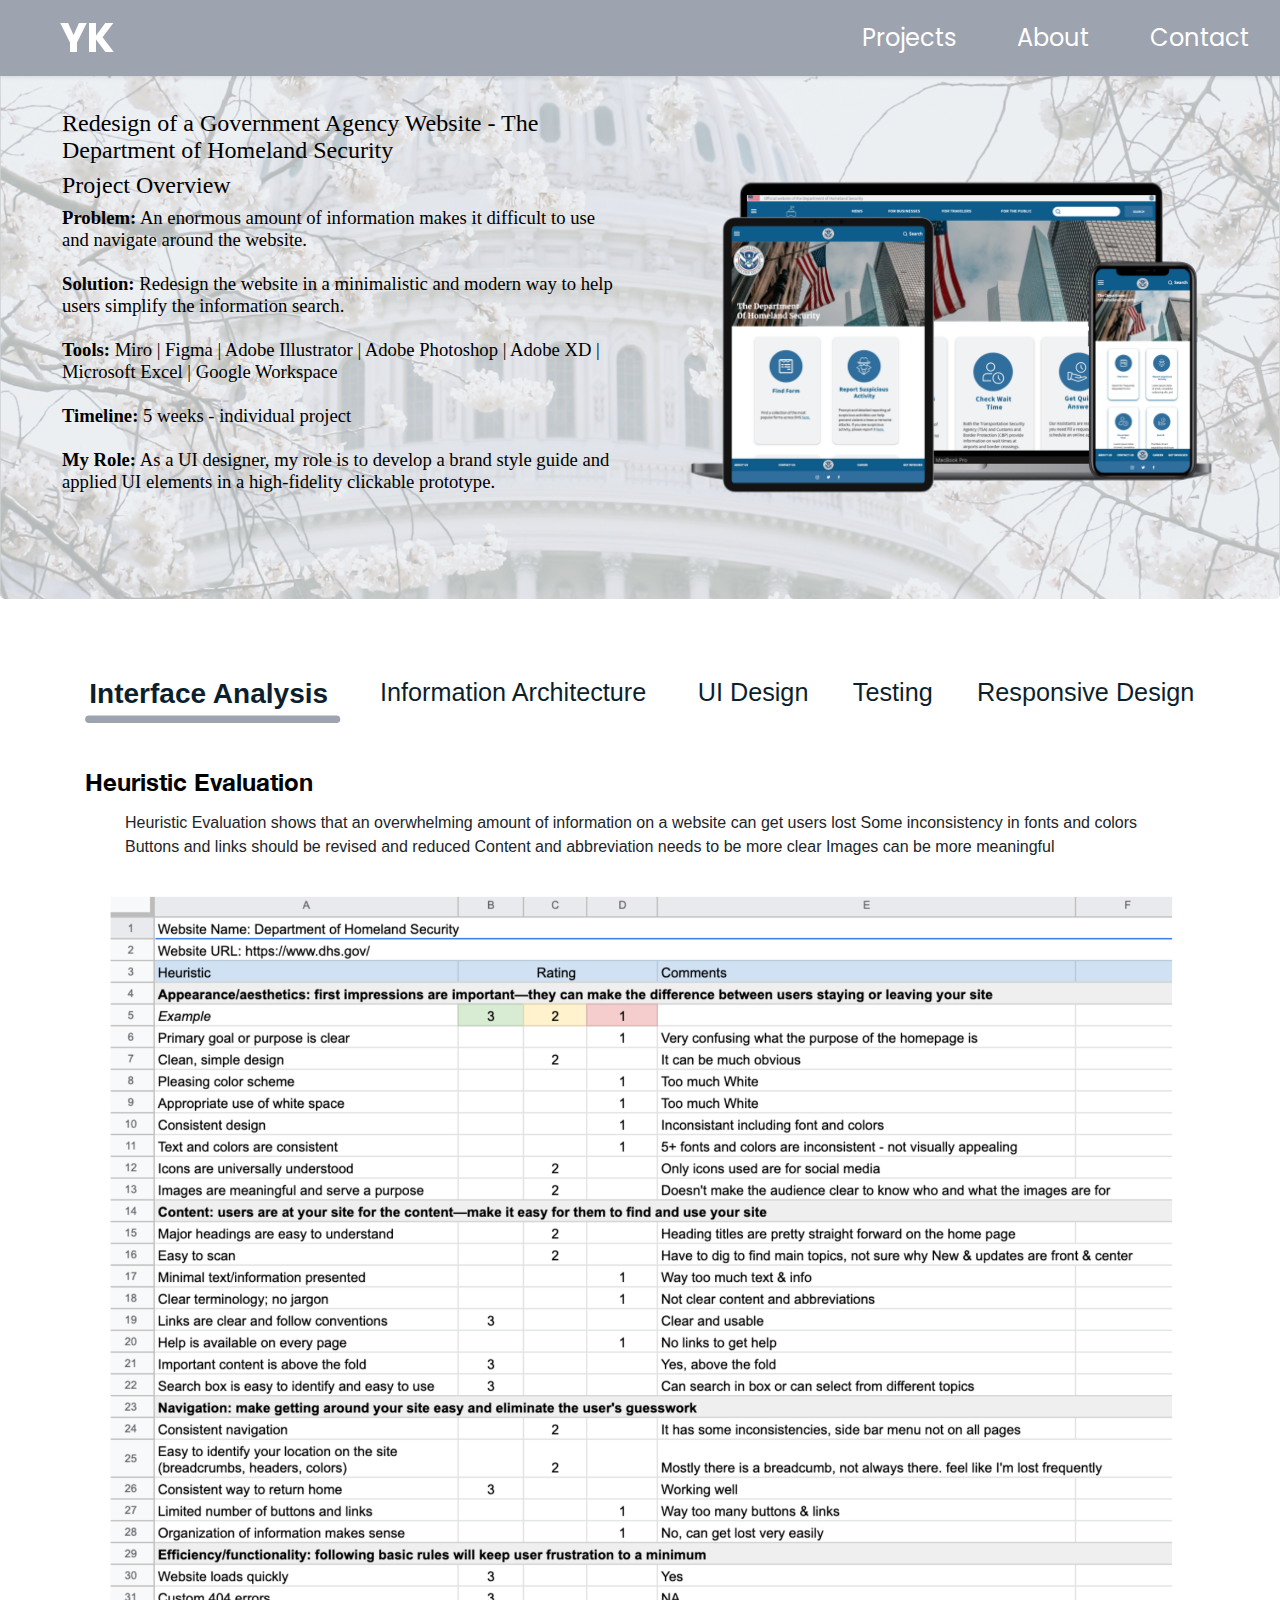
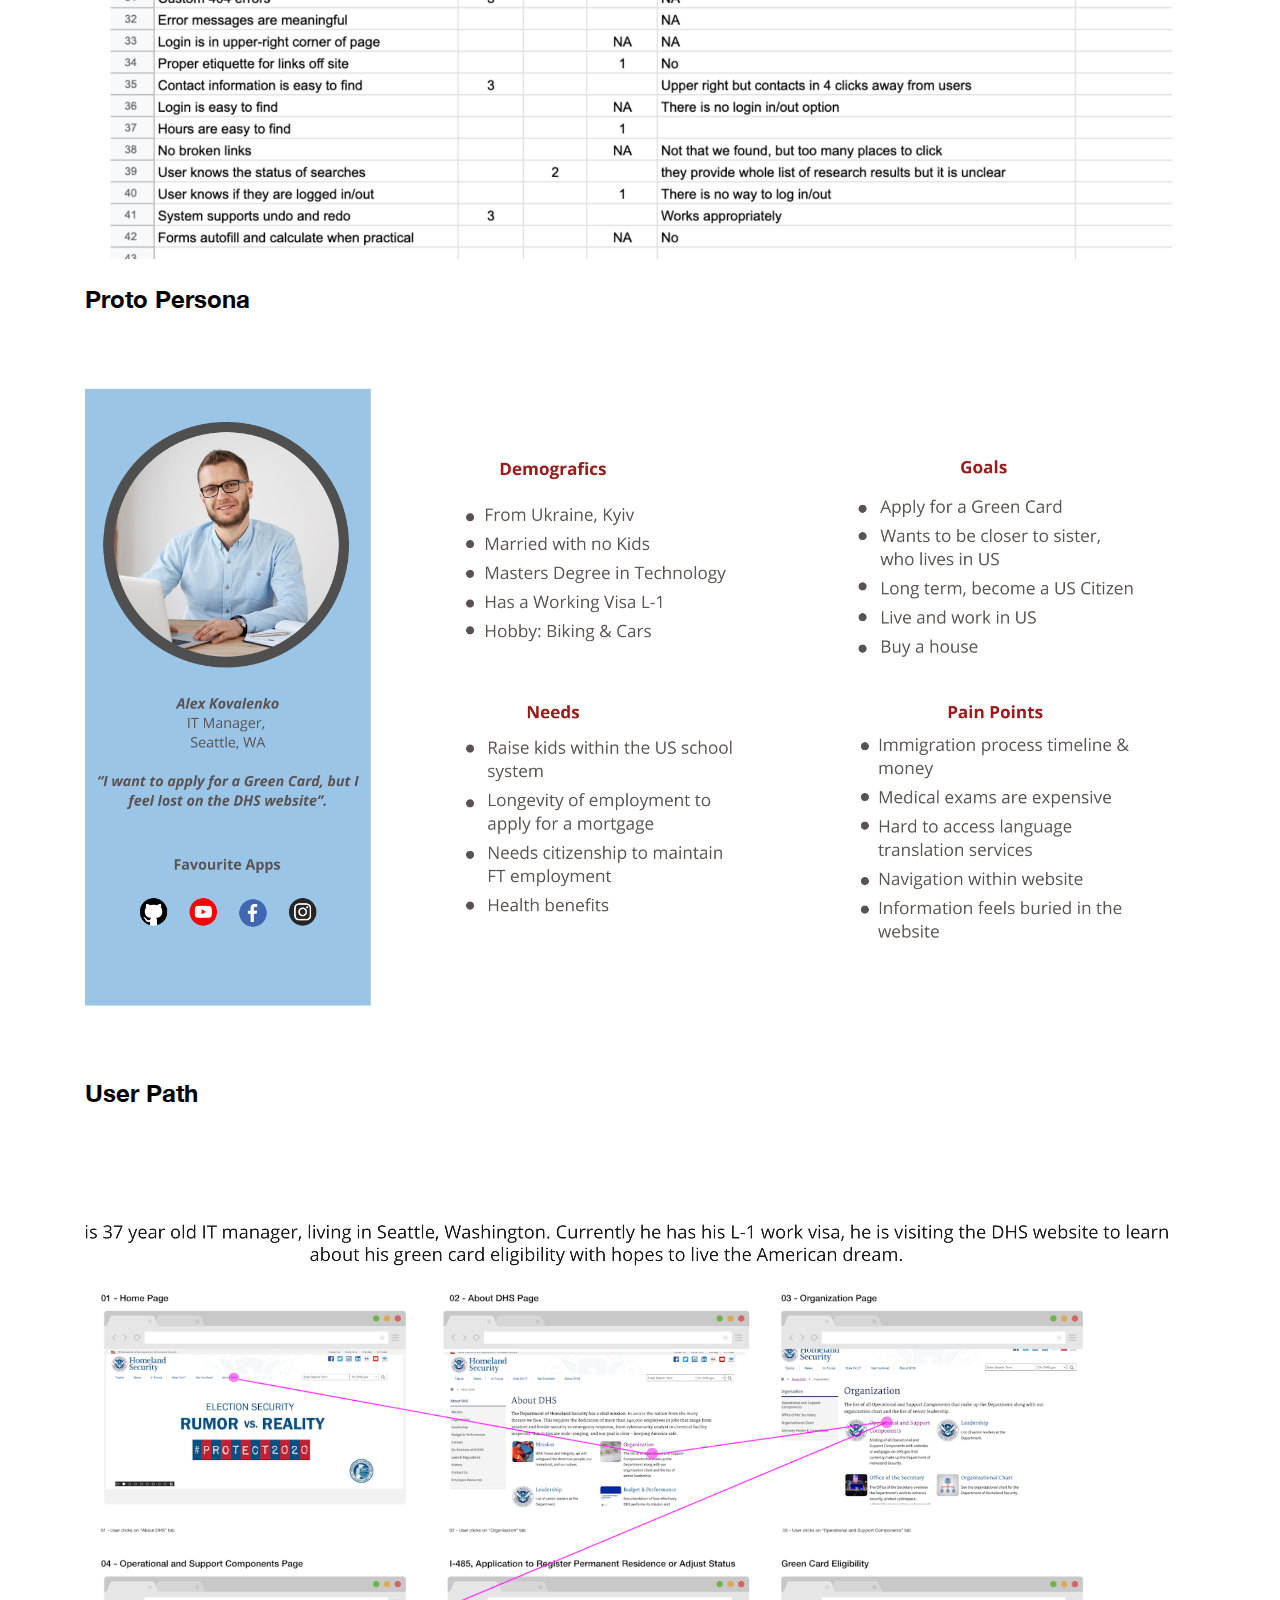
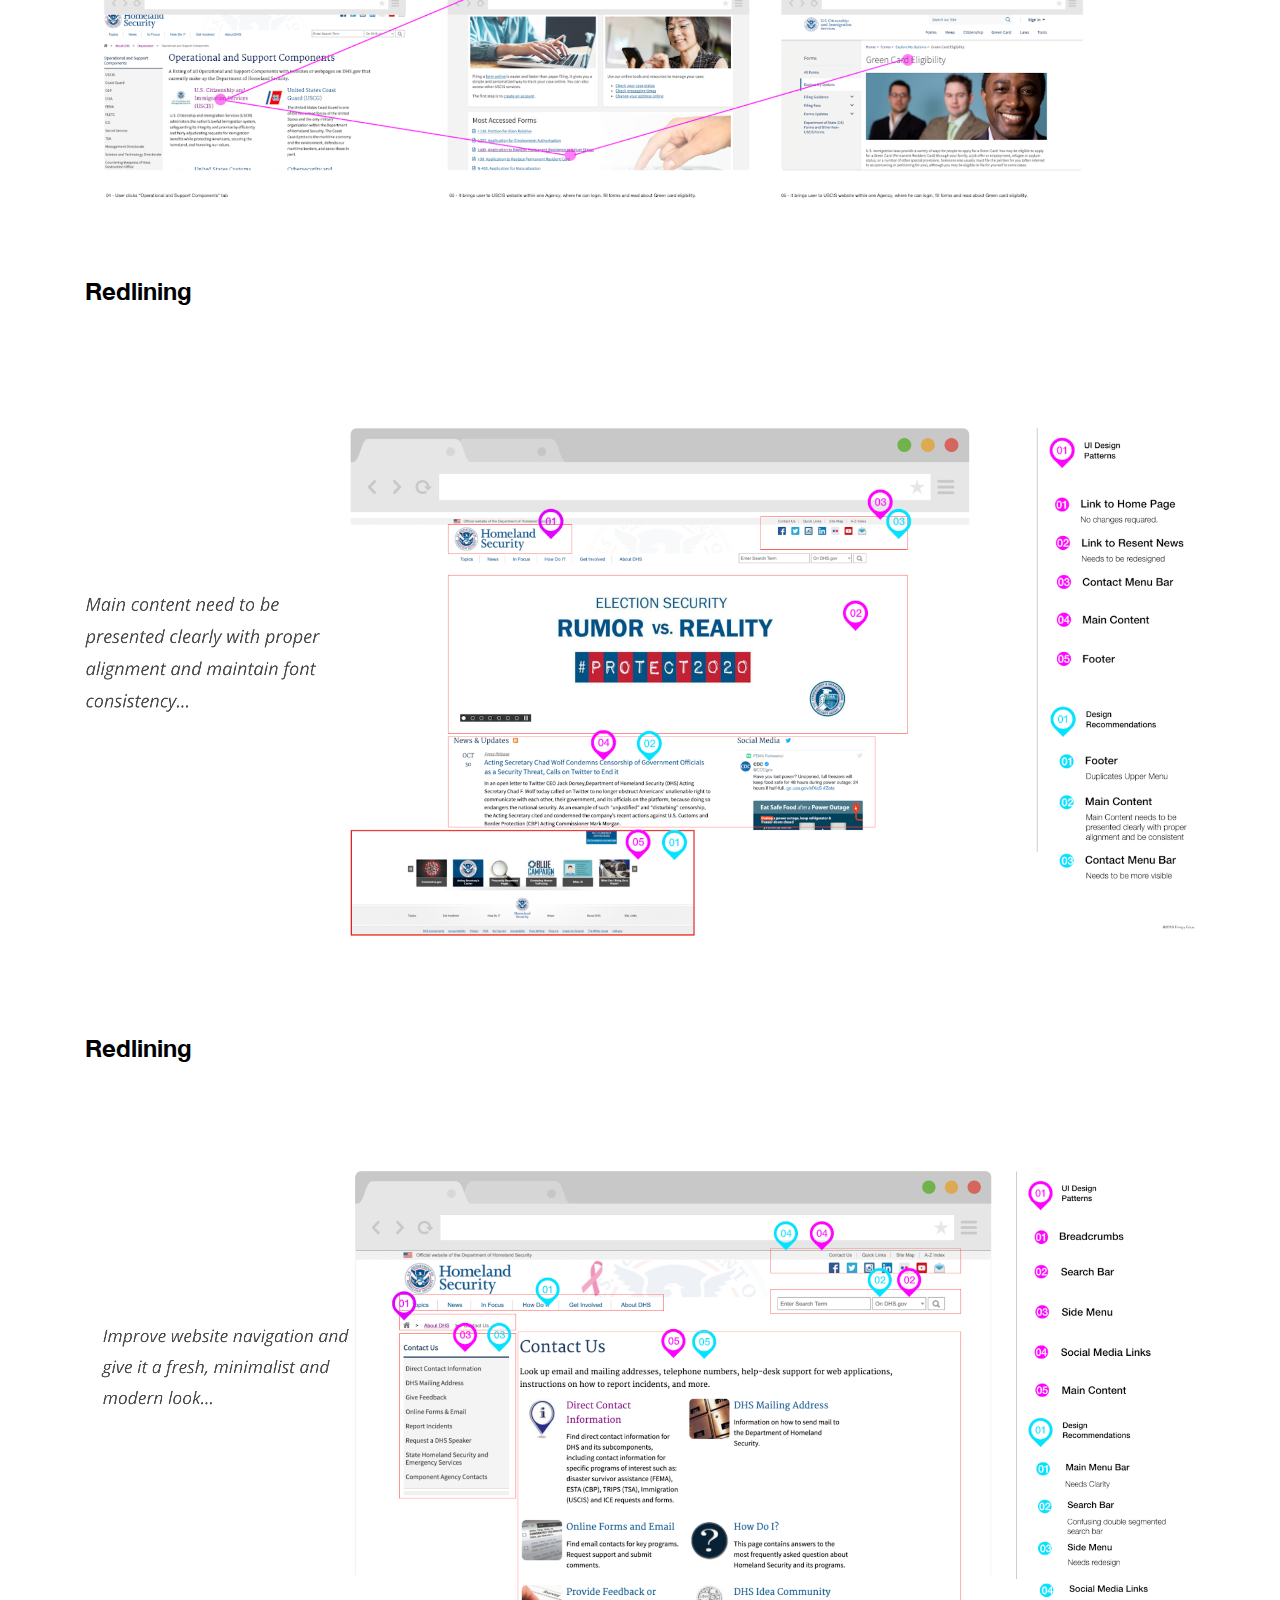
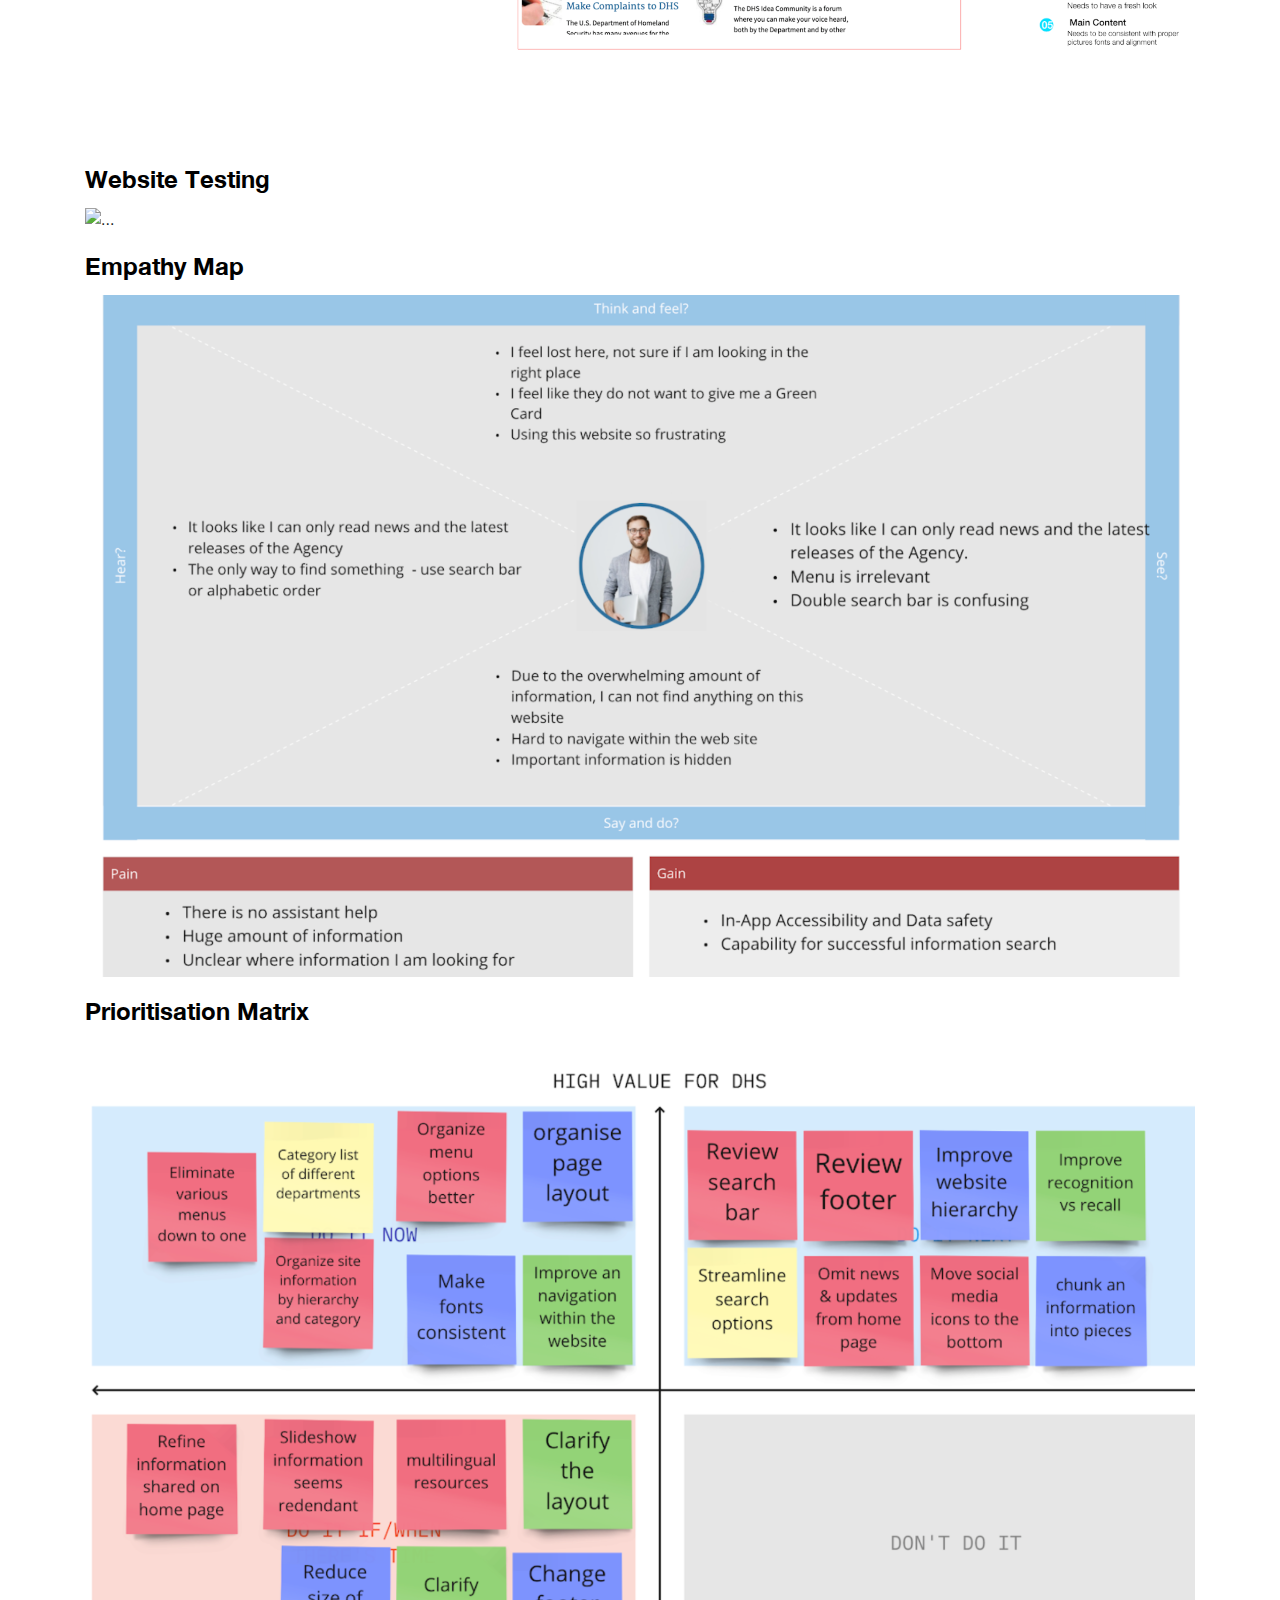
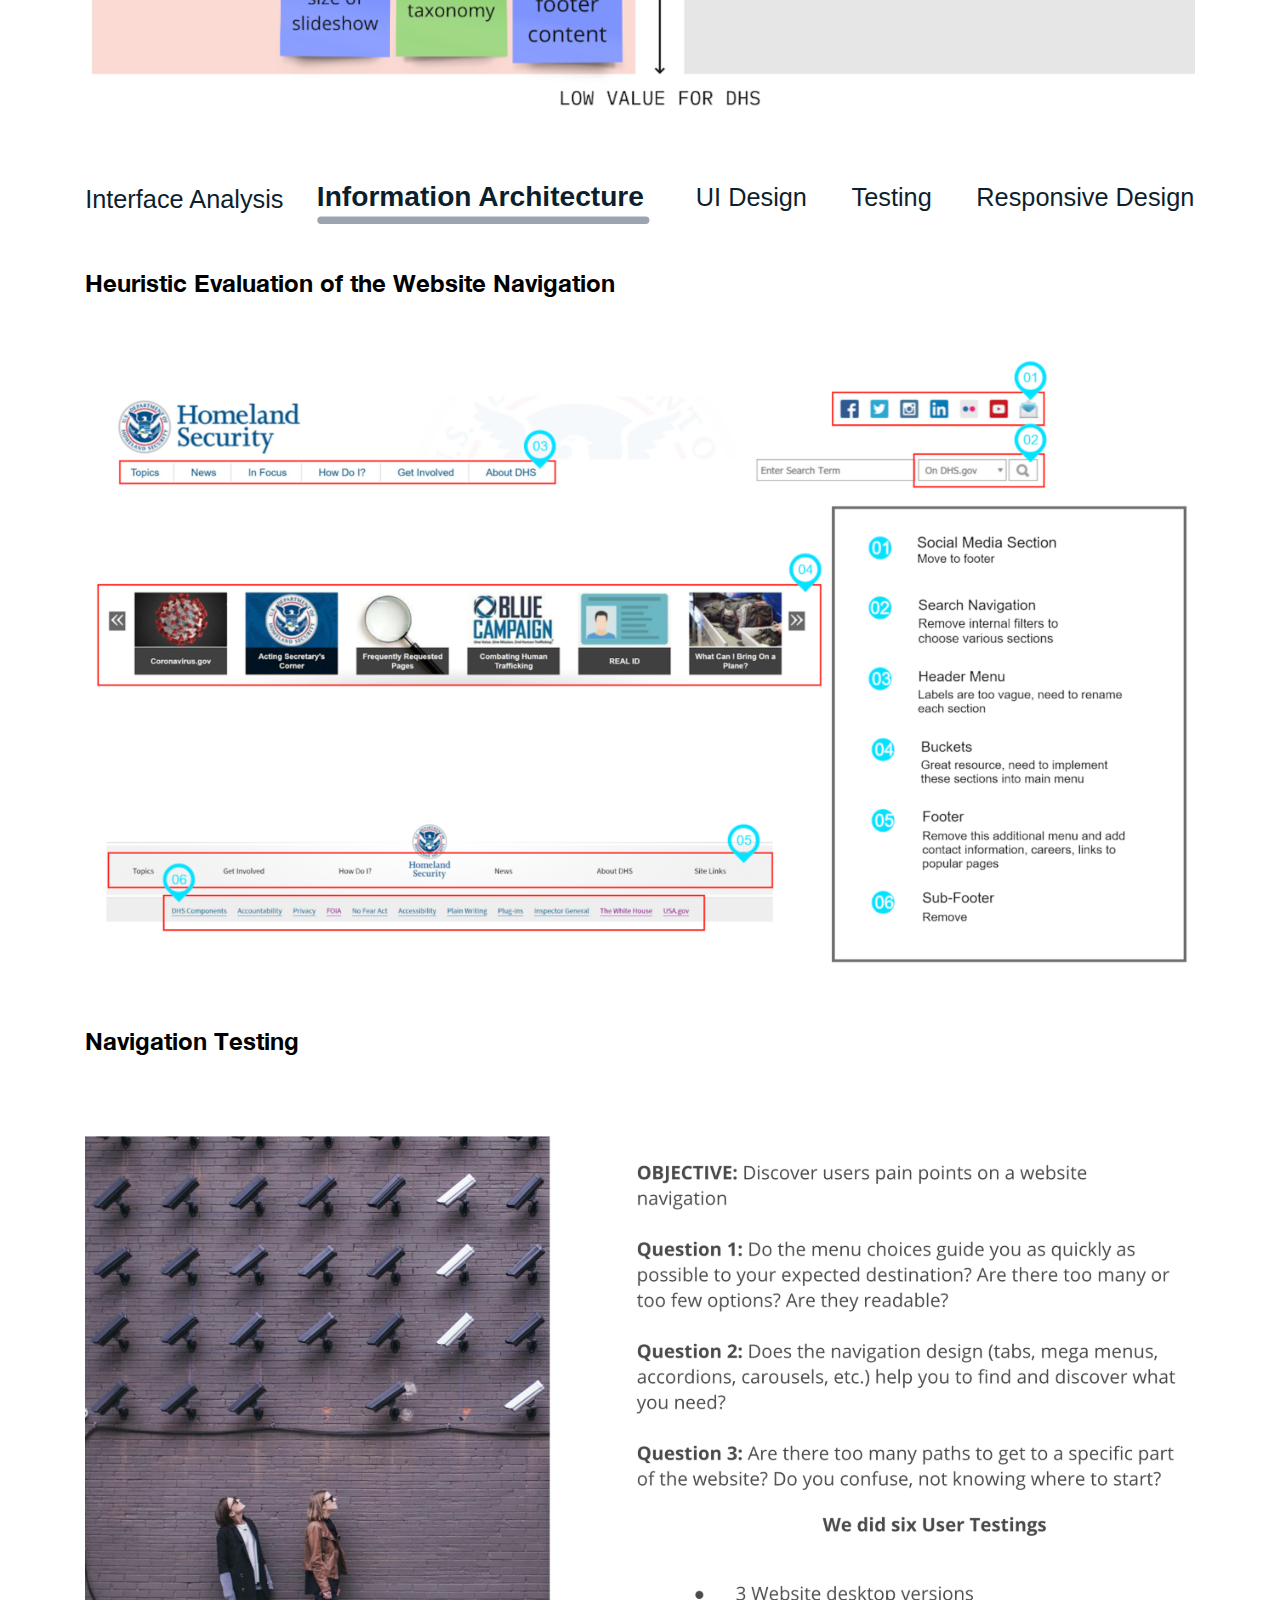
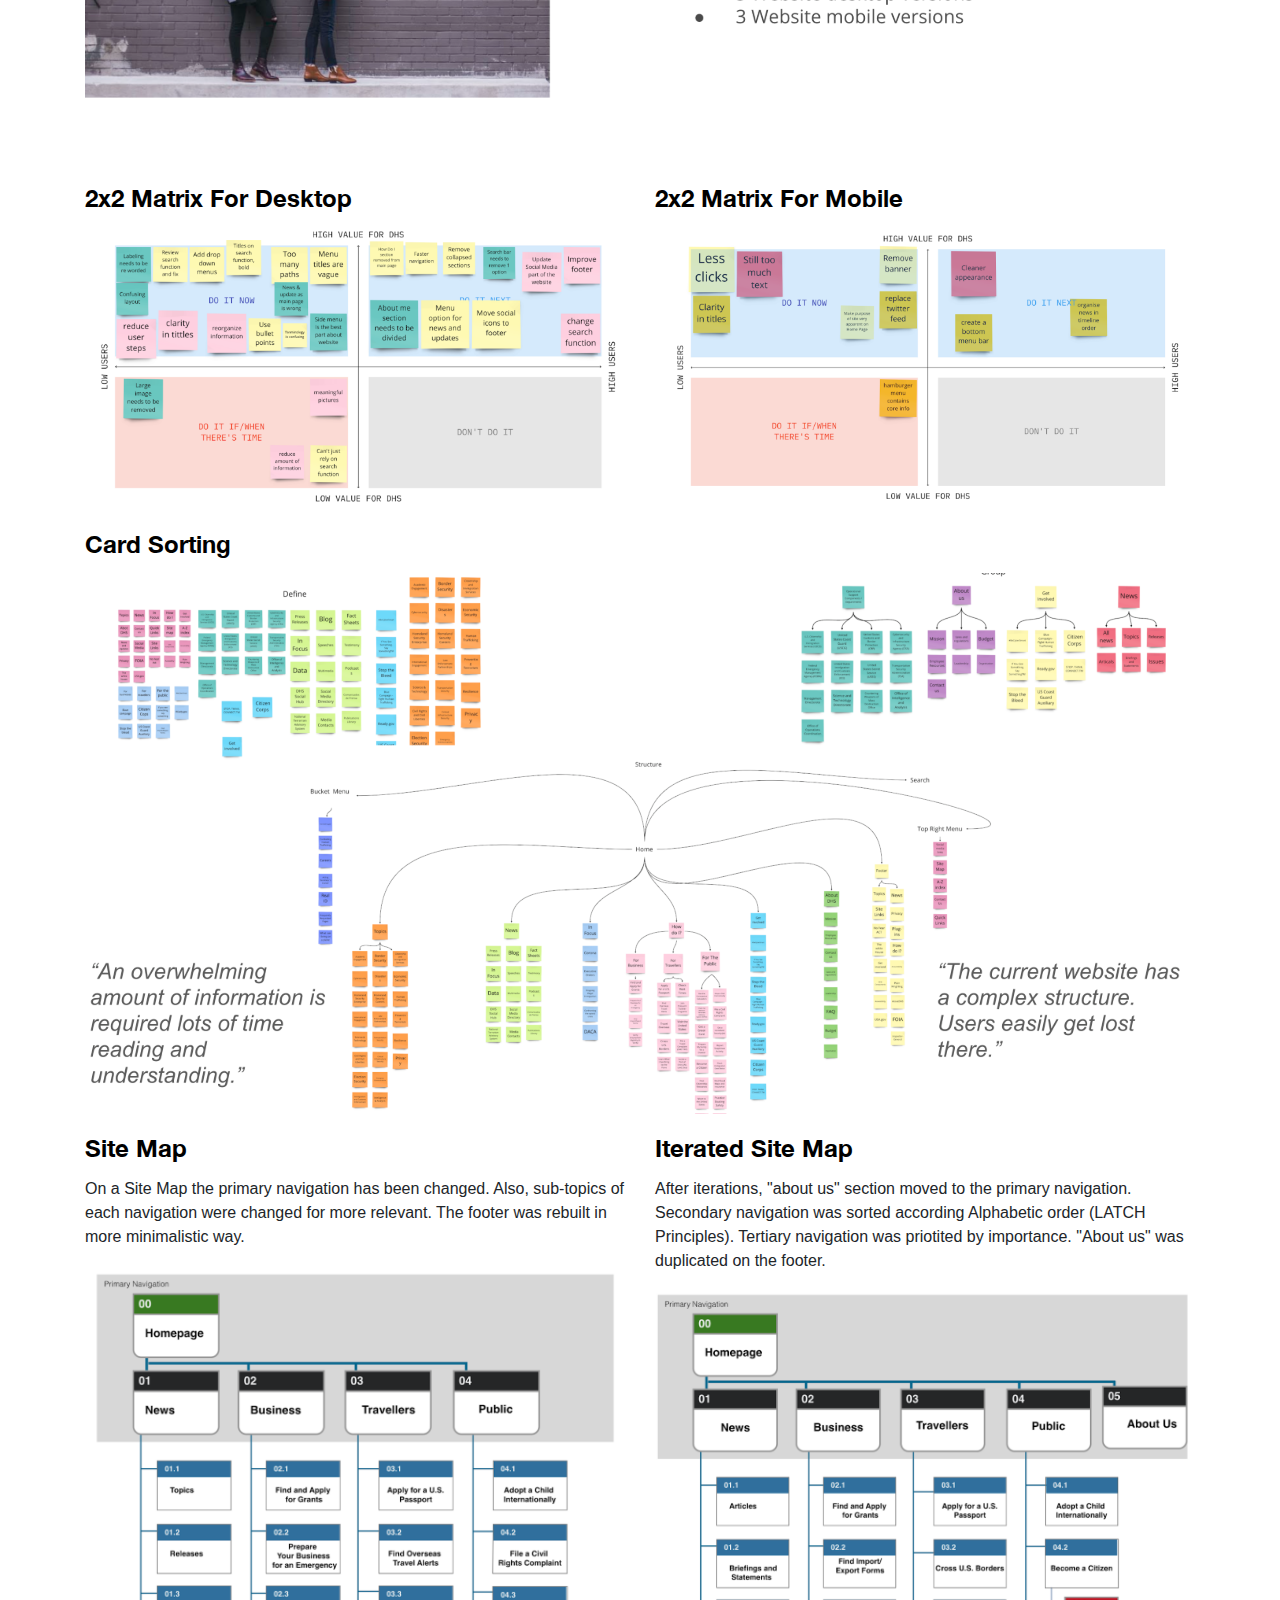
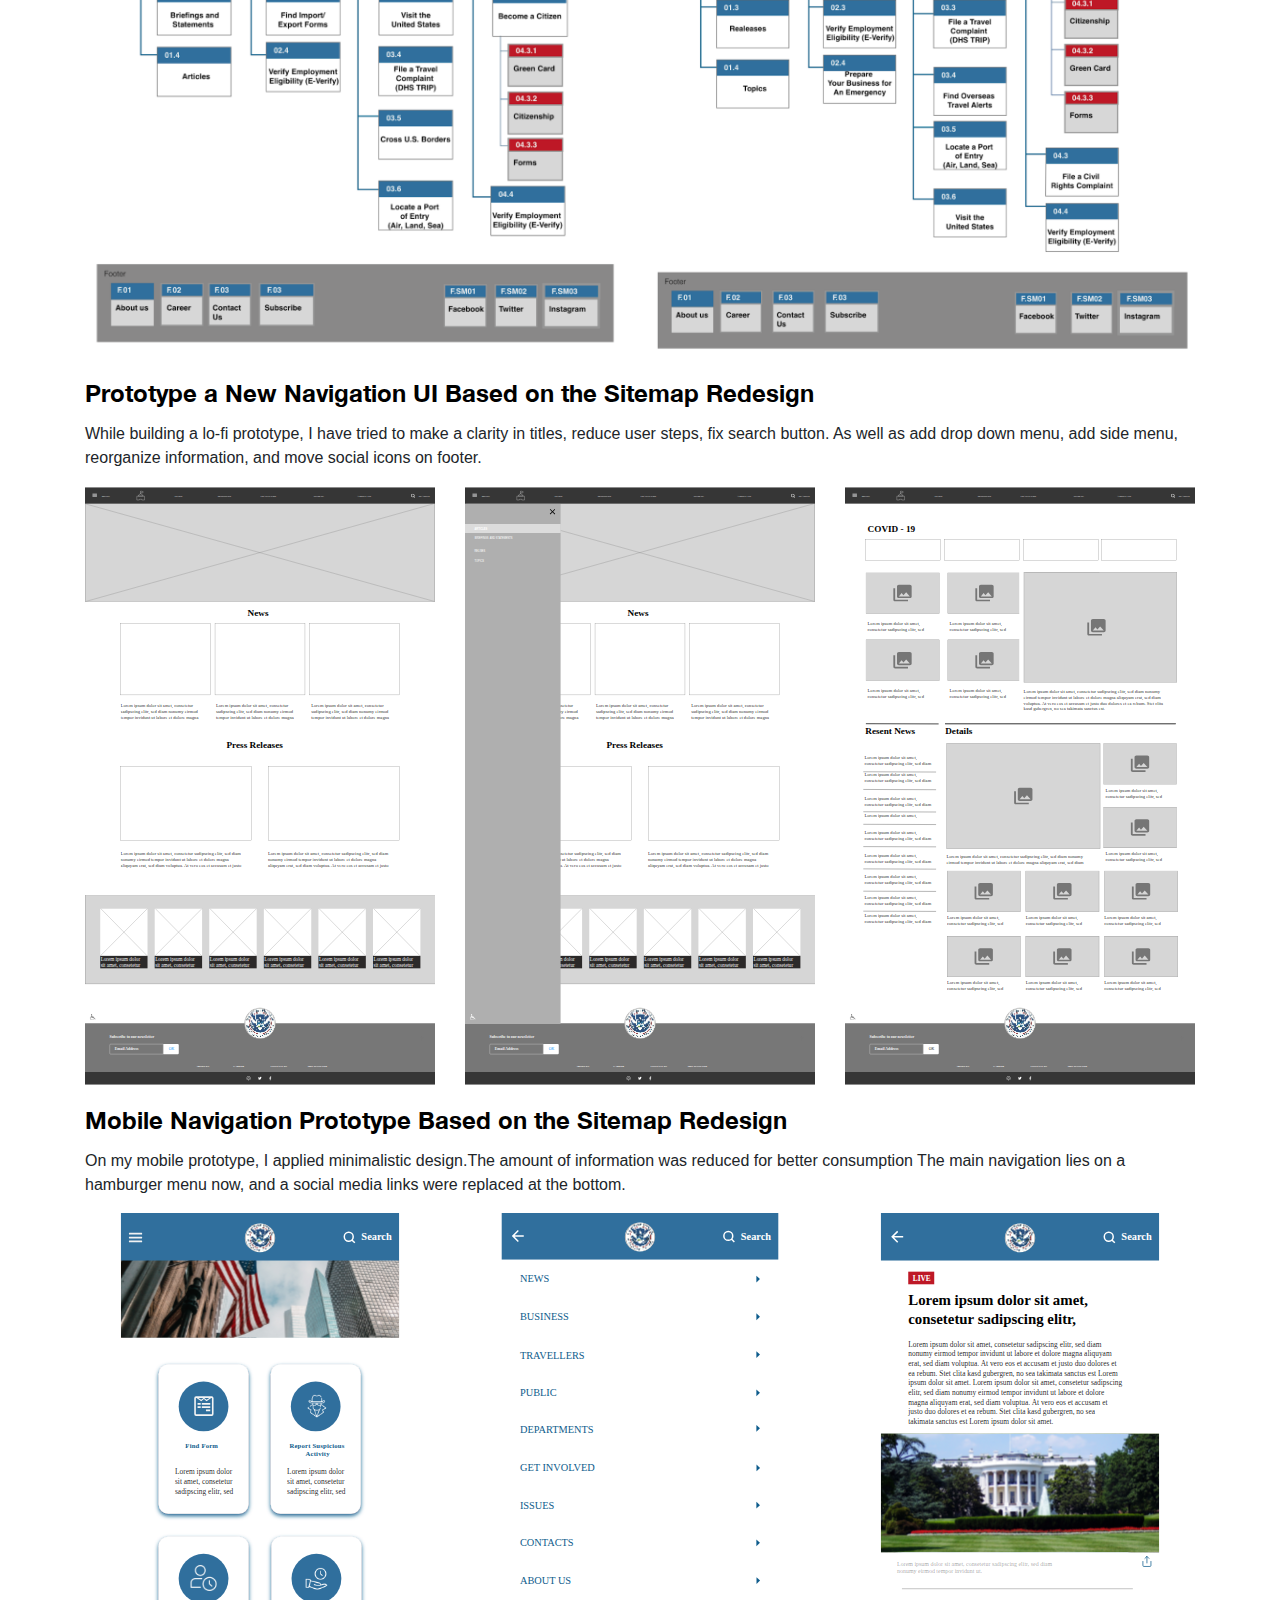
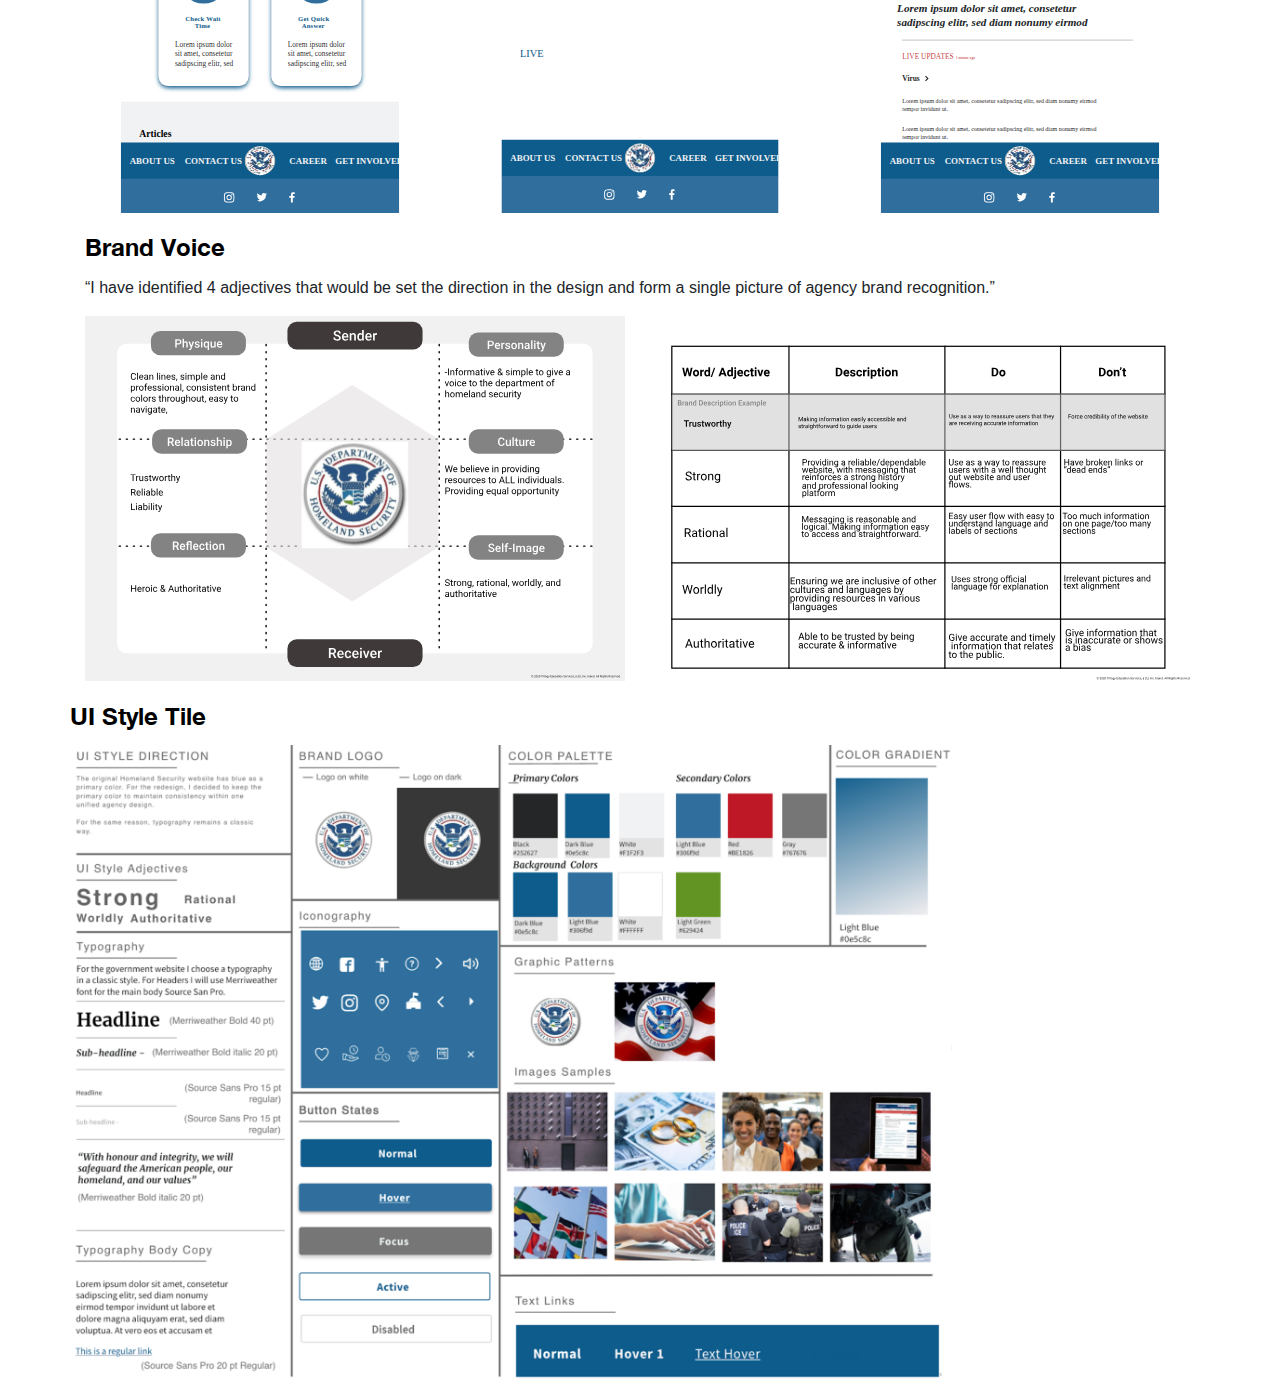
==== homeland-security.html @ 0faf70bd "case studies added and linked to the index.html" ====
<!DOCTYPE html>
<html lang="en">

<head>
    <meta charset="UTF-8">
    <meta name="viewport" content="width=device-width, initial-scale=1.0">
    <title>Homeland Security</title>
    <link href="css/case-study.css" rel="stylesheet" type="text/css">
    <link href="css/homeland-security.css" rel="stylesheet" type="text/css">
    <link href="css/nav.css" rel="stylesheet" type="text/css">
    <!-- Bootstrap CSS -->
    <link rel="stylesheet" href="https://stackpath.bootstrapcdn.com/bootstrap/4.3.1/css/bootstrap.min.css"
        integrity="sha384-ggOyR0iXCbMQv3Xipma34MD+dH/1fQ784/j6cY/iJTQUOhcWr7x9JvoRxT2MZw1T" crossorigin="anonymous">
    <link href="https://fonts.googleapis.com/css2?family=Poppins:wght@700&display=swap" rel="stylesheet">
    <link rel="preconnect" href="https://fonts.gstatic.com">
    <link href="https://fonts.googleapis.com/css2?family=Poppins:ital,wght@0,400;0,700;1,500&display=swap"
        rel="stylesheet">

</head>

<body>

    <!-- Nav -->
    <!-- <nav class="navbar navbar-expand-lg navbar-light bg-light">
    <a class="navbar-brand" href="#">YK</a>
    <button class="navbar-toggler" type="button" data-toggle="collapse" data-target="#navbarSupportedContent"
      aria-controls="navbarSupportedContent" aria-expanded="false" aria-label="Toggle navigation">
      <span class="navbar-toggler-icon"></span>
    </button>

    <div class="collapse navbar-collapse" id="navbarSupportedContent">
      <ul class="navbar-nav mr-auto">
        <li class="nav-item active">
          <a class="nav-link" href="#">Projects <span class="sr-only">(current)</span></a>
        </li>
        <li class="nav-item">
          <a class="nav-link" href="#">About</a>
        </li>
        <li class="nav-item">
          <a class="nav-link disabled" href="#" tabindex="-1">Contact</a>
        </li>
      </ul>
    </div>
  </nav> -->
    <header class="header">
        <a href="#" class="logo">YK</a>
        <input class="menu-btn" type="checkbox" id="menu-btn" />
        <label class="menu-icon" for="menu-btn"><span class="navicon"></span></label>
        <ul class="menu">
            <li><a href="index.html#projects">Projects</a></li>
            <li><a href="index.html#about">About</a></li>
            <li><a href="index.html#contact">Contact</a></li>
        </ul>
    </header>

    <!-- Nav End -->


    <!-- Jumbotron -->
    <div class="jumbotron container-fluid content homeland-security">
        <div class="row">

            <div class="col-lg-6">
                <h4>Redesign of a Government Agency Website -
                    The Department of Homeland Security</h4>
                <h4>Project Overview</h4>
                <p class="header-text"><b>Problem:</b> An enormous amount of information makes it difficult to use and
                    navigate around the website. <br> <br>

                    <b>Solution:</b> Redesign the website in a minimalistic and modern way to help users
                    simplify the information search.<br><br>


                    <b>Tools:</b> Miro | Figma | Adobe Illustrator | Adobe Photoshop | Adobe XD | Microsoft
                    Excel | Google Workspace <br><br>

                    <b>Timeline:</b> 5 weeks - individual project <br><br>


                    <b>My Role:</b> As a UI designer, my role is to develop a brand style guide and applied UI elements
                    in a high-fidelity clickable prototype. <br><br>



                </p>
            </div>

            <div class="col-lg-6 prototype text-center">
                <img src="images/homeland-security/image1 6.png">

            </div>

        </div>
    </div>

    <!-- Jumbotron End-->
    <div class="container">
        <div class="row">
            <div class="col-lg-12">
                <img src="images/homeland-security/analys-interface-nav.svg"
                    class="img-fluid mx-auto d-block status-bar" alt="...">
            </div>
        </div>

        <div class="row">
            <div class="col-lg-12">
                <h4 class="header4">Heuristic Evaluation</h4>
                <ul>Heuristic Evaluation shows that an overwhelming amount of information on a website can get users
                    lost
                    Some inconsistency in fonts and colors
                    Buttons and links should be revised and reduced
                    Content and abbreviation needs to be more clear
                    Images can be more meaningful
                </ul>
                <img src="images/homeland-security/he.png" class="img-fluid mx-auto d-block img-f" alt="...">
            </div>
        </div>
        <div class="row">
            <div class="col-lg-12">
                <h4 class="header4">Proto Persona</h4>
                <img src="images/homeland-security/pp.svg" class="img-fluid mx-auto d-block img-f" alt="...">
            </div>
        </div>


        <div class="row">
            <div class="col-lg-12">
                <h4 class="header4">User Path</h4>
                <img src="images/homeland-security/up.svg" class="img-fluid mx-auto d-block img-f" alt="...">
            </div>
        </div>

        <div class="row">
            <div class="col-lg-12">
                <h4 class="header4">Redlining </h4>
                <img src="images/homeland-security/redline.svg" class="img-fluid mx-auto d-block" alt="...">
            </div>
        </div>

        <div class="row">
            <div class="col-lg-12">
                <h4 class="header4">Redlining </h4>
                <img src="images/homeland-security/redline2.svg" class="img-fluid mx-auto d-block img-f" alt="...">
            </div>
        </div>

        <div class="row">
            <div class="col-lg-12">
                <h4 class="header4">Website Testing</h4>
                <img src="images/homeland-security/wt.svg" class="img-fluid mx-auto d-block img-f" alt="...">
            </div>
        </div>

        <div class="row">
            <div class="col-lg-12">
                <h4 class="header4">Empathy Map</h4>
                <img src="images/homeland-security/em.svg" class="img-fluid mx-auto d-block img-f" alt="...">
            </div>
        </div>


        <div class="row">
            <div class="col-lg-12">
                <h4 class="header4">Prioritisation Matrix</h4>
                <img src="images/homeland-security/pm.svg" class="img-fluid mx-auto d-block img-f" alt="...">
            </div>
        </div>

        <div class="row">
            <div class="col-lg-12">
                <img src="images/homeland-security/info-arch-nav.svg" class="img-fluid mx-auto d-block img-f status-bar"
                    alt="...">
            </div>
        </div>

        <div class="row">
            <div class="col-lg-12">
                <h4 class="header4">Heuristic Evaluation of the Website Navigation</h4>
                <img src="images/homeland-security/hev-nav.svg" class="img-fluid mx-auto d-block img-f" alt="...">
            </div>
        </div>

        <div class="row">
            <div class="col-lg-12">
                <h4 class="header4">Navigation Testing</h4>
                <img src="images/homeland-security/nav-testing.svg" class="img-fluid mx-auto d-block img-f" alt="...">
            </div>
        </div>

        <div class="row">
            <div class="col-lg-6">
                <h4 class="header4">2x2 Matrix For Desktop</h4>
                <img src="images/homeland-security/2x2-desktop.png" class="img-fluid mx-auto d-block img-f" alt="...">
            </div>

            <div class="col-lg-6">
                <h4 class="header4">2x2 Matrix For Mobile</h4>
                <img src="images/homeland-security/2x2-mob.png" class="img-fluid mx-auto d-block img-f" alt="...">
            </div>
        </div>

        <div class="row">
            <div class="col-lg-12">
                <h4 class="header4">Card Sorting</h4>
                <img src="images/homeland-security/card-sort.svg" class="img-fluid mx-auto d-block img-f" alt="...">
            </div>
        </div>

        <div class="row">
            <div class="col-lg-6">
                <h4 class="header4">Site Map</h4>
                <p>On a Site Map the primary navigation has been changed. Also,
                    sub-topics of each navigation were changed for more relevant. The footer was
                    rebuilt in more minimalistic way.
                </p>
                <img src="images/homeland-security/site-map1.png" class="img-fluid mx-auto d-block img-f" alt="...">
            </div>

            <div class="col-lg-6">
                <h4 class="header4">Iterated Site Map</h4>
                <p>After iterations, "about us" section moved to the primary navigation.
                    Secondary navigation was sorted according Alphabetic order (LATCH Principles).
                    Tertiary navigation was priotited by importance.
                    "About us" was duplicated on the footer.
                </p>
                <img src="images/homeland-security/Site-map2.png" class="img-fluid mx-auto d-block img-f" alt="...">
            </div>
        </div>


        <h4 class="header4">Prototype a New Navigation UI Based on the Sitemap Redesign</h4>
        <p>While building a lo-fi prototype, I have tried to make a clarity in titles, reduce user steps, fix search
            button. As well as
            add drop down menu, add side menu, reorganize information, and move social icons on footer.
        </p>

        <div class="row mobile">

            <div class="col-lg-4">
                <img src="images/homeland-security/1.svg" class="img-fluid mx-auto d-block img-f" alt="...">
            </div>
            <div class="col-lg-4">
                <img src="images/homeland-security/2.svg" class="img-fluid mx-auto d-block img-f" alt="...">
            </div>

            <div class="col-lg-4">
                <img src="images/homeland-security/4.svg" class="img-fluid mx-auto d-block img-f" alt="...">
            </div>
        </div>

        <h4 class="header4">Mobile Navigation Prototype Based on the Sitemap Redesign</h4>
        <p>On my mobile prototype, I applied minimalistic design.The amount of information was reduced for better
            consumption
            The main navigation lies on a hamburger menu now, and a
            social media links were replaced at the bottom.</p>

        <div class="row mobile">

            <div class="col-lg-4">
                <img src="images/homeland-security/Mob-1.svg" class="img-fluid mx-auto d-block img-f" alt="...">
            </div>
            <div class="col-lg-4">
                <img src="images/homeland-security/Mob-2.svg" class="img-fluid mx-auto d-block img-f" alt="...">
            </div>

            <div class="col-lg-4">
                <img src="images/homeland-security/Mob-3.svg" class="img-fluid mx-auto d-block img-f" alt="...">
            </div>
        </div>


        <h4 class="header4">Brand Voice</h4>
        <p>“I have identified 4 adjectives that would be set the direction in the design and form a single picture of
            agency brand recognition.”</p>

        <div class="row">

            <div class="col-lg-6">
                <img src="images/homeland-security/brand prism.svg" class="img-fluid mx-auto d-block img-f" alt="...">
            </div>
            <div class="col-lg-6">
                <img src="images/homeland-security/brand voice.svg" class="img-fluid mx-auto d-block img-f" alt="...">
            </div>

            <div class="row uisg">
                <div class="col-lg-12">
                    <h4 class="header4">UI Style Tile</h4>
                    <img src="images/homeland-security/ui-style-g.png" class="img-fluid mx-auto d-block img-f"
                        alt="...">
                </div>
            </div>

        </div>






        <!-- <div class="row">
        <div class="col-lg-12">
            <h4 class="header4">Site Map After Feedback</h4>
            <img src="images/homeland-security/site-map2.svg" class="img-fluid mx-auto d-block img-f" alt="...">
        </div>
    </div>
    </div>

    <div class="row">
        <div class="col-lg-12">
            <h4 class="header4">Prototype a New Navigation UI Based on the Sitemap Redesign</h4>
            <img src="images/homeland-security/prot-new-nav.svg" class="img-fluid mx-auto d-block img-f" alt="...">
        </div>
    </div>
    </div> -->


        <script src="https://code.jquery.com/jquery-3.3.1.slim.min.js"
            integrity="sha384-q8i/X+965DzO0rT7abK41JStQIAqVgRVzpbzo5smXKp4YfRvH+8abtTE1Pi6jizo"
            crossorigin="anonymous"></script>
        <script src="https://cdnjs.cloudflare.com/ajax/libs/popper.js/1.14.7/umd/popper.min.js"
            integrity="sha384-UO2eT0CpHqdSJQ6hJty5KVphtPhzWj9WO1clHTMGa3JDZwrnQq4sF86dIHNDz0W1"
            crossorigin="anonymous"></script>
        <script src="https://stackpath.bootstrapcdn.com/bootstrap/4.3.1/js/bootstrap.min.js"
            integrity="sha384-JjSmVgyd0p3pXB1rRibZUAYoIIy6OrQ6VrjIEaFf/nJGzIxFDsf4x0xIM+B07jRM"
            crossorigin="anonymous"></script>
</body>

</html>
---- css/case-study.css ----
@font-face {
  font-family: "Optima";
  font-style: normal;
  font-weight: normal;
  src: local("Optima"), url("../fonts/OPTIMA.woff") format("woff");
}
@font-face {
  font-family: "Helvetica Neu Bold";
  font-weight: bold;
  src: local("Helvetica Neu Bold"),
    url("../fonts/Helvetica Neu Bold.ttf") format("truetype");
}
@font-face {
  font-family: "HelveticaNeue Light";
  font-weight: normal;
  src: local("HelveticaNeue Light"),
    url("../fonts/HelveticaNeue Light.ttf") format("truetype");
}
.navbar {
  background-color: #768760 !important;
  /* box-shadow: 1px 1px 4px 0 rgba(0, 0, 0, 0.1);
  position: fixed;
  align-items: flex-end !important;
  width: 100%;
  z-index: 40;
  */
}
.nav-link {
  color: white !important;
  font: 18pt "Poppins";
  margin-left: 40pt;
}

.navbar-nav {
  margin-left: auto;
  margin-right: 0 !important;
}

.logo {
  display: inline-block;
  font-size: 2em;
  text-decoration: none;
  color: white !important;
  font: 30pt "Poppins";
  font-weight: bold;
  margin: 0px 20px 0px 60px;
  transition: transform 0.2s;
}

.logo:hover {
  transform: scale(1.2);
  color: #fae1df !important;
}
.jumbotron {
  background-size: cover;
  background-repeat: no-repeat;
  /* height: calc(90vh - 25px); */
  padding-top: 110px !important;
  border-radius: none;
}
.status-bar {
  margin: 50px 40px 25px 40px;
}
.prototype {
  margin: auto;
  display: block;
}
.prototype img {
  width: 450px;
}

h4 {
  font: 18pt "Helvetica Neue" !important;
  font-weight: bold;
  margin-left: 30px;
}

.header-text {
  font: 14pt "Helvetica Neue" !important;
  line-height: 2em;
  margin: 0px 0px 20px 30px;
}

.header4 {
  font: 18pt "Helvetica Neu Bold" !important;
  color: black;
  font-weight: bold;
  margin: 20px 0 15px 0;
}

.img-fluid {
  width: 100%;
  max-width: 100%;
  height: auto;
}

footer {
  position: absolute;
  width: 100%;
  height: 60px;
  line-height: 60px;
  background-color: #f5f5f5;
  margin-top: 50px;
}
.cardContainer {
  margin-bottom: 15px;
}
.card {
  margin: 0 auto;
}
.signUp form {
  margin: 35px auto;
  background-color: #f2f2f2;
  padding: 25px;
  border-radius: 7px;
}

.sticky-header {
  position: sticky;
  z-index: 100;
  top: 76px;
  height: 76px;
  width: 100%;
  background-color: white;
  text-align: center;
}

.list-inline {
  vertical-align: middle;
  height: 76px;
  line-height: 76px;
}

.list-inline-item a {
  text-decoration: none;
  color: black;
  font: 18pt 'Poppins';
  margin: 0 15px 0 15px;
}

.list-inline-item a:hover {
  text-decoration: none;
  color: gray;
}

.selected {
  text-decoration: underline;
  font-family: 'Poppins';
  font-style: normal;
  font-weight: 600;
}
---- css/homeland-security.css ----
.homeland-security{
    background-image: url(../images/homeland-security/capitol.png);
    color: black;
    background-position: center;
    
  }

  .homeland-security img{
    width: 100%;
    margin: auto;
    
  }

  .mobile img{
    height: 600px;
  }

  .uisg {
    width: 80%;
    
  }
---- css/nav.css ----
@font-face {
  font-family: "Pumpkin Story";
  src: /*url('myfont.woff2') format('woff2'),
         url('myfont.woff') format('woff'),*/ url("../fonts/Pumpkin Story.ttf")
    format("truetype");
}

@font-face {
  font-family: "Optima";
  font-style: normal;
  font-weight: normal;
  src: local("Optima"), url("../fonts/OPTIMA.woff") format("woff");
}

body {
  margin: 0;
  font-family: Helvetica, sans-serif;
}

a {
  color: #000;
}

/* header */

.header {
  background-color: #9ea3b0;
  box-shadow: 1px 1px 4px 0 rgba(0, 0, 0, 0.1);
  position: fixed;
  width: 100%;
  z-index: 40;
}

.header ul {
  margin: 0;
  padding: 0;
  list-style: none;
  overflow: hidden;
  background-color: #9ea3b0;
}

.header li a {
  display: block;
  padding: 20px 20px;
  border-right: 1px solid #9ea3b0;
  text-decoration: none;
  color: white;
  font: 18pt 'Poppins';
}

.header li a:hover,
.header .menu-btn:hover {
  background-color: #9ea3b0;
}

.header .logo {
  display: inline-block;
  font-size: 2em;
  text-decoration: none;
  color: white;
  font: 30pt 'Poppins';
  font-weight: bold;
  margin: 8px 20px 8px 60px;
  transition: transform .2s;
}

.logo:hover {
  transform: scale(1.2);
}

.header a:hover {
    color: #FAE1DF;
    cursor: pointer;
}

/* menu */

.header .menu {
  clear: both;
  max-height: 0;
  transition: max-height 0.2s ease-out;
}

/* menu icon */

.header .menu-icon {
  cursor: pointer;
  display: inline-block;
  float: right;
  padding: 34px 30px;
  position: relative;
  user-select: none;
}

.header .menu-icon .navicon {
  background: white;
  display: block;
  height: 2px;
  position: relative;
  transition: background 0.2s ease-out;
  width: 24px;
}

.header .menu-icon .navicon:before,
.header .menu-icon .navicon:after {
  background: white;
  content: "";
  display: block;
  height: 100%;
  position: absolute;
  transition: all 0.2s ease-out;
  width: 100%;
}

.header .menu-icon .navicon:before {
  top: 7px;
}

.header .menu-icon .navicon:after {
  top: -7px;
}

/* menu btn */

.header .menu-btn {
  display: none;
}

.header .menu-btn:checked ~ .menu {
  max-height: 240px;
}

.header .menu-btn:checked ~ .menu-icon .navicon {
  background: transparent;
}

.header .menu-btn:checked ~ .menu-icon .navicon:before {
  transform: rotate(-45deg);
}

.header .menu-btn:checked ~ .menu-icon .navicon:after {
  transform: rotate(45deg);
}

.header .menu-btn:checked ~ .menu-icon:not(.steps) .navicon:before,
.header .menu-btn:checked ~ .menu-icon:not(.steps) .navicon:after {
  top: 0;
}

/* 48em = 768px */

@media (min-width: 600px) {
  .header li {
    float: left;
  }
  .header li a {
    padding: 20px 30px;
  }
  .header .menu {
    clear: none;
    float: right;
    max-height: none;
  }
  .header .menu-icon {
    display: none;
  }
}
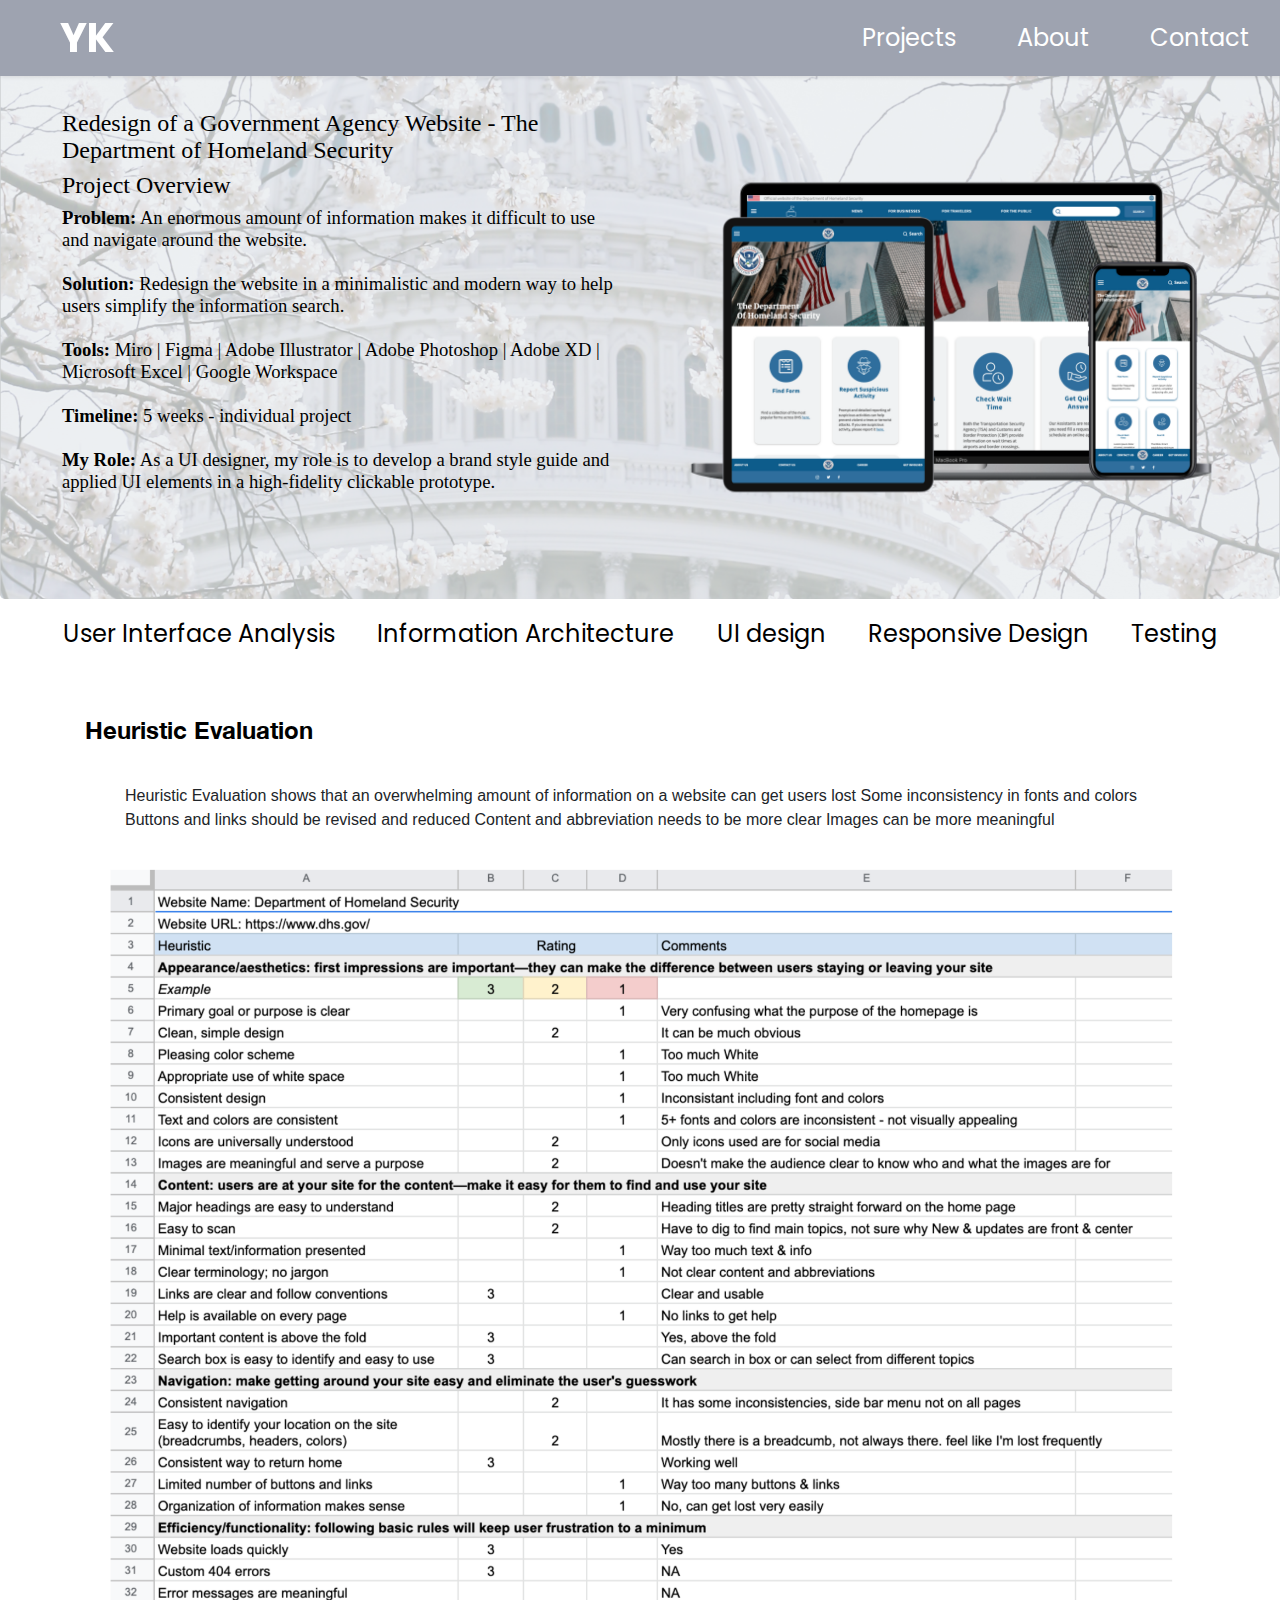
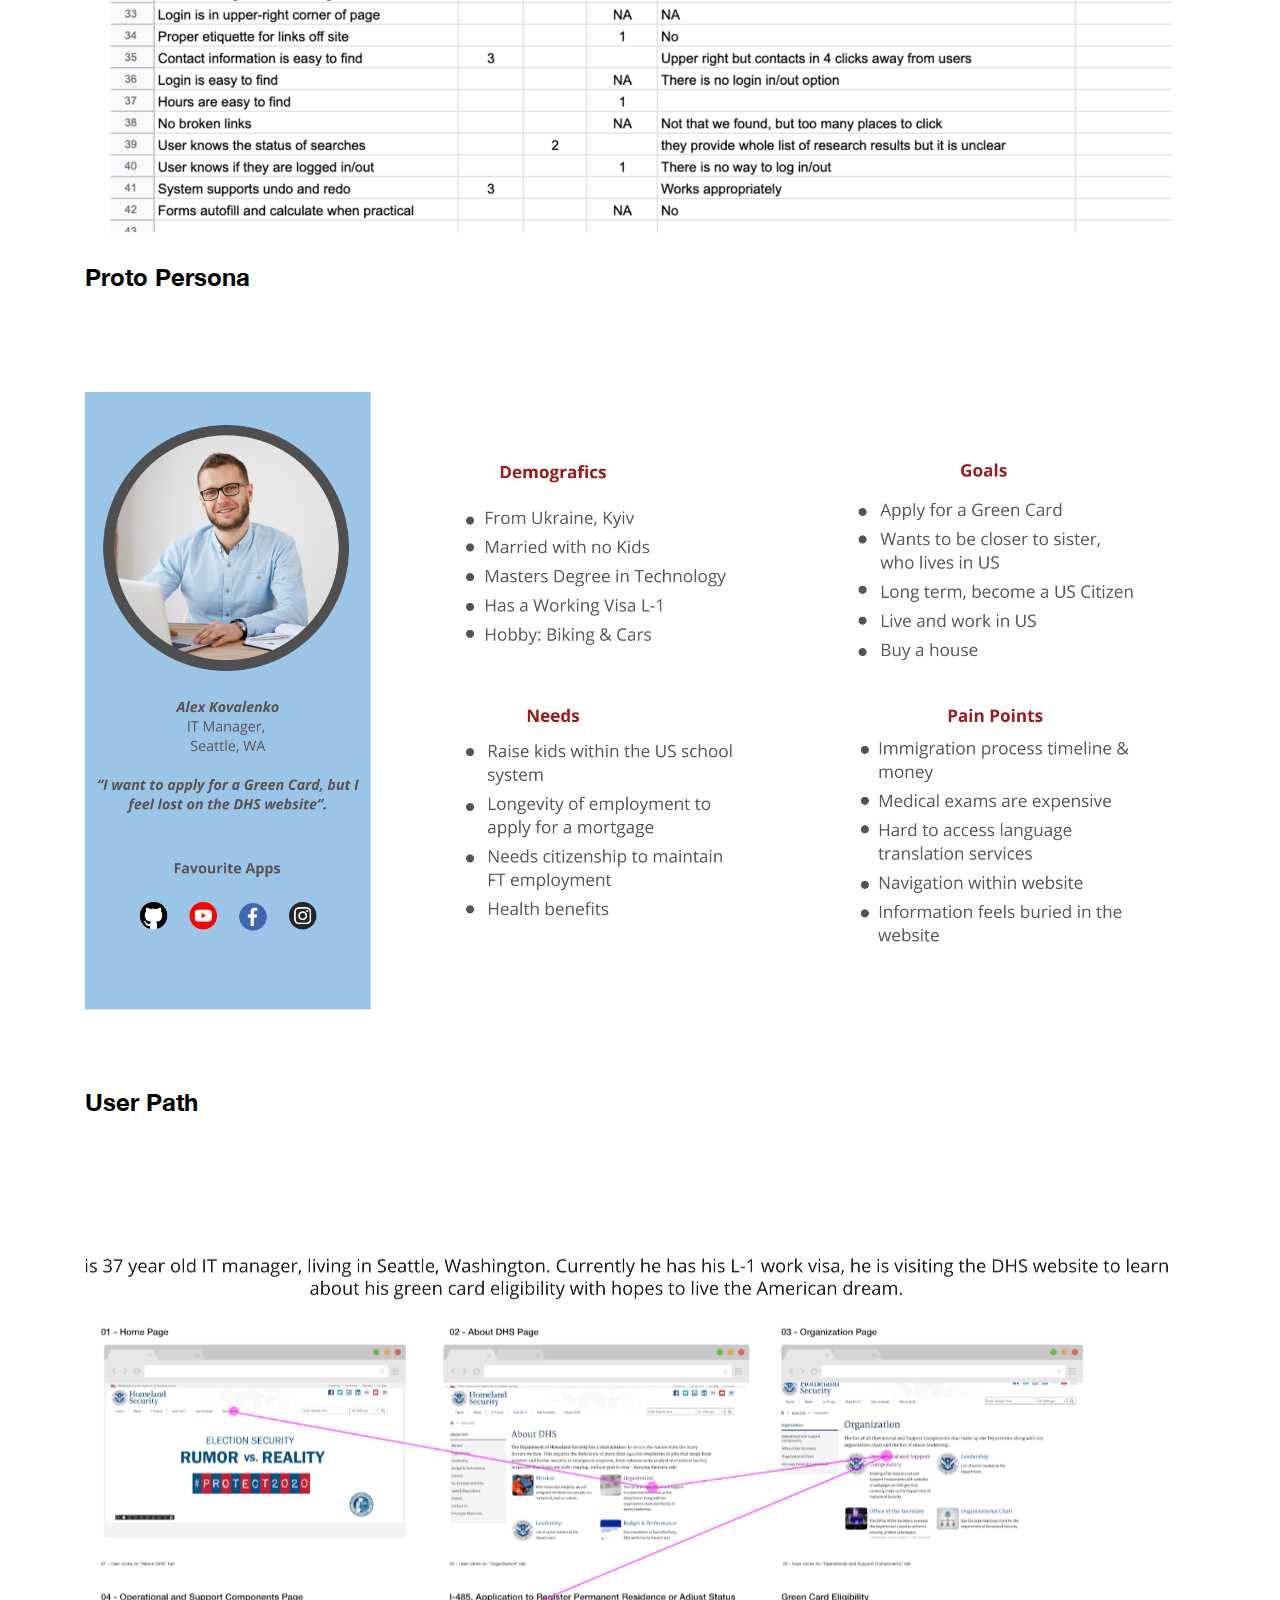
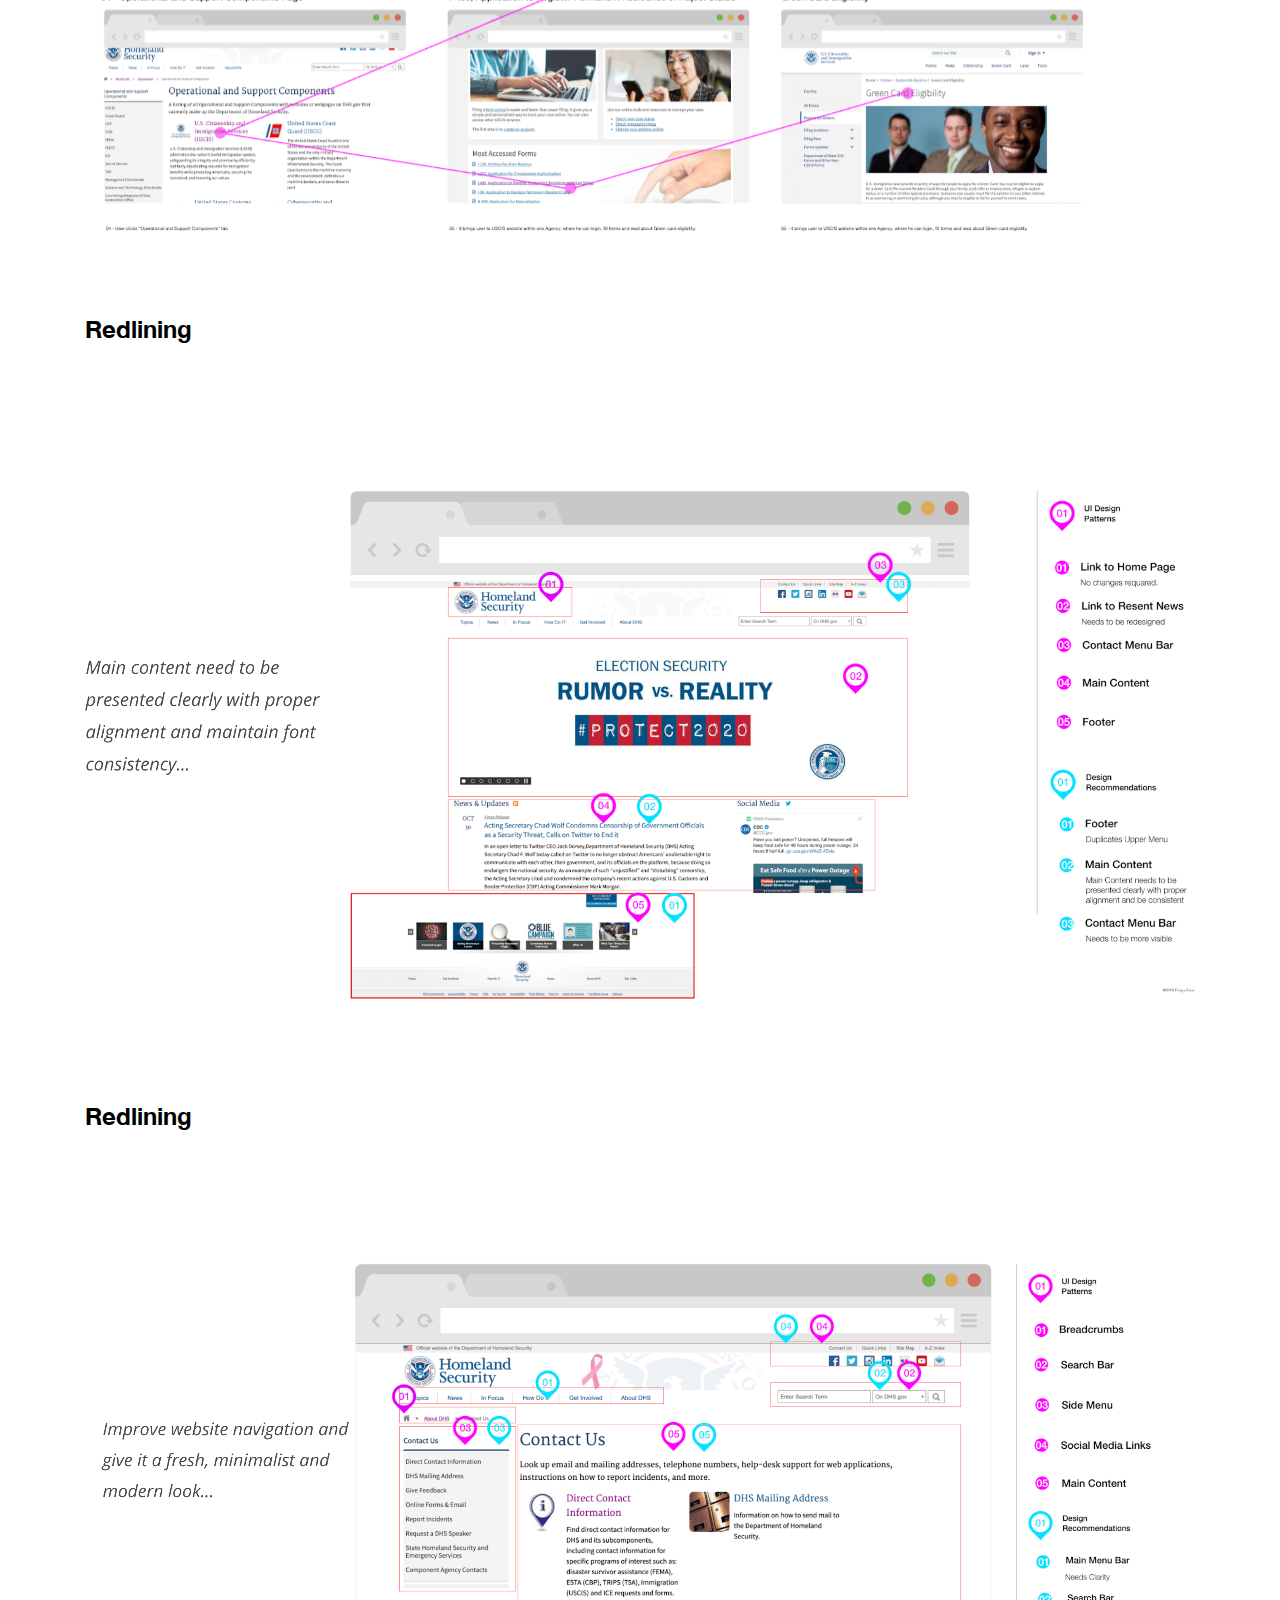
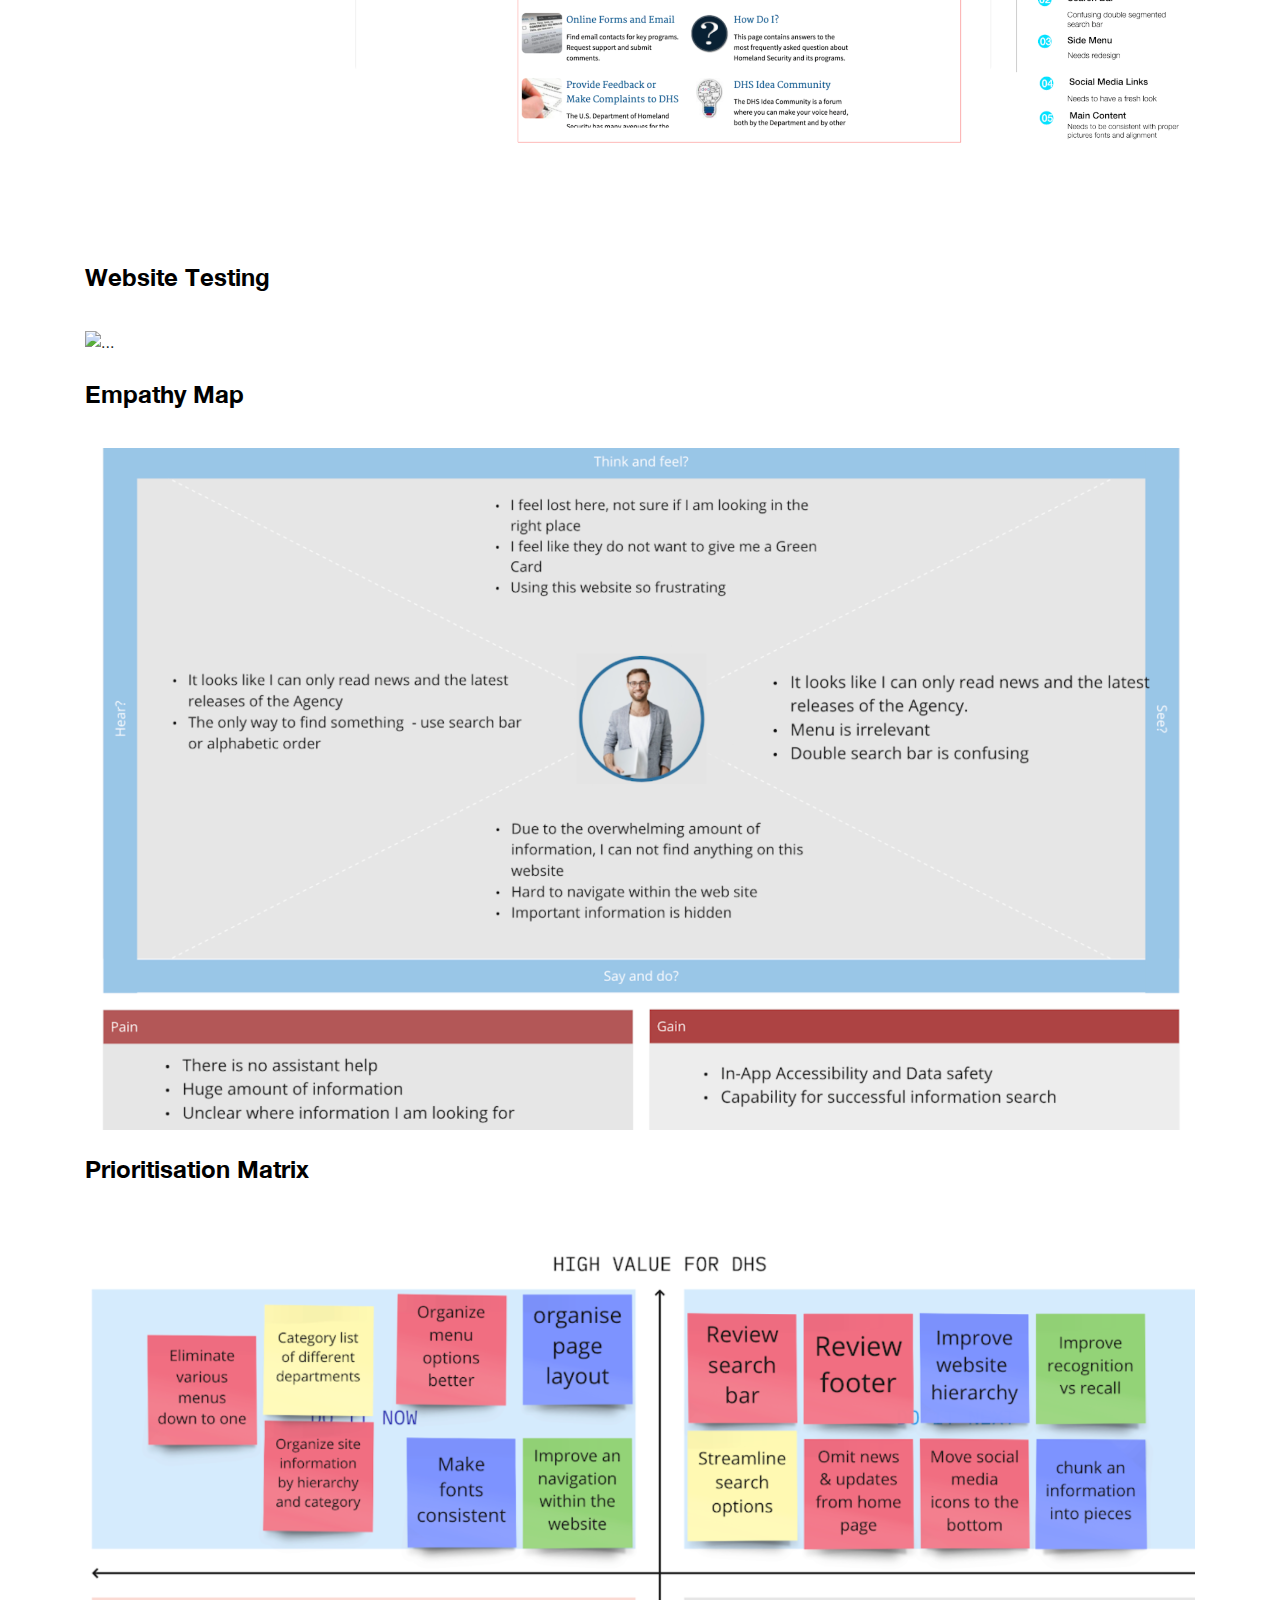
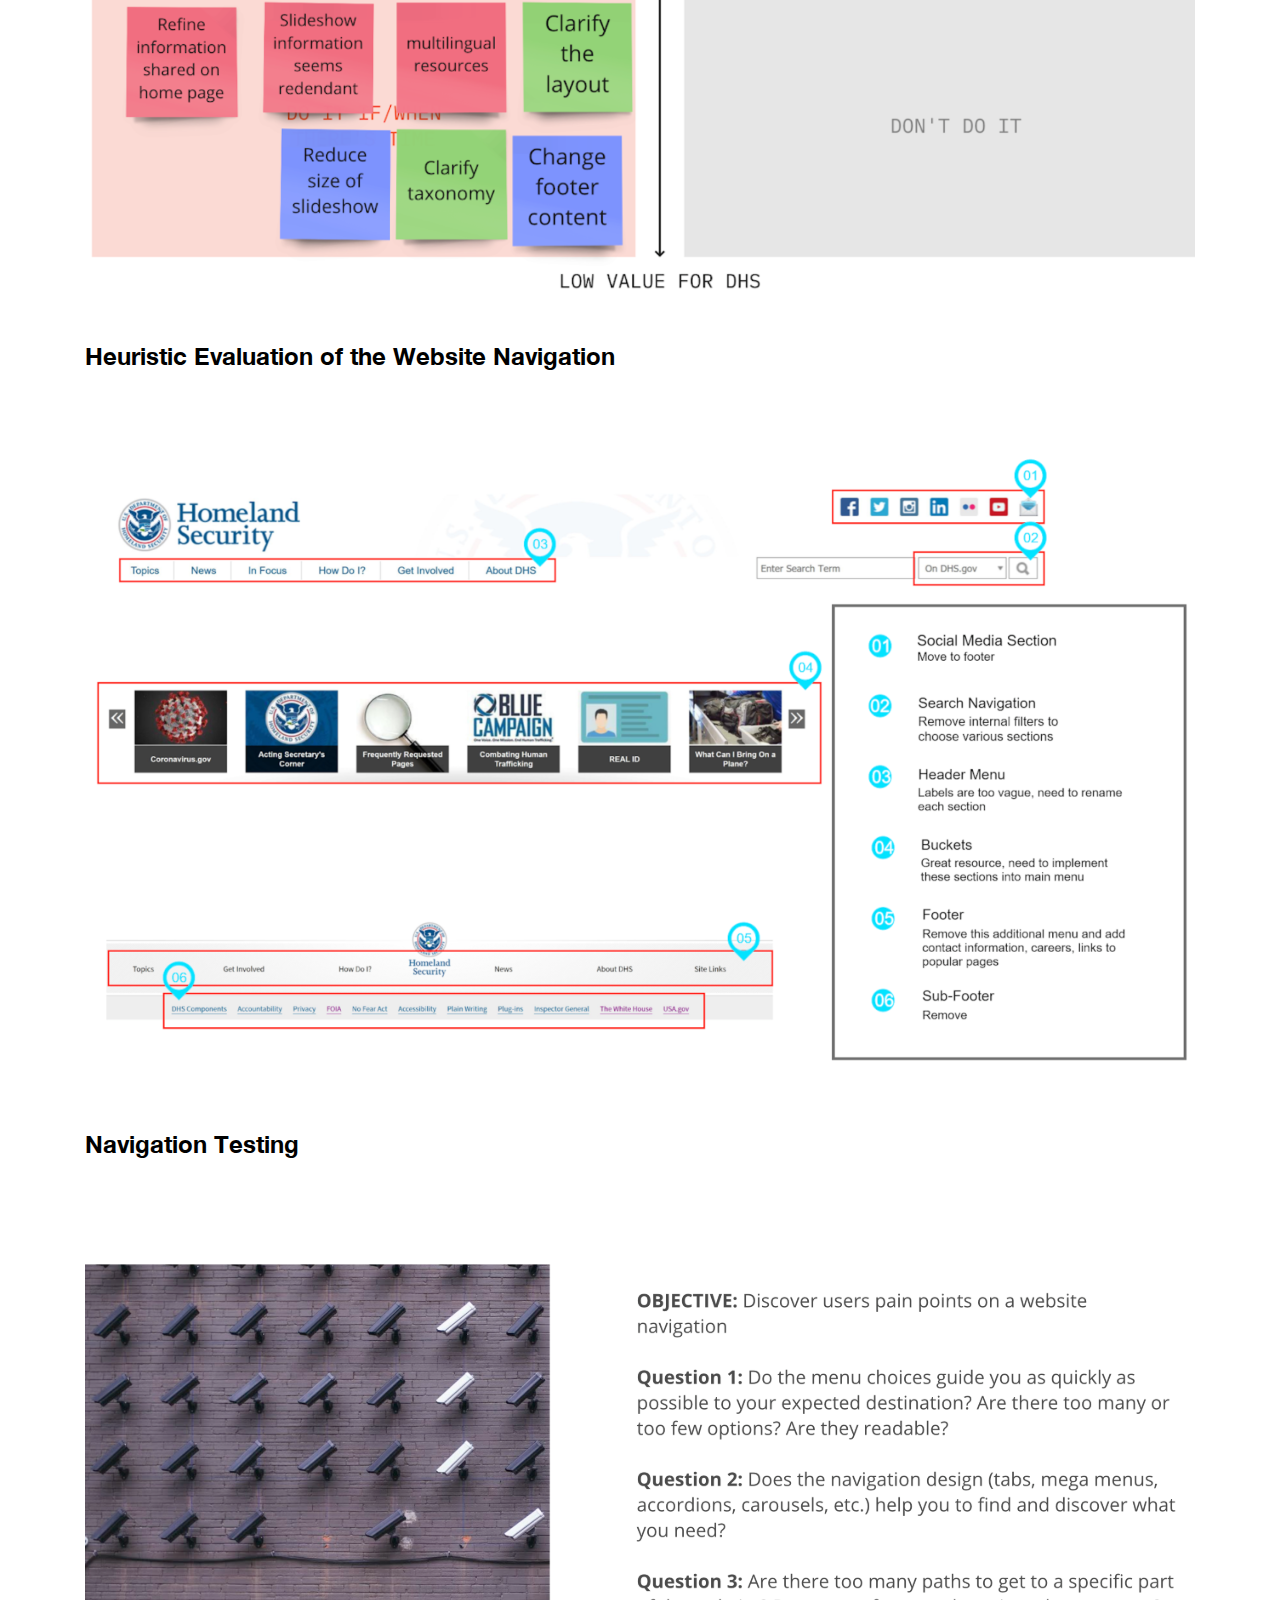
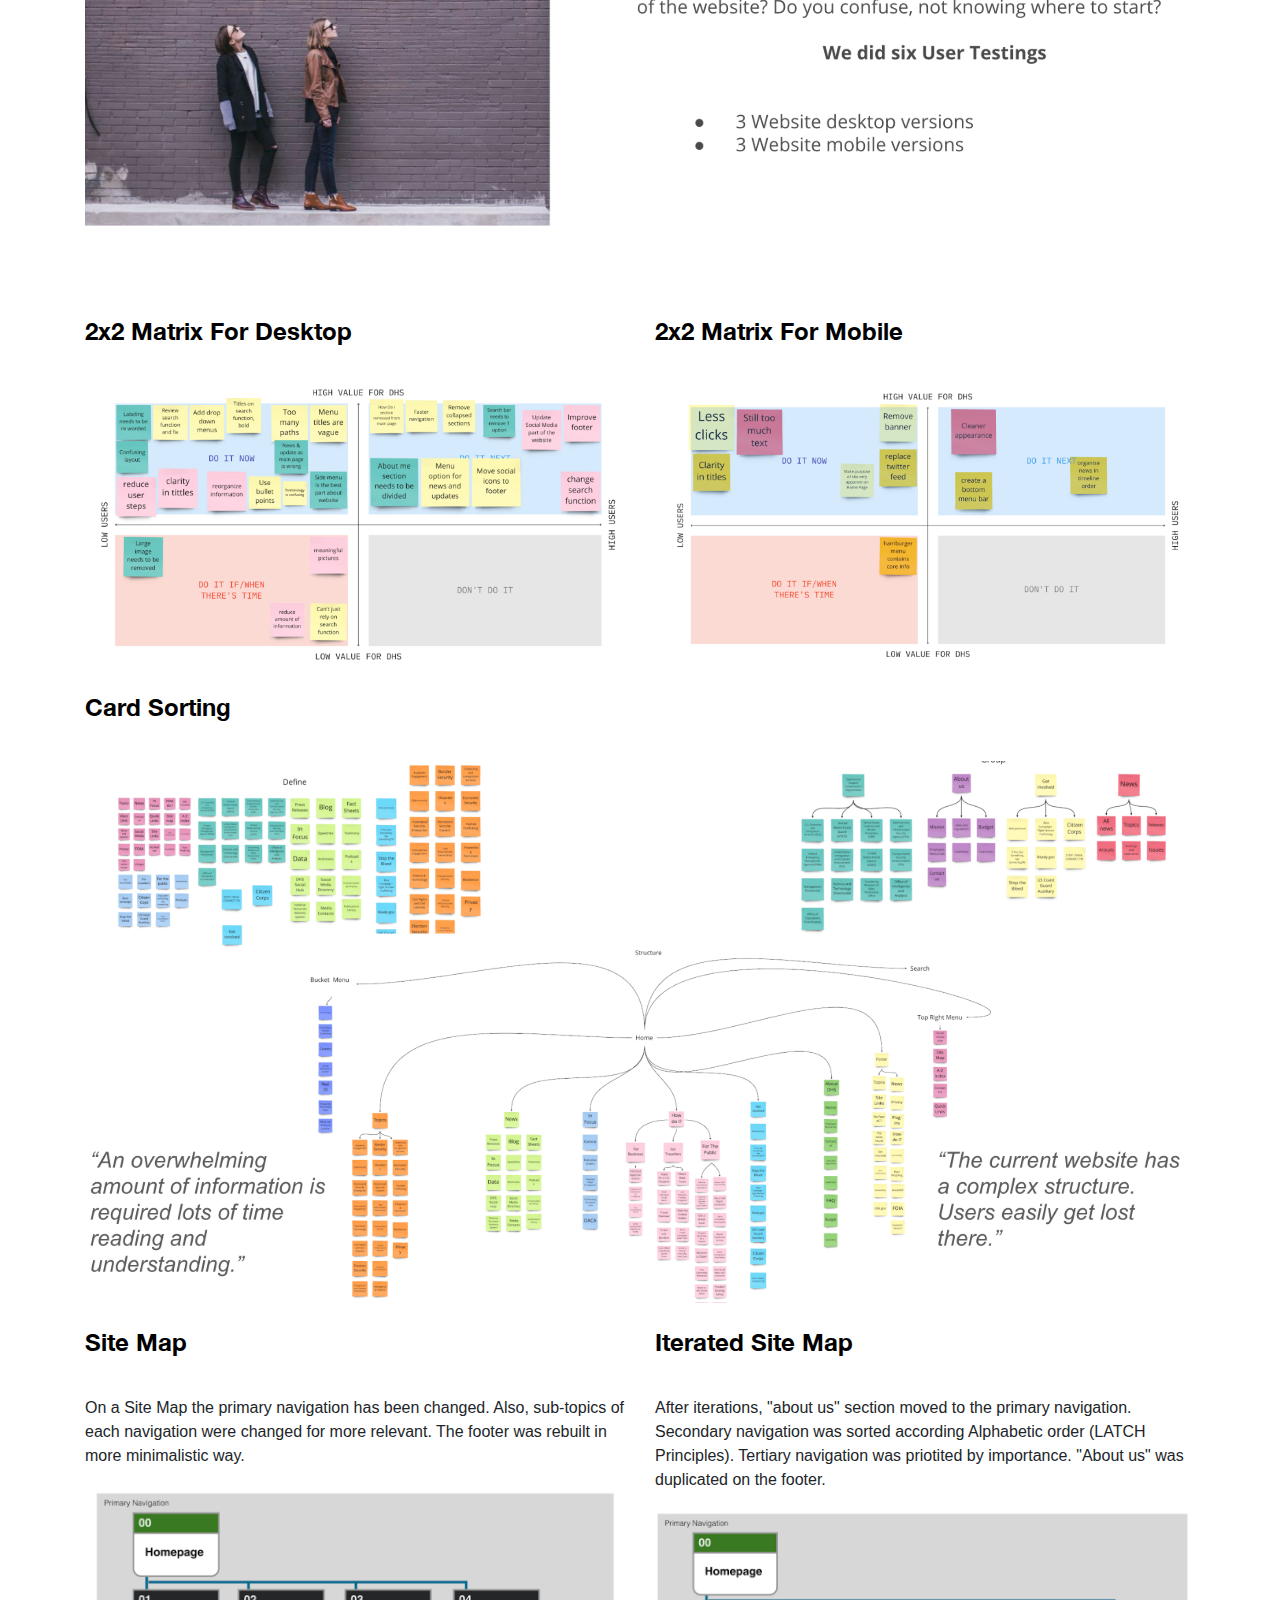
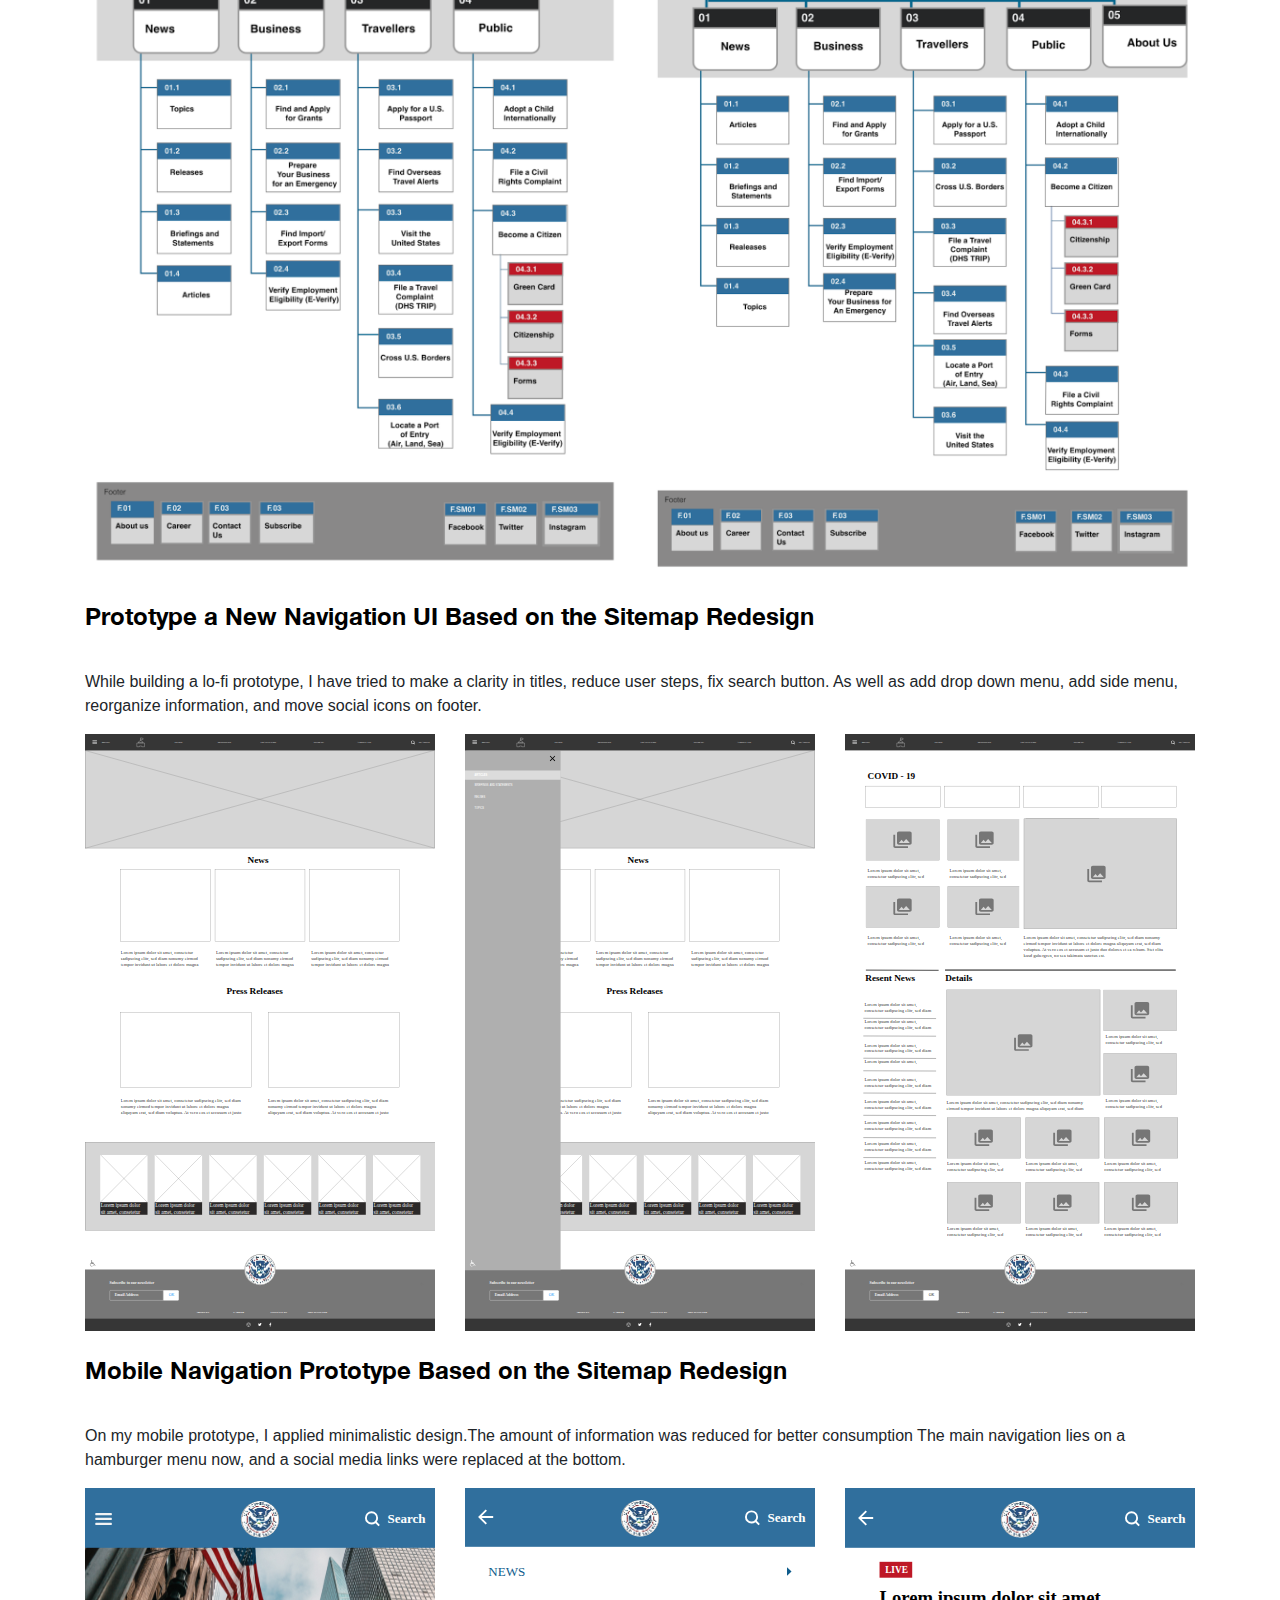
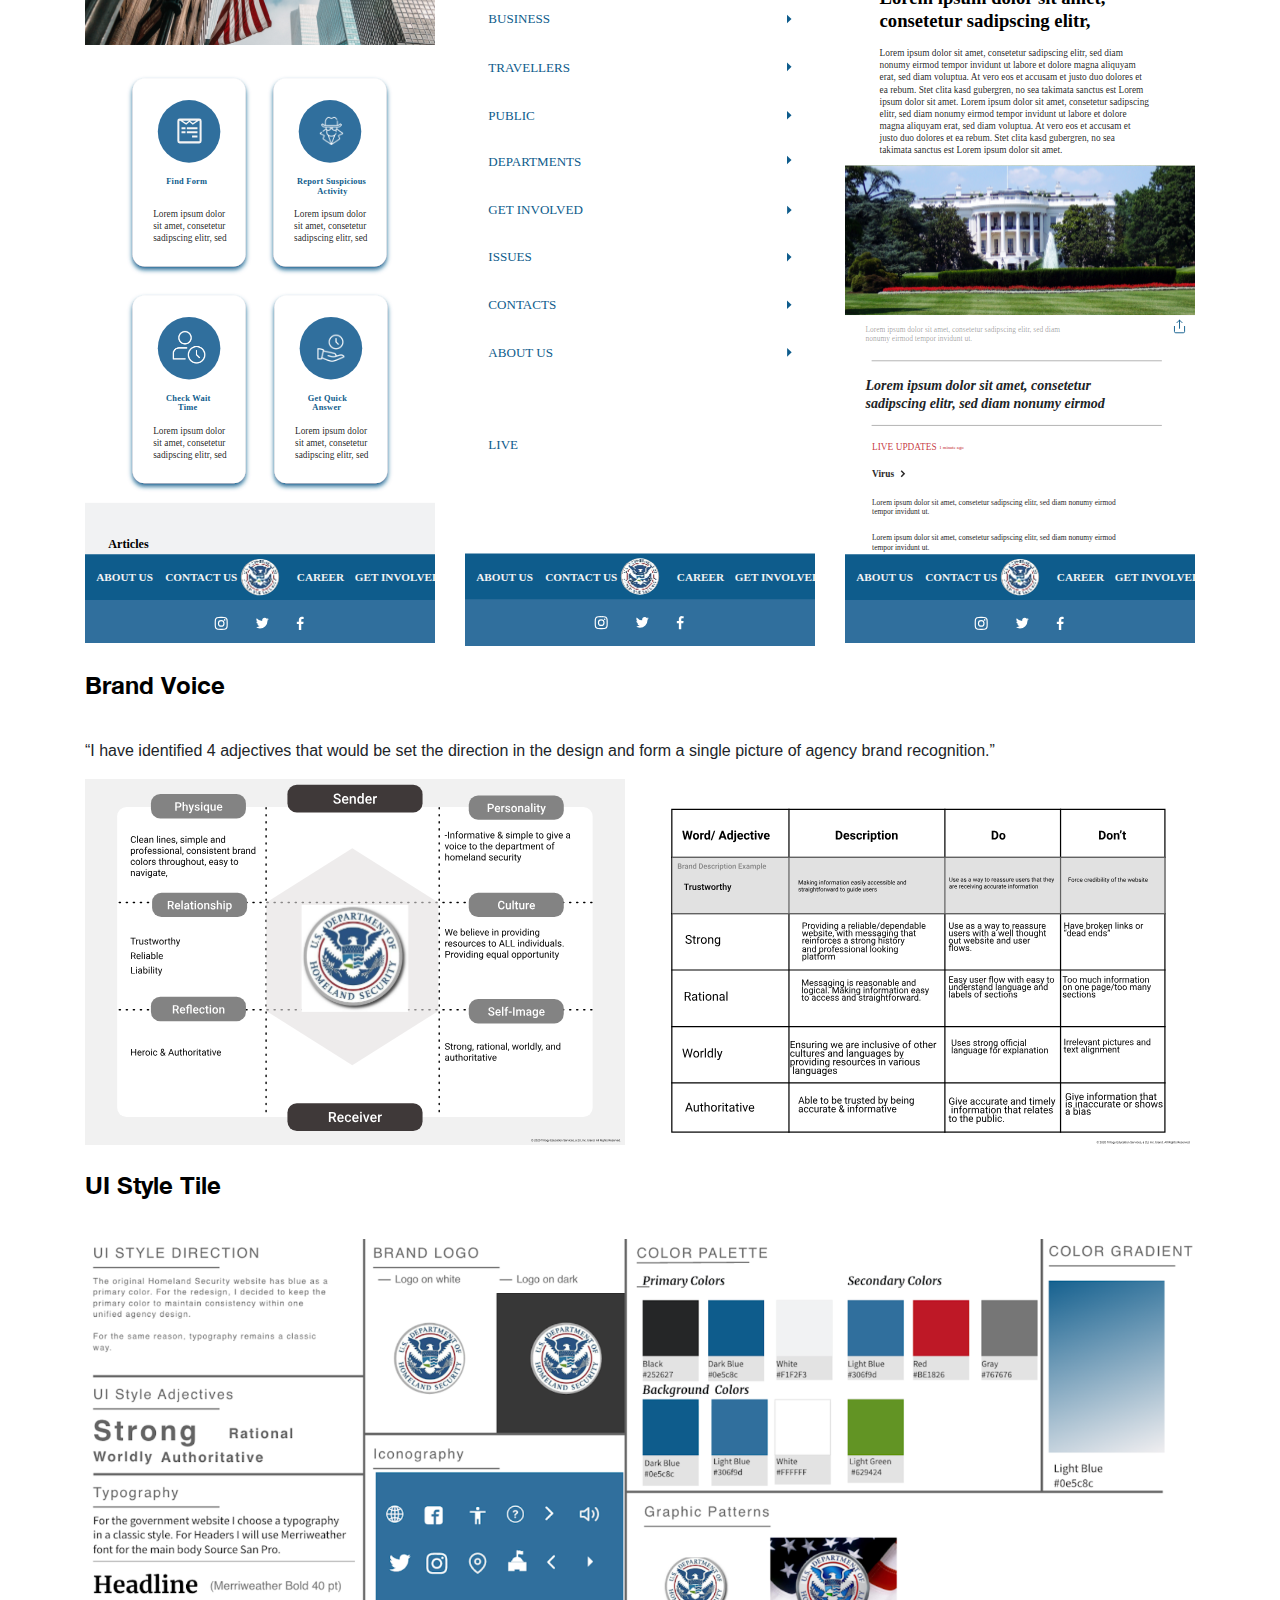
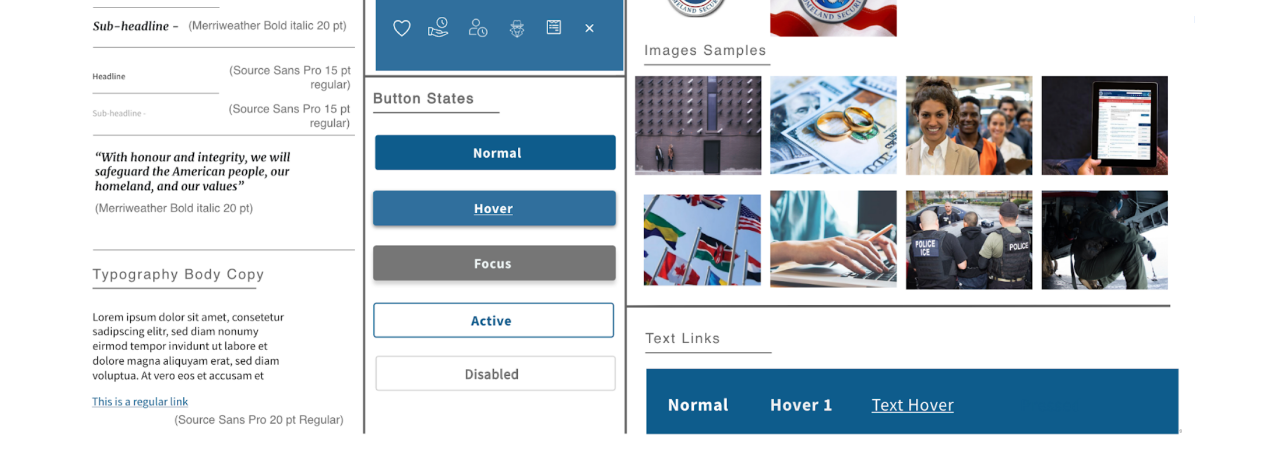
==== commit 3767d735: "iterations" ====
--- a/homeland-security.html
+++ b/homeland-security.html
@@ -94,14 +94,19 @@
     </div>
 
     <!-- Jumbotron End-->
-    <div class="container">
-        <div class="row">
-            <div class="col-lg-12">
-                <img src="images/homeland-security/analys-interface-nav.svg"
-                    class="img-fluid mx-auto d-block status-bar" alt="...">
-            </div>
-        </div>
-
+
+    <!-- Case Study Nav -->
+    <div class="sticky-header clearfix">
+        <ul class="list-inline case-study-nav">
+            <li class="list-inline-item"><a href="#section-1">User Interface Analysis</a></li>
+            <li class="list-inline-item"><a href="#section-2">Information Architecture</a></li>
+            <li class="list-inline-item"><a href="#section-3">UI design</a></li>
+            <li class="list-inline-item"><a href="#section-4">Responsive Design</a></li>
+            <li class="list-inline-item"><a href="#section-5">Testing</a></li>
+        </ul>
+    </div>
+
+    <div class="container case-study-section" id="section-1">
         <div class="row">
             <div class="col-lg-12">
                 <h4 class="header4">Heuristic Evaluation</h4>
@@ -115,6 +120,7 @@
                 <img src="images/homeland-security/he.png" class="img-fluid mx-auto d-block img-f" alt="...">
             </div>
         </div>
+
         <div class="row">
             <div class="col-lg-12">
                 <h4 class="header4">Proto Persona</h4>
@@ -122,7 +128,6 @@
             </div>
         </div>
 
-
         <div class="row">
             <div class="col-lg-12">
                 <h4 class="header4">User Path</h4>
@@ -165,13 +170,11 @@
                 <img src="images/homeland-security/pm.svg" class="img-fluid mx-auto d-block img-f" alt="...">
             </div>
         </div>
-
-        <div class="row">
-            <div class="col-lg-12">
-                <img src="images/homeland-security/info-arch-nav.svg" class="img-fluid mx-auto d-block img-f status-bar"
-                    alt="...">
-            </div>
-        </div>
+    </div>
+
+    <!--Information Architecture-->
+
+    <div class="container case-study-section" id="section-2">
 
         <div class="row">
             <div class="col-lg-12">
@@ -227,14 +230,19 @@
             </div>
         </div>
 
-
-        <h4 class="header4">Prototype a New Navigation UI Based on the Sitemap Redesign</h4>
-        <p>While building a lo-fi prototype, I have tried to make a clarity in titles, reduce user steps, fix search
-            button. As well as
-            add drop down menu, add side menu, reorganize information, and move social icons on footer.
-        </p>
-
-        <div class="row mobile">
+        <div class="row">
+            <div class="col-lg-12">
+                <h4 class="header4">Prototype a New Navigation UI Based on the Sitemap Redesign</h4>
+                <p>While building a lo-fi prototype, I have tried to make a clarity in titles, reduce user steps, fix
+                    search
+                    button. As well as
+                    add drop down menu, add side menu, reorganize information, and move social icons on footer.
+                </p>
+
+            </div>
+        </div>
+
+        <div class="row">
 
             <div class="col-lg-4">
                 <img src="images/homeland-security/1.svg" class="img-fluid mx-auto d-block img-f" alt="...">
@@ -248,14 +256,18 @@
             </div>
         </div>
 
-        <h4 class="header4">Mobile Navigation Prototype Based on the Sitemap Redesign</h4>
-        <p>On my mobile prototype, I applied minimalistic design.The amount of information was reduced for better
-            consumption
-            The main navigation lies on a hamburger menu now, and a
-            social media links were replaced at the bottom.</p>
-
-        <div class="row mobile">
-
+        <div class="row">
+            <div class="col-lg-12">
+                <h4 class="header4">Mobile Navigation Prototype Based on the Sitemap Redesign</h4>
+                <p>On my mobile prototype, I applied minimalistic design.The amount of information was reduced for
+                    better
+                    consumption
+                    The main navigation lies on a hamburger menu now, and a
+                    social media links were replaced at the bottom.</p>
+            </div>
+        </div>
+
+        <div class="row">
             <div class="col-lg-4">
                 <img src="images/homeland-security/Mob-1.svg" class="img-fluid mx-auto d-block img-f" alt="...">
             </div>
@@ -268,61 +280,48 @@
             </div>
         </div>
 
-
-        <h4 class="header4">Brand Voice</h4>
-        <p>“I have identified 4 adjectives that would be set the direction in the design and form a single picture of
-            agency brand recognition.”</p>
-
-        <div class="row">
-
+        <div class="row">
+            <div class="col-lg-12">
+                <h4 class="header4">Brand Voice</h4>
+                <p>“I have identified 4 adjectives that would be set the direction in the design and form a single
+                    picture
+                    of
+                    agency brand recognition.”
+                </p>
+            </div>
+        </div>
+
+        <div class="row">
             <div class="col-lg-6">
                 <img src="images/homeland-security/brand prism.svg" class="img-fluid mx-auto d-block img-f" alt="...">
             </div>
             <div class="col-lg-6">
                 <img src="images/homeland-security/brand voice.svg" class="img-fluid mx-auto d-block img-f" alt="...">
             </div>
-
-            <div class="row uisg">
-                <div class="col-lg-12">
-                    <h4 class="header4">UI Style Tile</h4>
-                    <img src="images/homeland-security/ui-style-g.png" class="img-fluid mx-auto d-block img-f"
-                        alt="...">
-                </div>
-            </div>
-
-        </div>
-
-
-
-
-
-
-        <!-- <div class="row">
-        <div class="col-lg-12">
-            <h4 class="header4">Site Map After Feedback</h4>
-            <img src="images/homeland-security/site-map2.svg" class="img-fluid mx-auto d-block img-f" alt="...">
-        </div>
-    </div>
-    </div>
-
-    <div class="row">
-        <div class="col-lg-12">
-            <h4 class="header4">Prototype a New Navigation UI Based on the Sitemap Redesign</h4>
-            <img src="images/homeland-security/prot-new-nav.svg" class="img-fluid mx-auto d-block img-f" alt="...">
-        </div>
-    </div>
-    </div> -->
-
-
-        <script src="https://code.jquery.com/jquery-3.3.1.slim.min.js"
-            integrity="sha384-q8i/X+965DzO0rT7abK41JStQIAqVgRVzpbzo5smXKp4YfRvH+8abtTE1Pi6jizo"
-            crossorigin="anonymous"></script>
-        <script src="https://cdnjs.cloudflare.com/ajax/libs/popper.js/1.14.7/umd/popper.min.js"
-            integrity="sha384-UO2eT0CpHqdSJQ6hJty5KVphtPhzWj9WO1clHTMGa3JDZwrnQq4sF86dIHNDz0W1"
-            crossorigin="anonymous"></script>
-        <script src="https://stackpath.bootstrapcdn.com/bootstrap/4.3.1/js/bootstrap.min.js"
-            integrity="sha384-JjSmVgyd0p3pXB1rRibZUAYoIIy6OrQ6VrjIEaFf/nJGzIxFDsf4x0xIM+B07jRM"
-            crossorigin="anonymous"></script>
+        </div>
+    </div>
+
+    <!--Prototyping-->
+    <div class="container case-study-section" id="section-3">
+        <div class="row">
+            <div class="col-lg-12">
+                <h4 class="header4">UI Style Tile</h4>
+                <img src="images/homeland-security/ui-style-g.png" class="img-fluid mx-auto d-block img-f" alt="...">
+            </div>
+        </div>
+    </div>
+
+
+    <script src="https://code.jquery.com/jquery-3.3.1.slim.min.js"
+        integrity="sha384-q8i/X+965DzO0rT7abK41JStQIAqVgRVzpbzo5smXKp4YfRvH+8abtTE1Pi6jizo"
+        crossorigin="anonymous"></script>
+    <script src="https://cdnjs.cloudflare.com/ajax/libs/popper.js/1.14.7/umd/popper.min.js"
+        integrity="sha384-UO2eT0CpHqdSJQ6hJty5KVphtPhzWj9WO1clHTMGa3JDZwrnQq4sF86dIHNDz0W1"
+        crossorigin="anonymous"></script>
+    <script src="https://stackpath.bootstrapcdn.com/bootstrap/4.3.1/js/bootstrap.min.js"
+        integrity="sha384-JjSmVgyd0p3pXB1rRibZUAYoIIy6OrQ6VrjIEaFf/nJGzIxFDsf4x0xIM+B07jRM"
+        crossorigin="anonymous"></script>
+    <script src="js/case-study.js" type="text/javascript"></script>
 </body>
 
 </html>--- a/css/case-study.css
+++ b/css/case-study.css
@@ -16,6 +16,11 @@
   src: local("HelveticaNeue Light"),
     url("../fonts/HelveticaNeue Light.ttf") format("truetype");
 }
+
+html {
+  --section-padding-top: 160px;
+}
+
 .navbar {
   background-color: #768760 !important;
   /* box-shadow: 1px 1px 4px 0 rgba(0, 0, 0, 0.1);
@@ -25,6 +30,7 @@
   z-index: 40;
   */
 }
+
 .nav-link {
   color: white !important;
   font: 18pt "Poppins";
@@ -85,7 +91,7 @@
   font: 18pt "Helvetica Neu Bold" !important;
   color: black;
   font-weight: bold;
-  margin: 20px 0 15px 0;
+  margin: 25px 0 40px 0;
 }
 
 .img-fluid {
@@ -94,14 +100,6 @@
   height: auto;
 }
 
-footer {
-  position: absolute;
-  width: 100%;
-  height: 60px;
-  line-height: 60px;
-  background-color: #f5f5f5;
-  margin-top: 50px;
-}
 .cardContainer {
   margin-bottom: 15px;
 }
@@ -119,7 +117,6 @@
   position: sticky;
   z-index: 100;
   top: 76px;
-  height: 76px;
   width: 100%;
   background-color: white;
   text-align: center;
@@ -127,12 +124,10 @@
 
 .list-inline {
   vertical-align: middle;
-  height: 76px;
   line-height: 76px;
 }
 
 .list-inline-item a {
-  text-decoration: none;
   color: black;
   font: 18pt 'Poppins';
   margin: 0 15px 0 15px;
@@ -148,4 +143,13 @@
   font-family: 'Poppins';
   font-style: normal;
   font-weight: 600;
-}+}
+
+.case-study-section {
+  padding-top: var(--section-padding-top);
+  margin-top: calc(var(--section-padding-top) * -1);
+}
+
+.jumbotron {
+  margin-bottom: 0 !important;
+}
--- a/css/nav.css
+++ b/css/nav.css
@@ -10,6 +10,10 @@
   font-style: normal;
   font-weight: normal;
   src: local("Optima"), url("../fonts/OPTIMA.woff") format("woff");
+}
+
+html {
+  scroll-behavior: smooth;
 }
 
 body {
@@ -45,7 +49,7 @@
   border-right: 1px solid #9ea3b0;
   text-decoration: none;
   color: white;
-  font: 18pt 'Poppins';
+  font: 18pt "Poppins";
 }
 
 .header li a:hover,
@@ -58,10 +62,10 @@
   font-size: 2em;
   text-decoration: none;
   color: white;
-  font: 30pt 'Poppins';
+  font: 30pt "Poppins";
   font-weight: bold;
   margin: 8px 20px 8px 60px;
-  transition: transform .2s;
+  transition: transform 0.2s;
 }
 
 .logo:hover {
@@ -69,8 +73,8 @@
 }
 
 .header a:hover {
-    color: #FAE1DF;
-    cursor: pointer;
+  color: #fae1df;
+  cursor: pointer;
 }
 
 /* menu */
@@ -164,4 +168,67 @@
   .header .menu-icon {
     display: none;
   }
-}
+
+  /* footbar */
+  #footBarMobile {
+    display: none;
+  }
+
+  #footBar {
+    display: flex;
+    bottom: 0;
+    flex-direction: row;
+    background-color: #9ea3b0;
+    color: #ffffff;
+    justify-content: space-between;
+    margin: 0px;
+    z-index: 30;
+  }
+
+  #footnavigation {
+    display: flex;
+    width: 350px;
+    align-items: center;
+    font: 18pt "Optima";
+    justify-content: right;
+  }
+}
+
+@media (max-width: 600px) {
+  #footBar {
+    display: none;
+  }
+
+  #footBarMobile {
+    display: flex;
+    bottom: 0;
+    flex-direction: row;
+    background-color: #9ea3b0;
+    color: #ffffff;
+    justify-content: center;
+    margin: 0px;
+    z-index: 30;
+  }
+
+  #footnavigation {
+    display: flex;
+    width: 35%;
+    align-items: center;
+    font: 18pt "Optima";
+    justify-content: space-between;
+  }
+}
+
+#footnavigation p a {
+  color: #FFFFFF; 
+  margin-right: 30px;
+  text-decoration: none; 
+}
+
+
+#footBar h5 {
+  justify-content: left;
+  font: 14pt 'Optima';
+  margin-left: 40px; 
+    
+}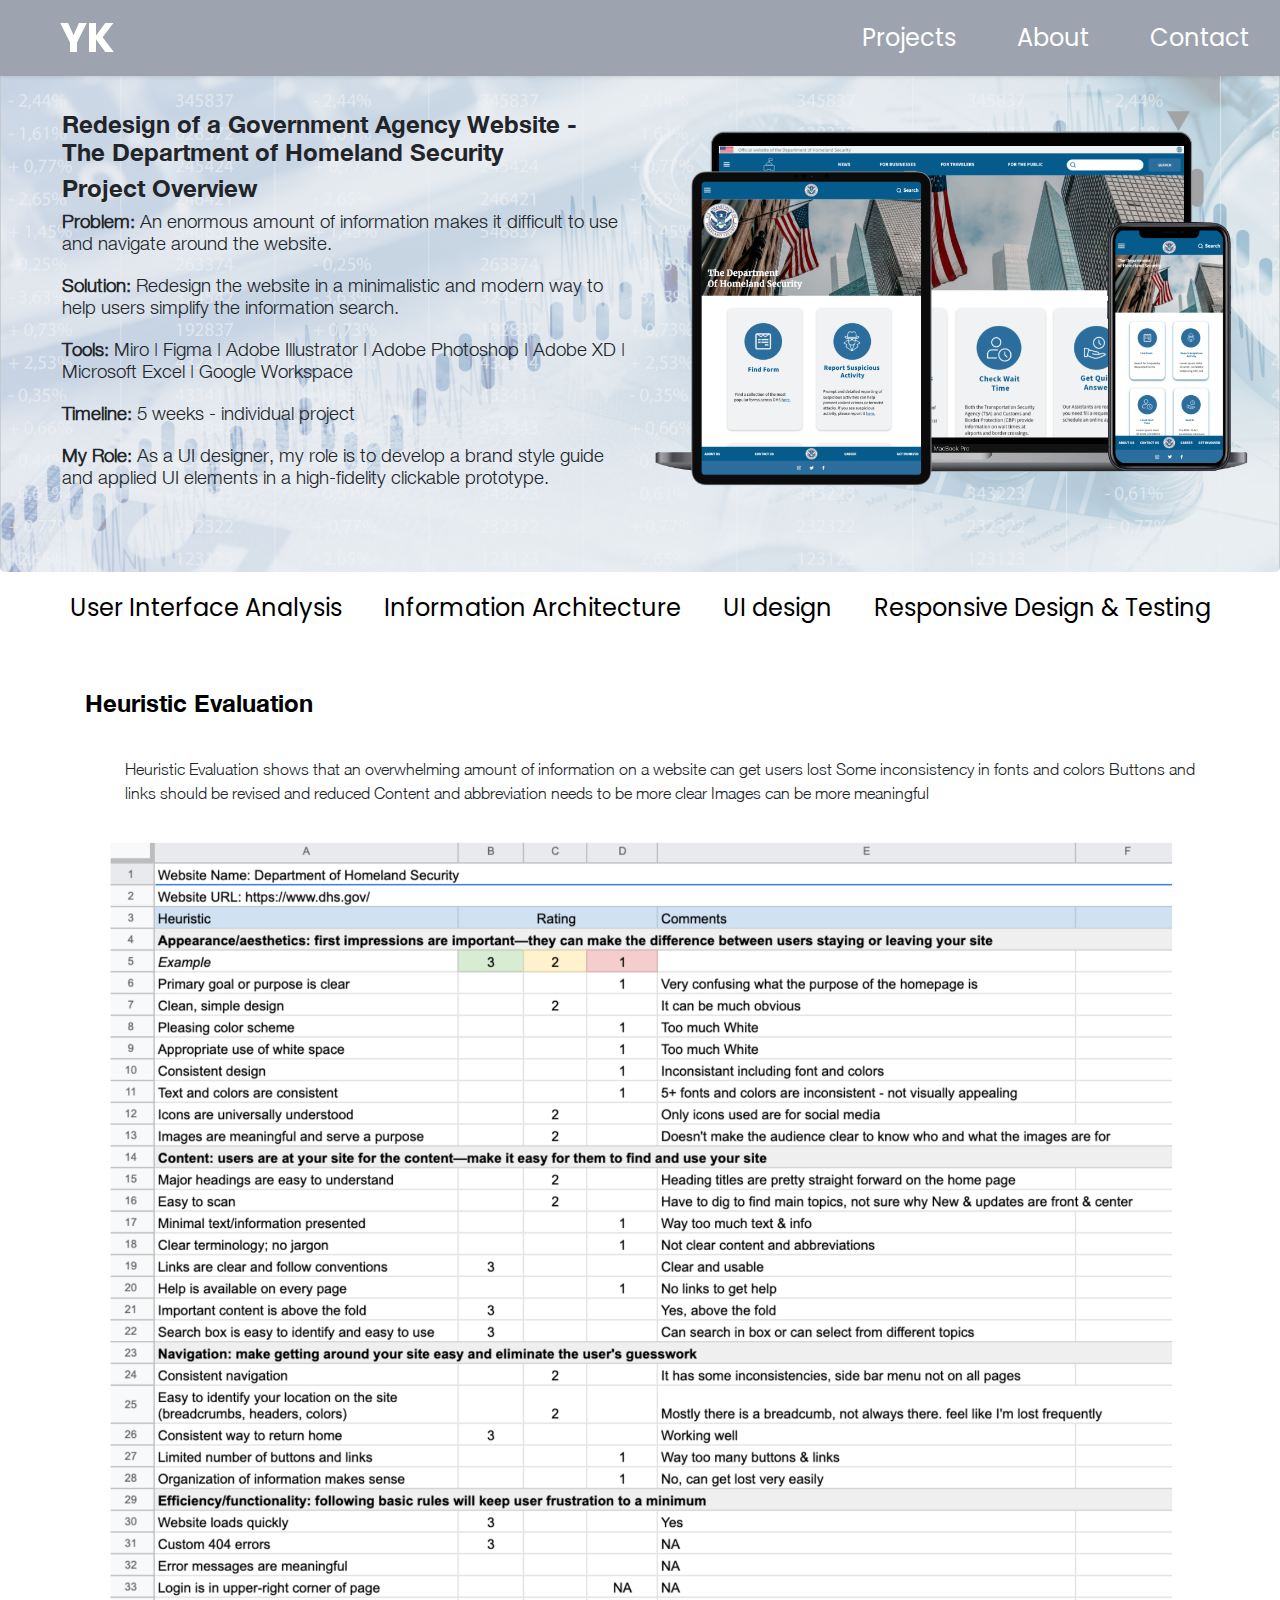
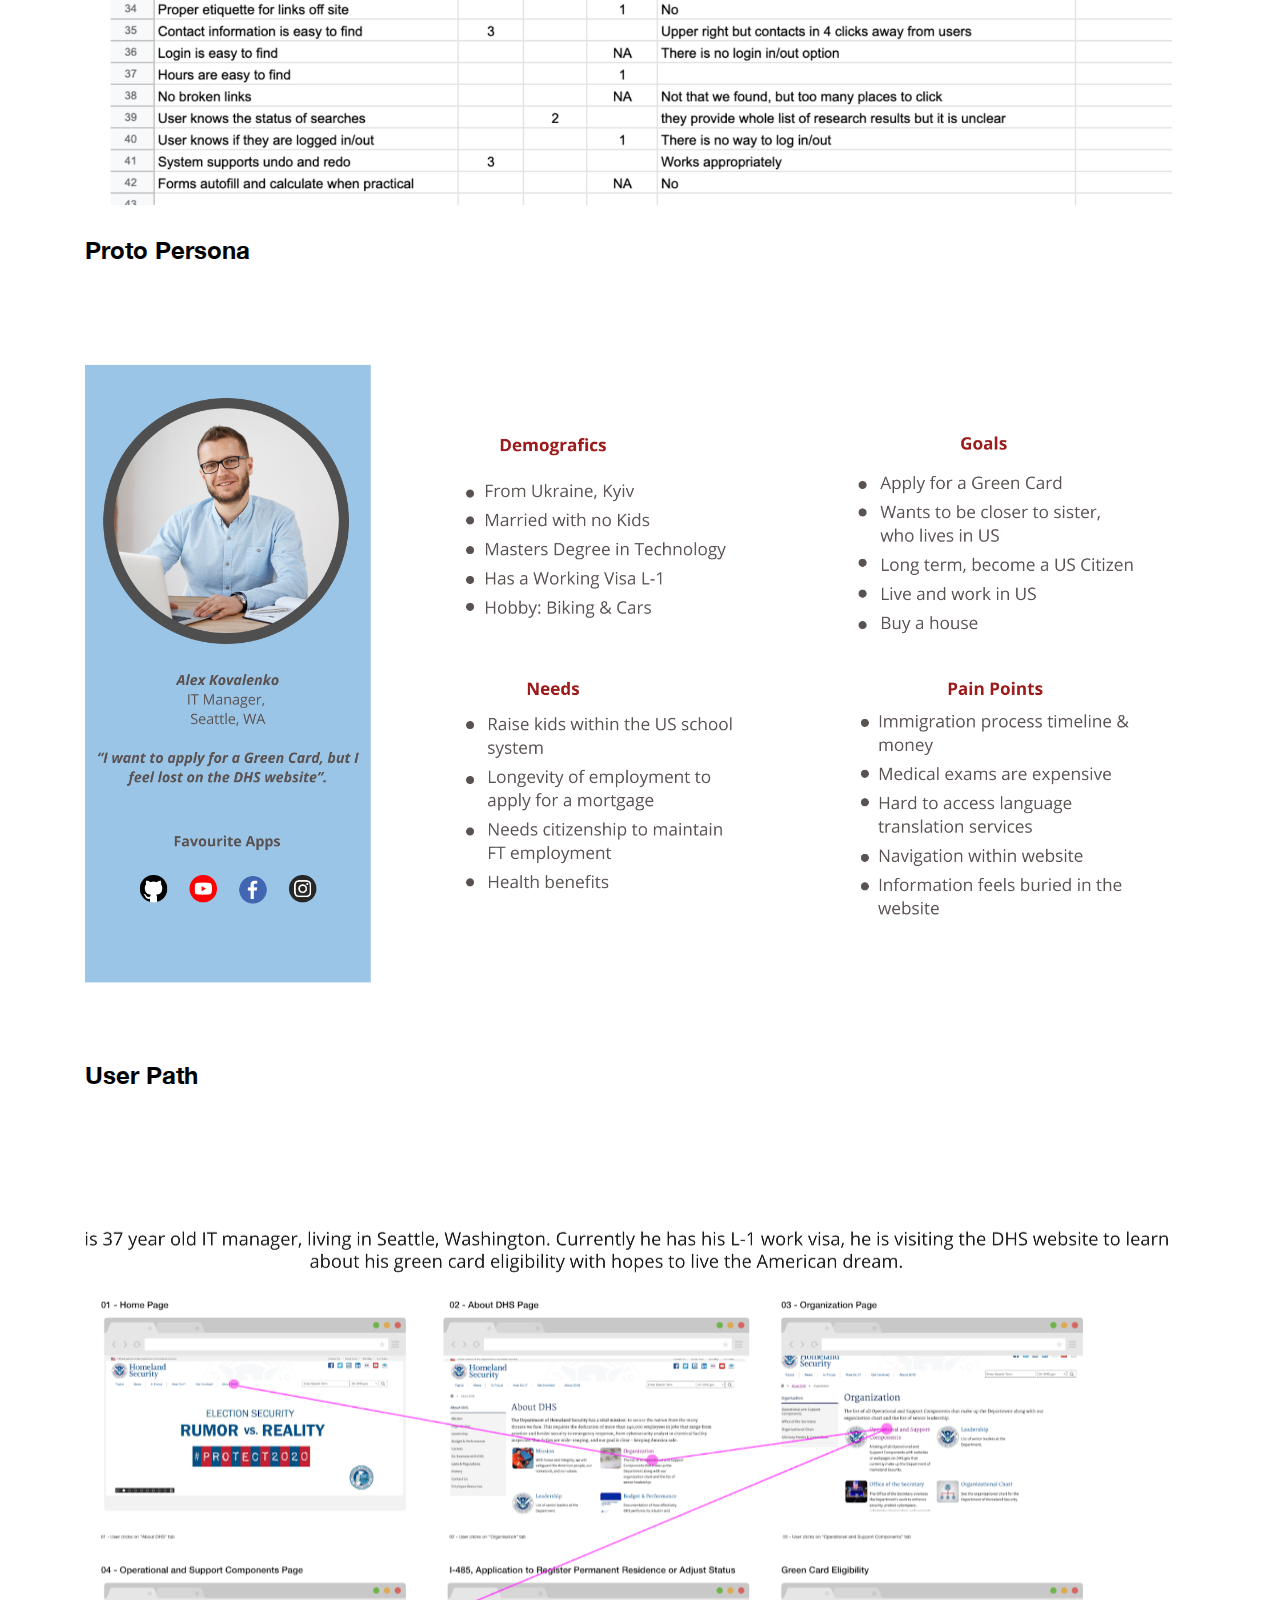
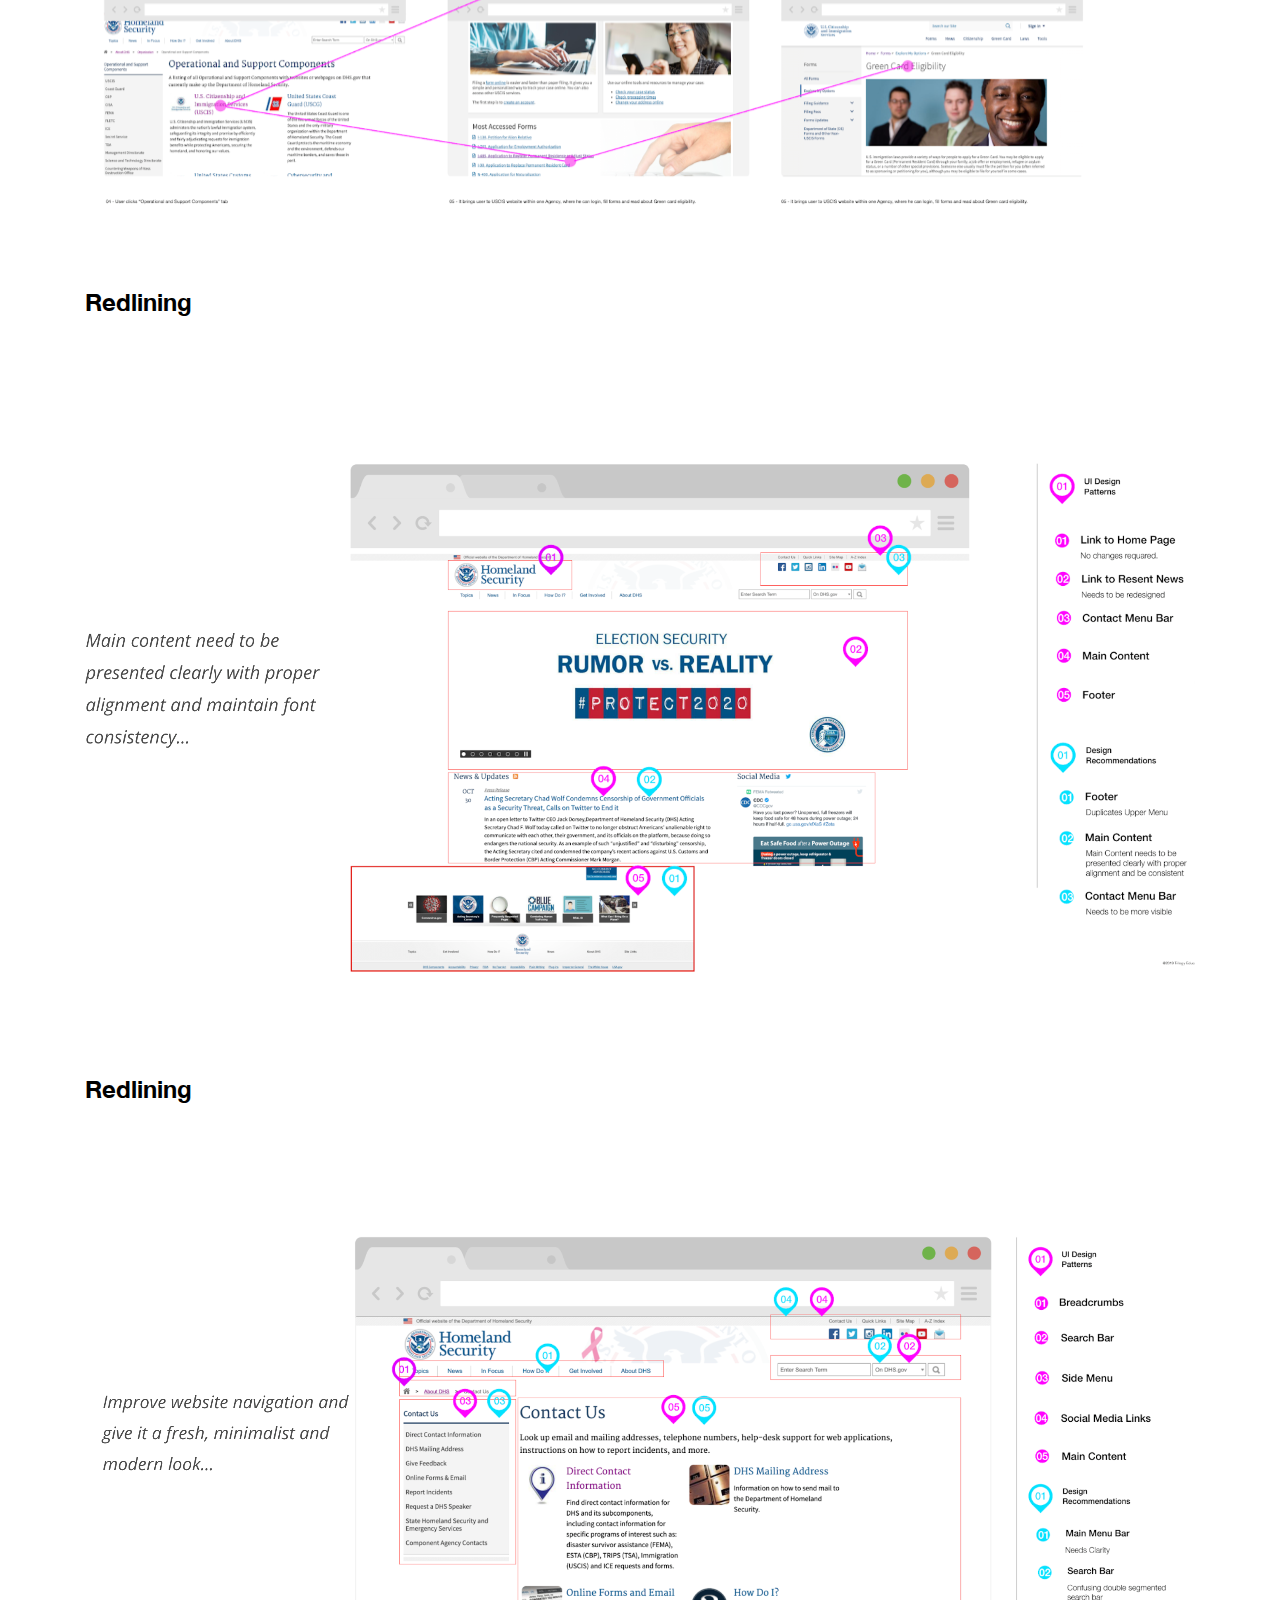
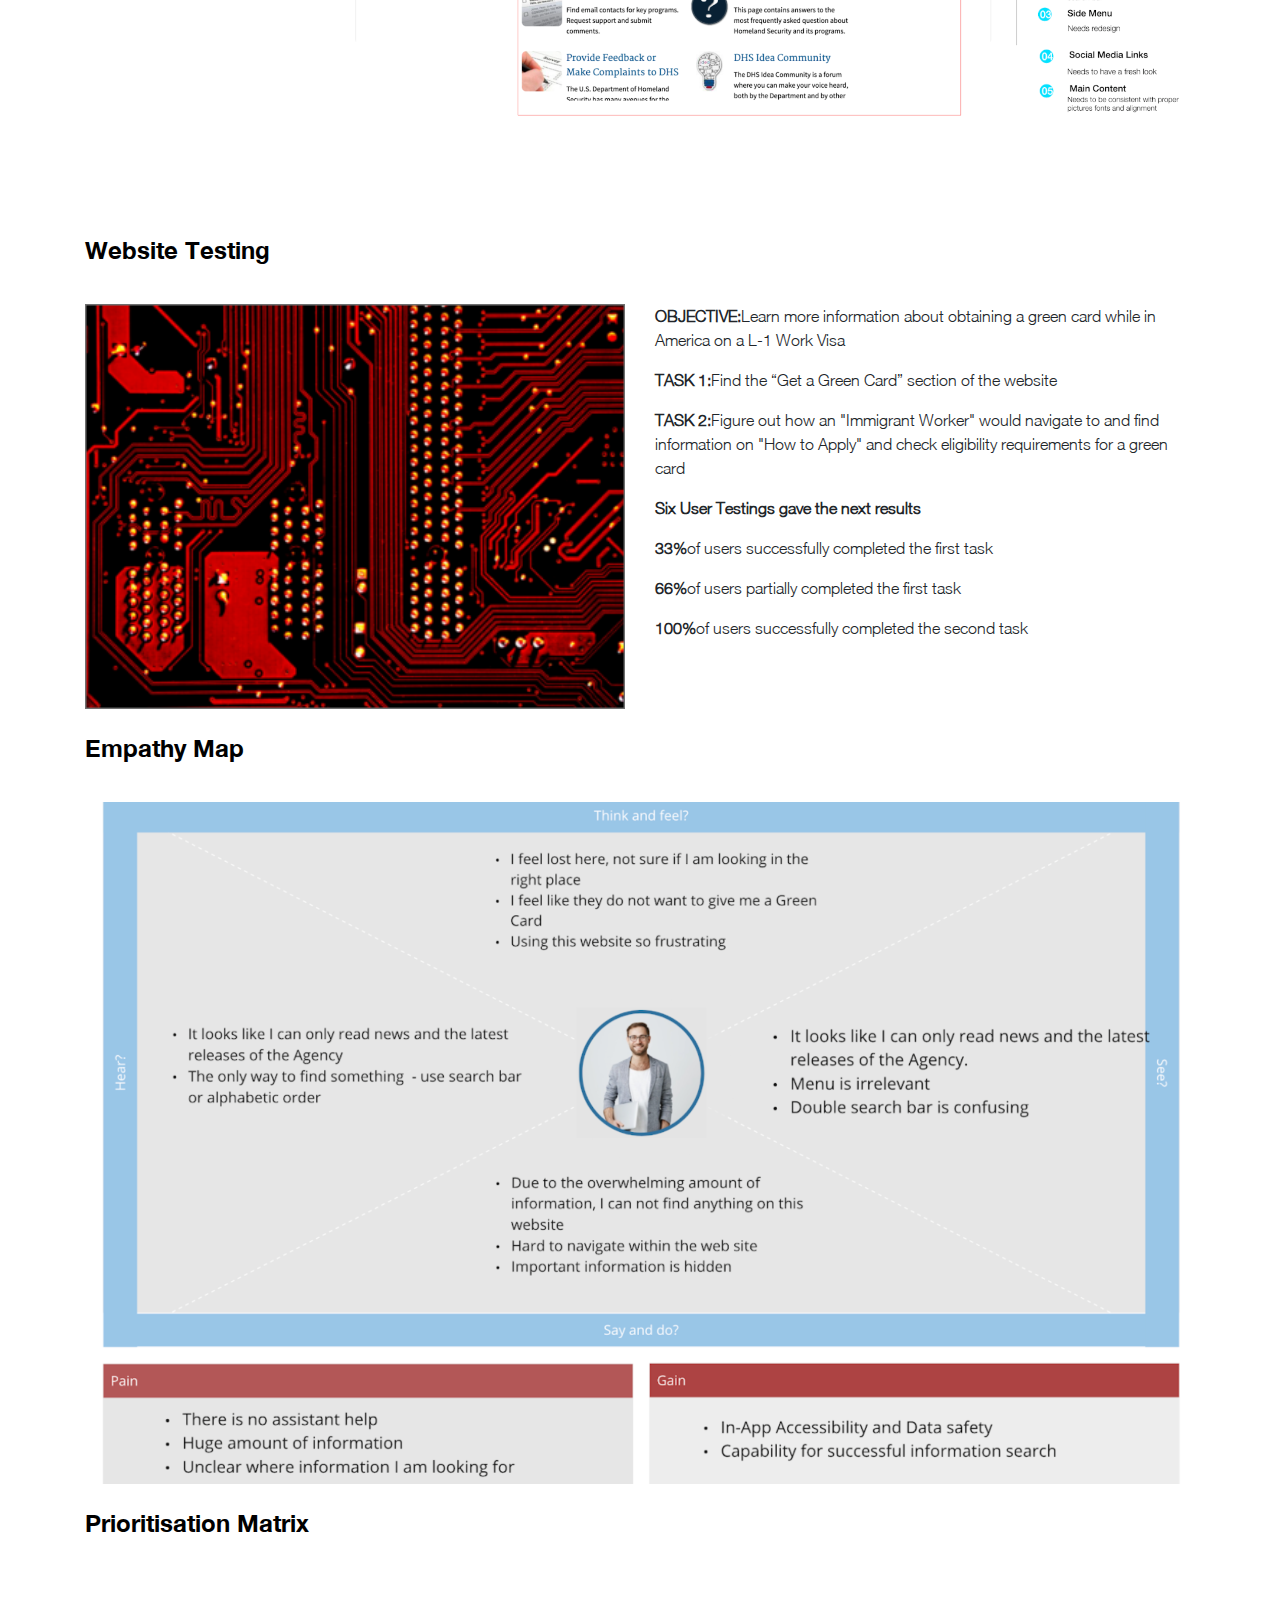
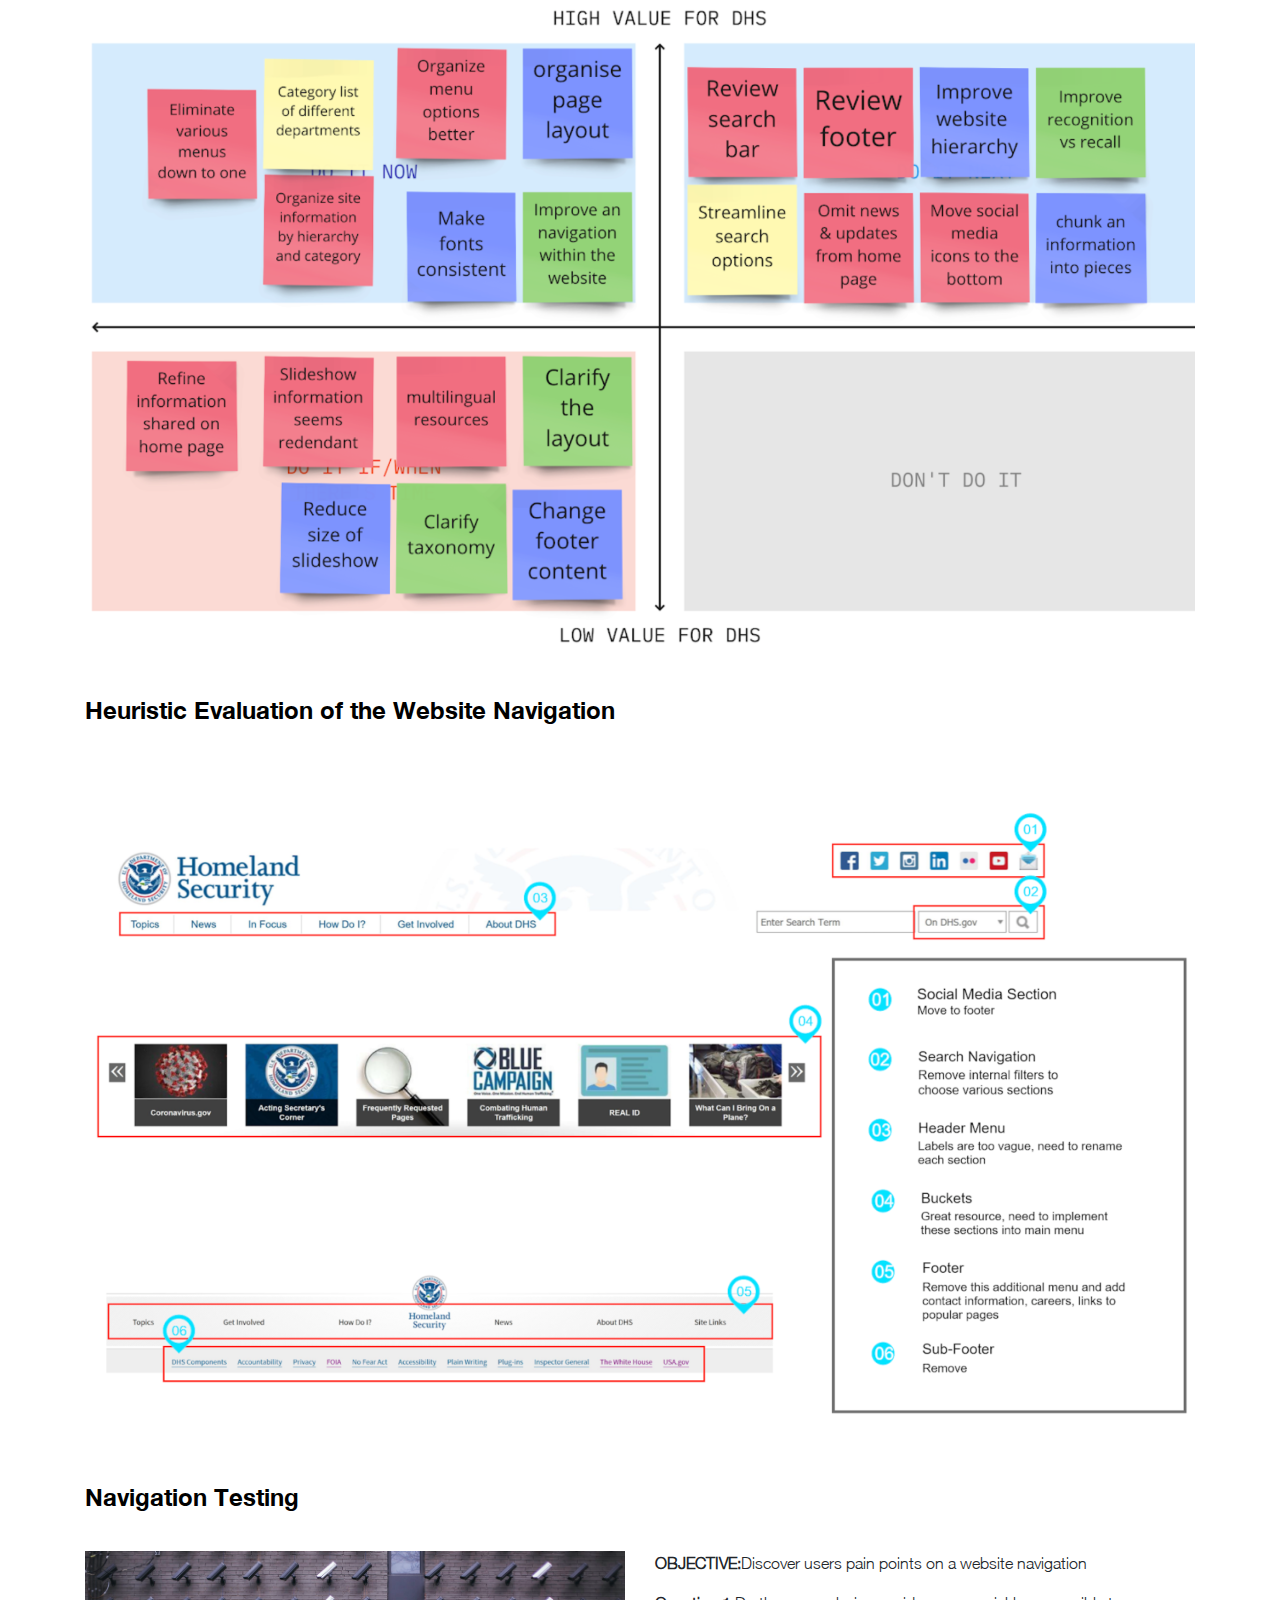
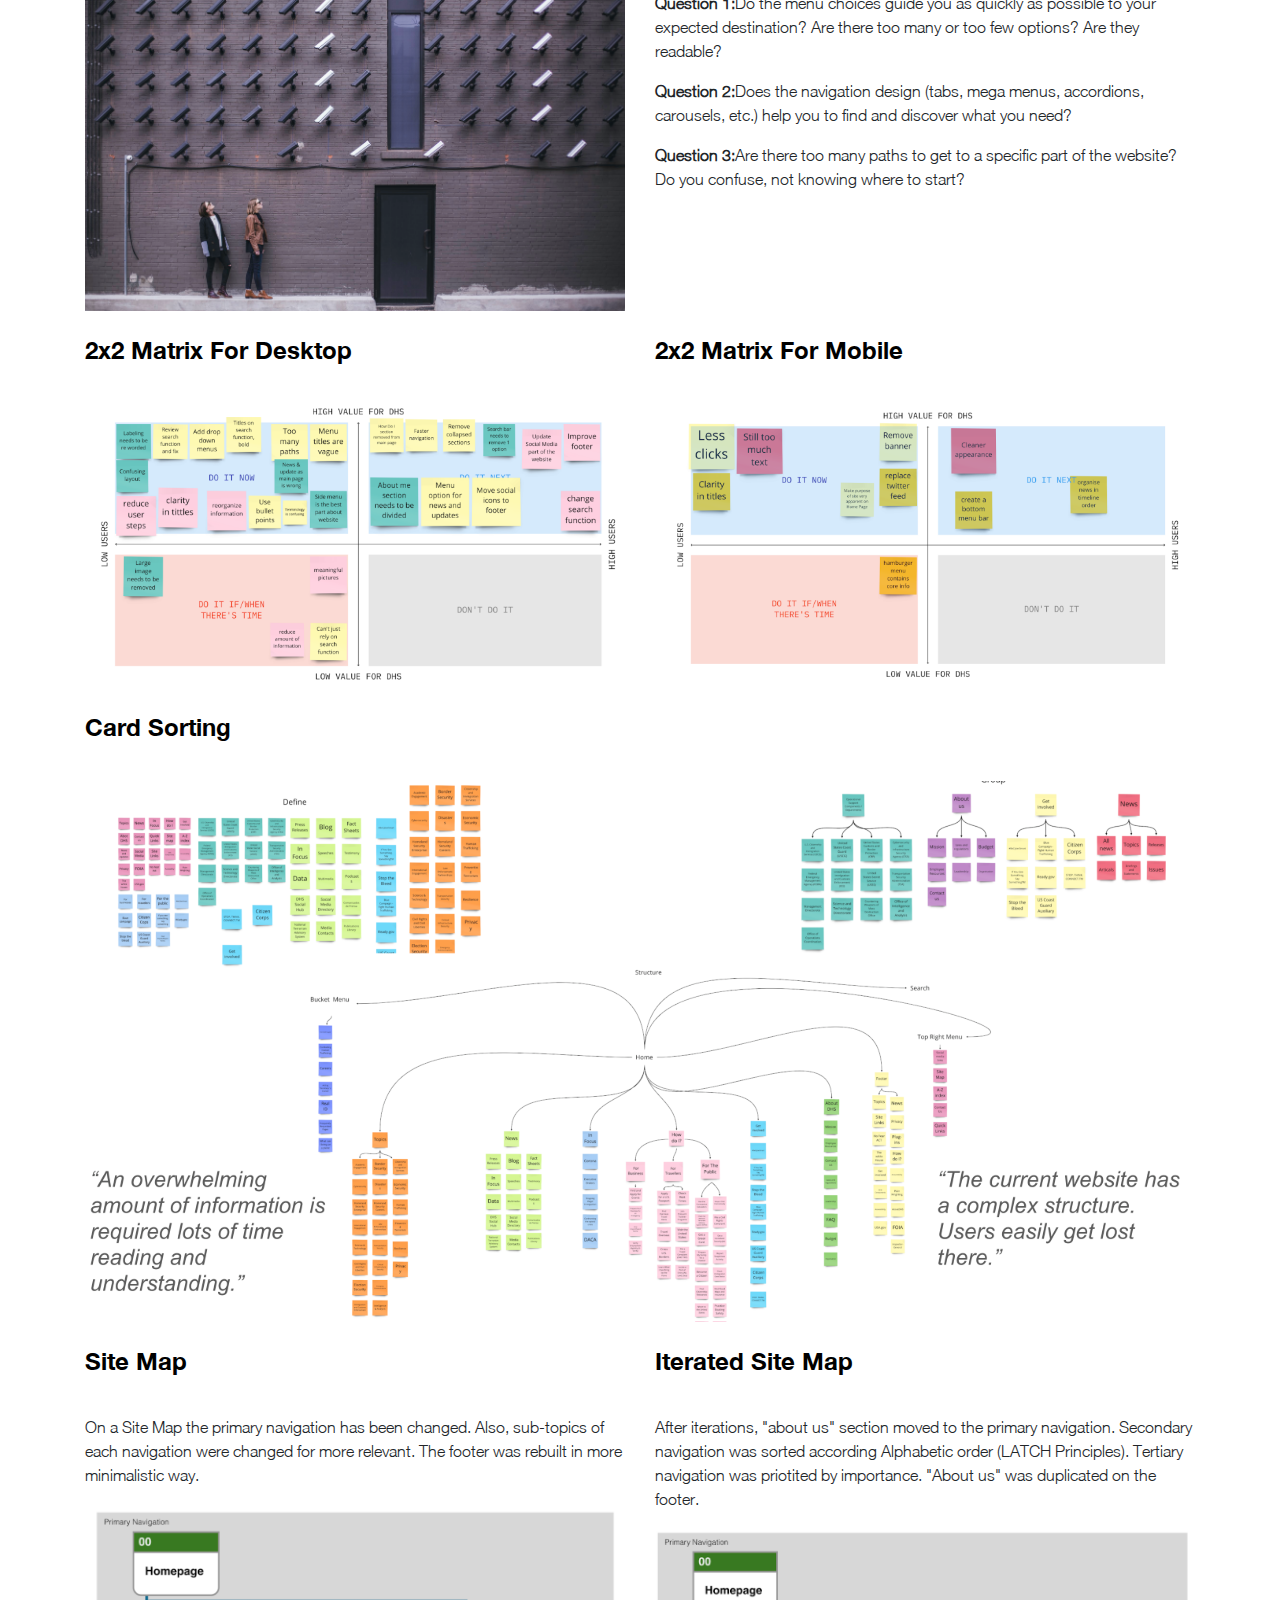
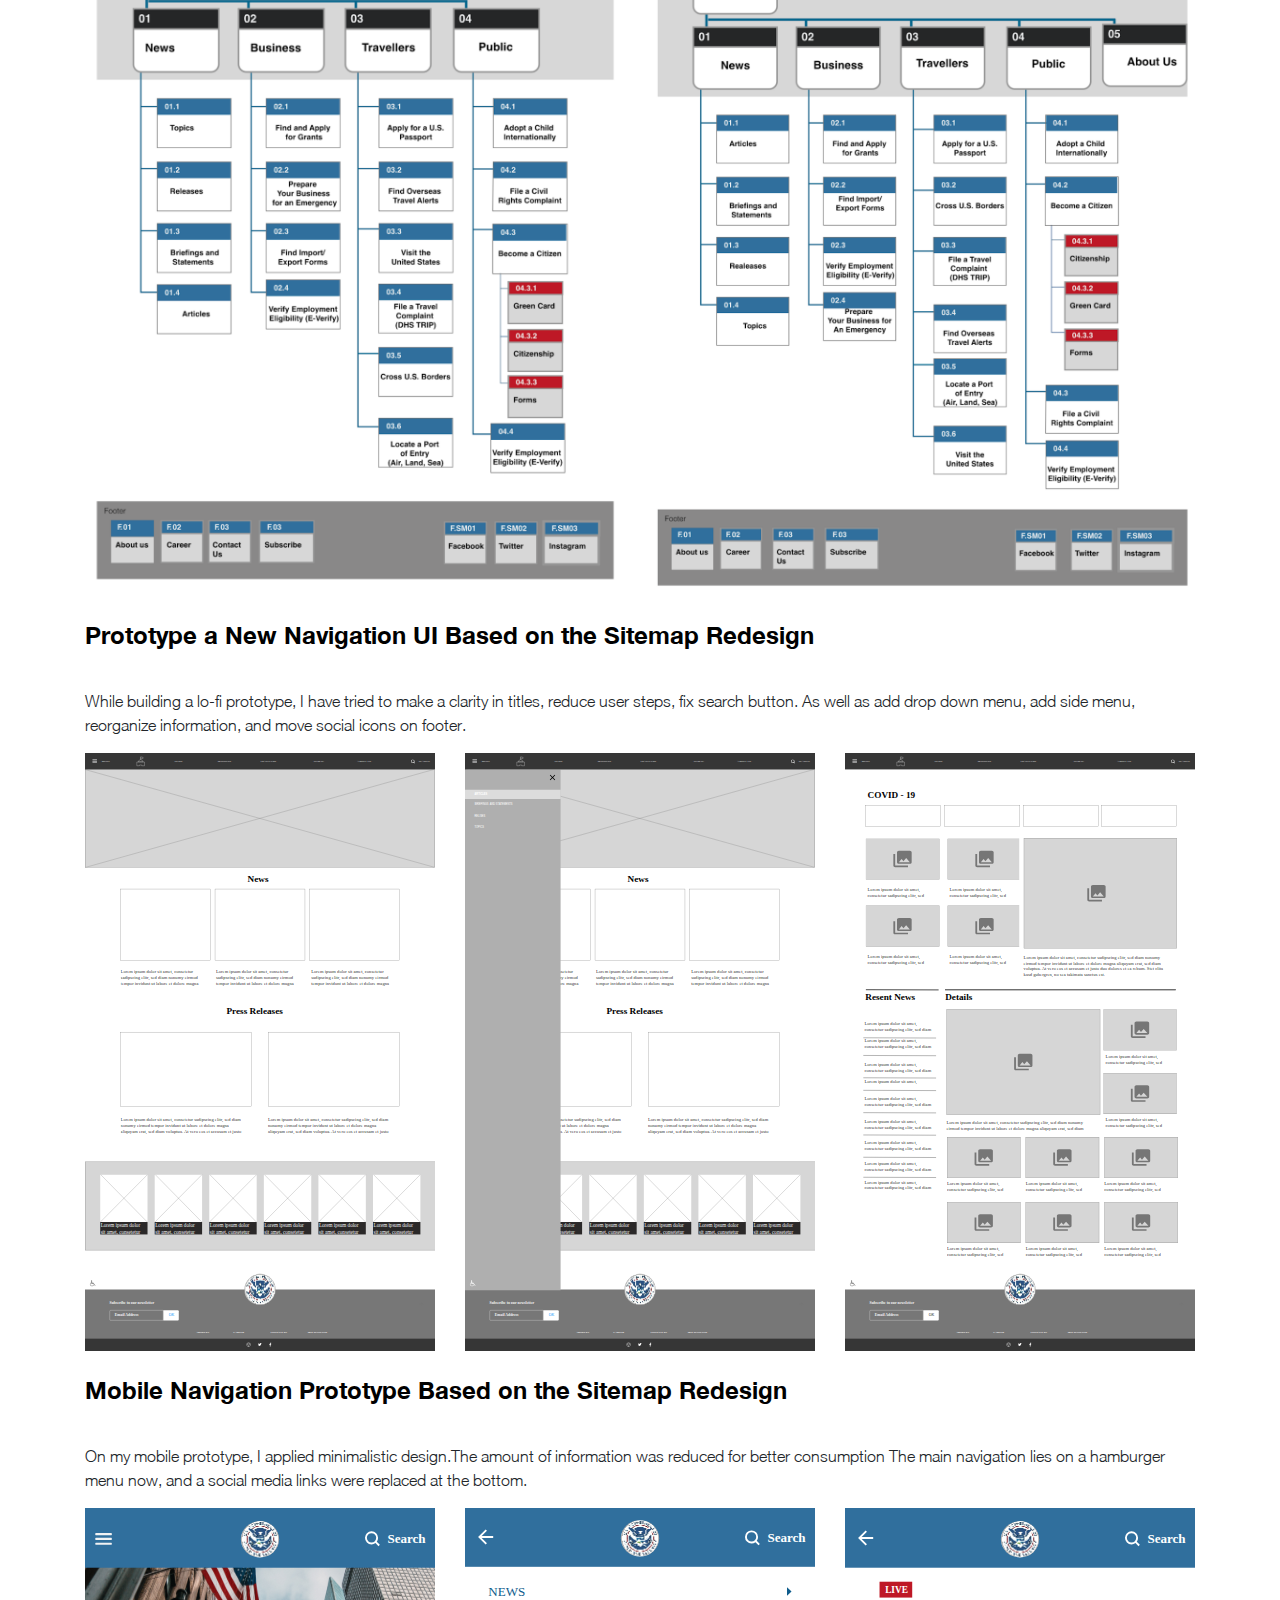
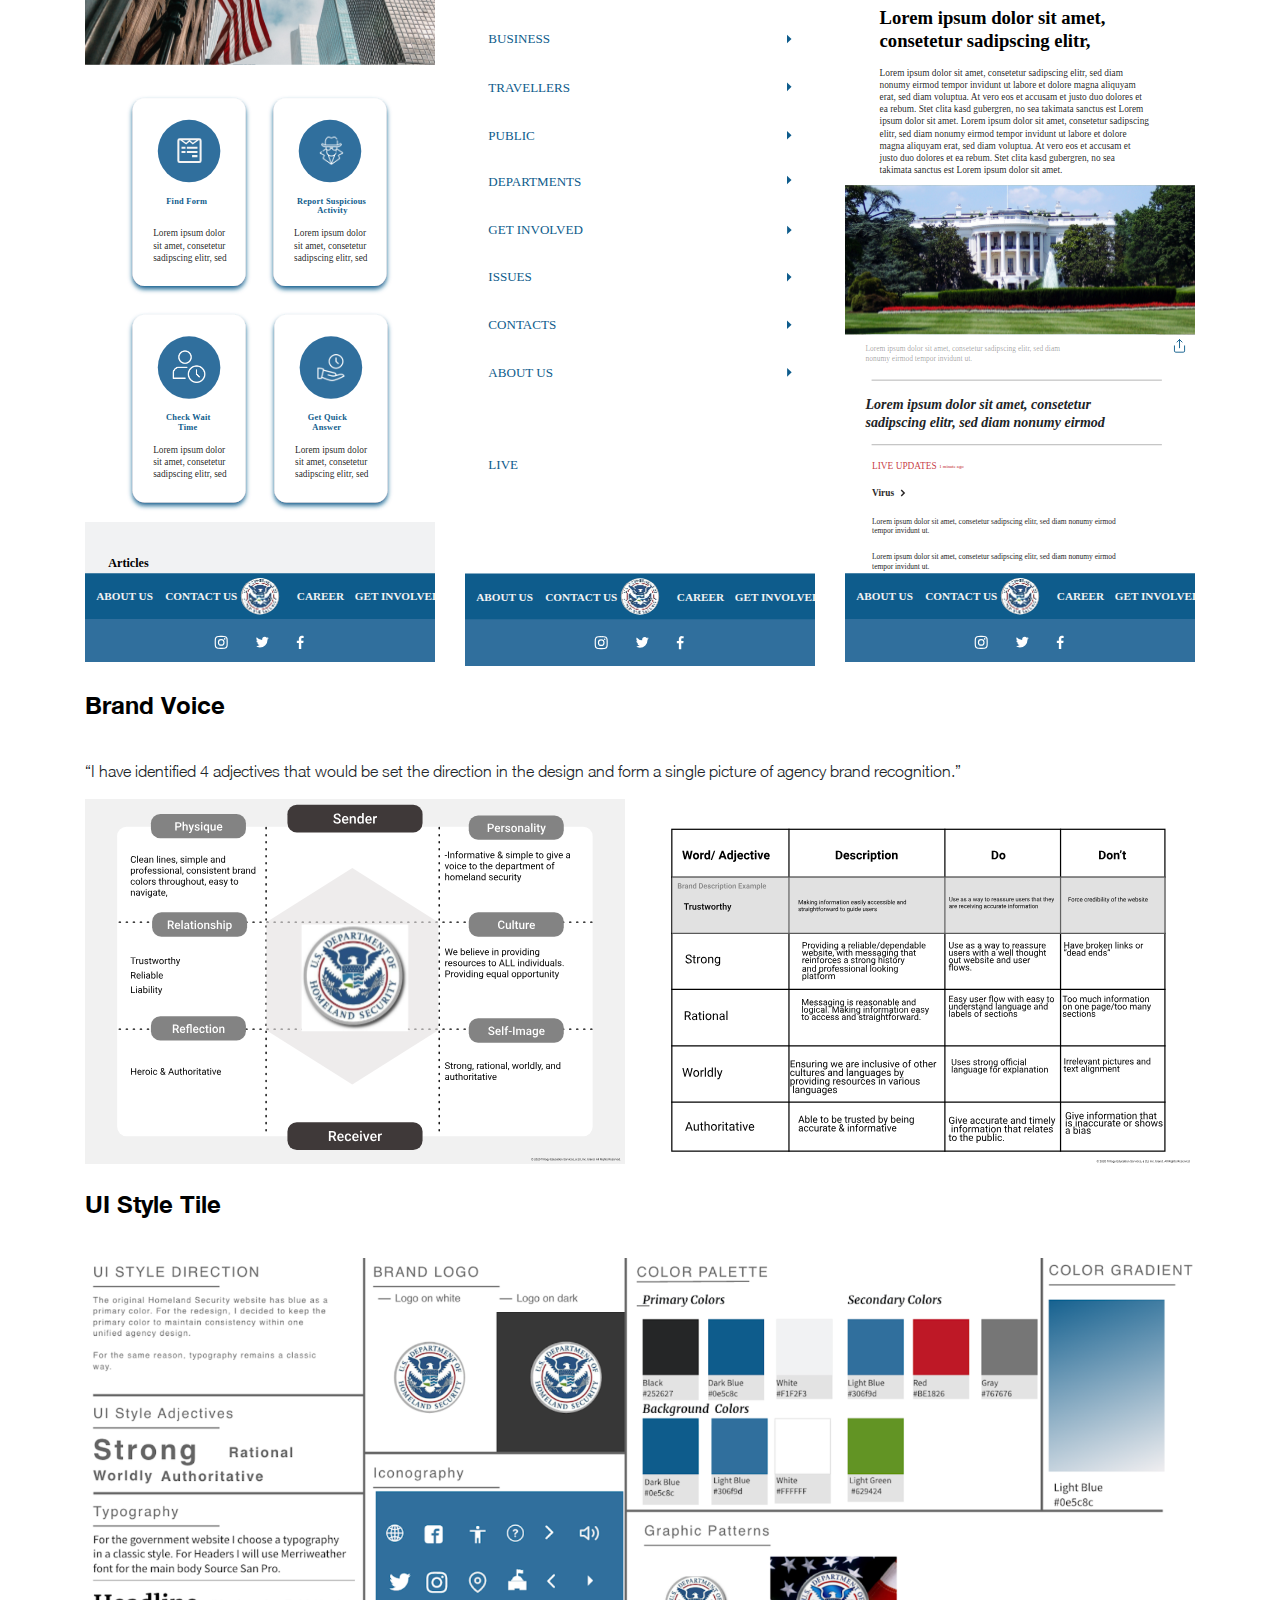
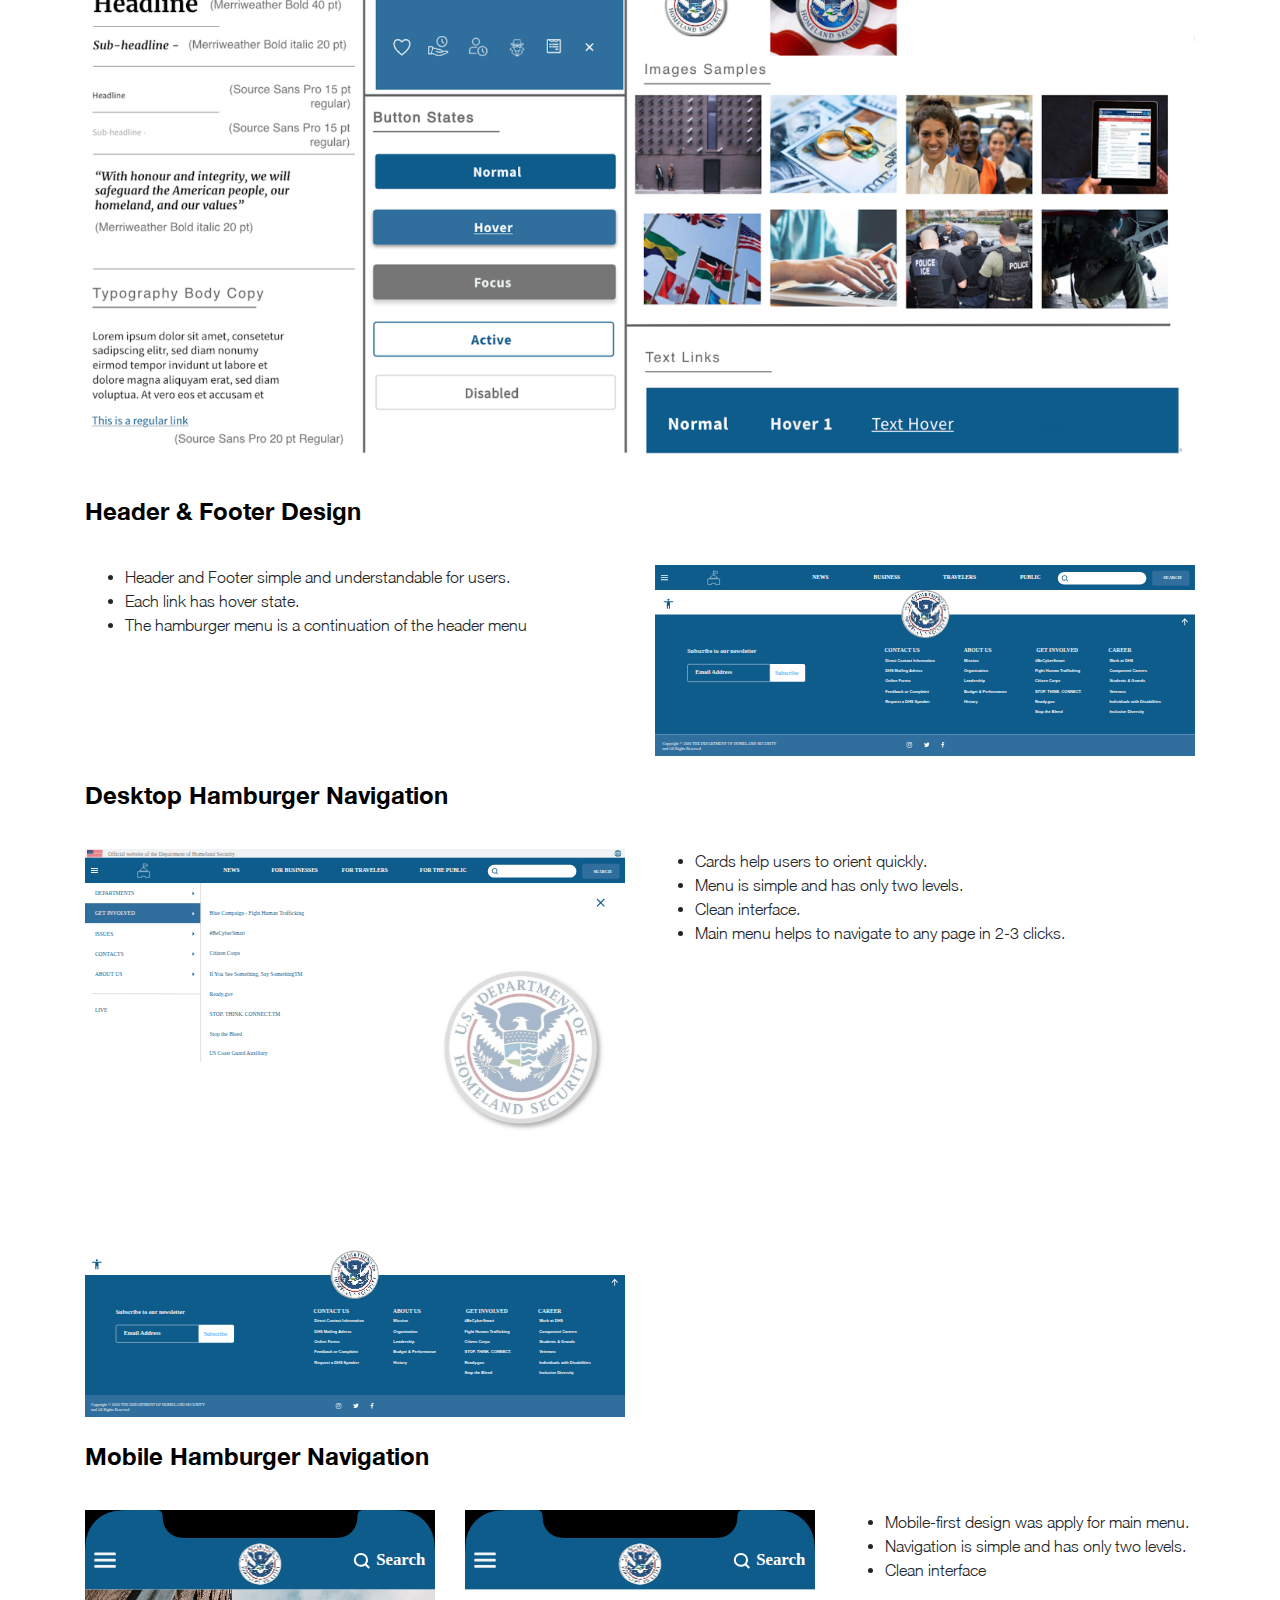
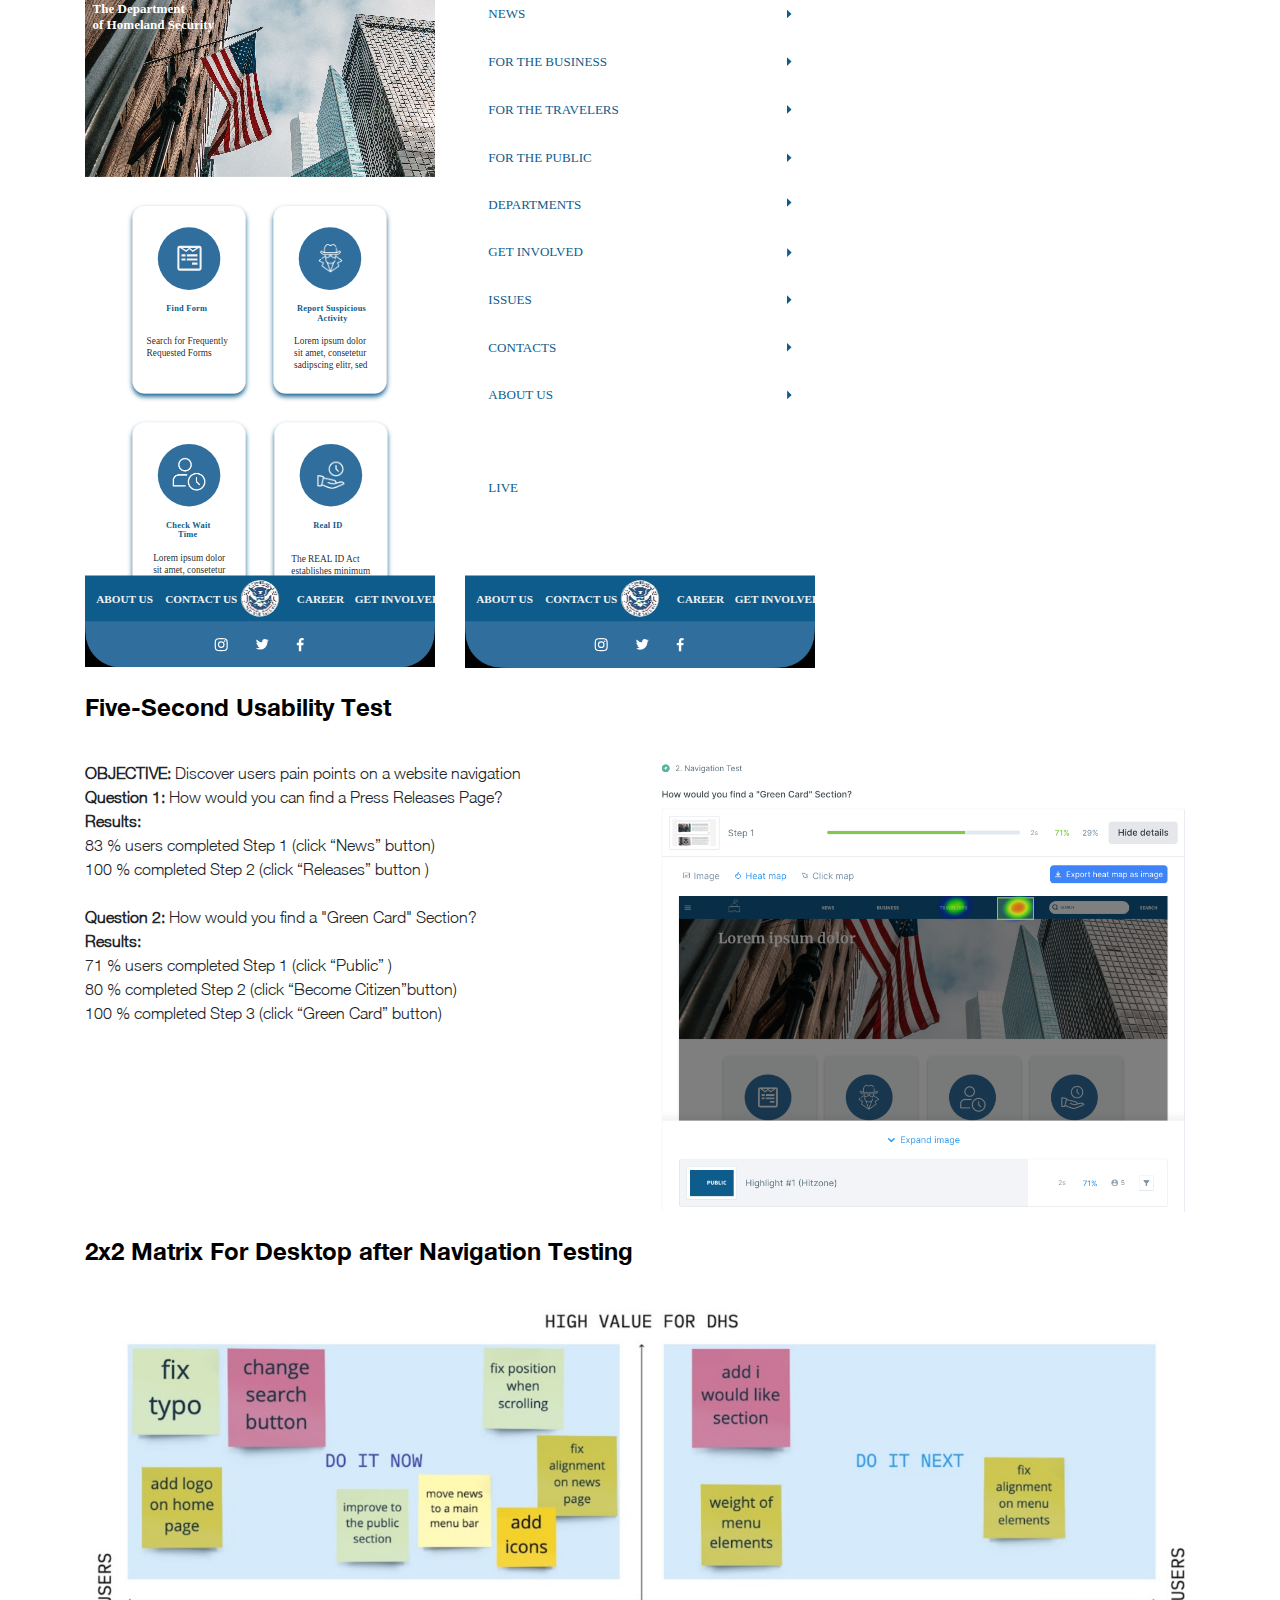
==== commit 041f4111: "updated case study" ====
--- a/homeland-security.html
+++ b/homeland-security.html
@@ -65,23 +65,23 @@
                     The Department of Homeland Security</h4>
                 <h4>Project Overview</h4>
                 <p class="header-text"><b>Problem:</b> An enormous amount of information makes it difficult to use and
-                    navigate around the website. <br> <br>
-
-                    <b>Solution:</b> Redesign the website in a minimalistic and modern way to help users
-                    simplify the information search.<br><br>
-
-
-                    <b>Tools:</b> Miro | Figma | Adobe Illustrator | Adobe Photoshop | Adobe XD | Microsoft
-                    Excel | Google Workspace <br><br>
-
-                    <b>Timeline:</b> 5 weeks - individual project <br><br>
-
-
-                    <b>My Role:</b> As a UI designer, my role is to develop a brand style guide and applied UI elements
-                    in a high-fidelity clickable prototype. <br><br>
-
-
-
+                    navigate around the website.</p>
+
+                <p class="header-text"> <b>Solution:</b> Redesign the website in a minimalistic and modern way to help
+                    users
+                    simplify the information search.</p>
+
+
+                <p class="header-text"> <b>Tools:</b> Miro | Figma | Adobe Illustrator | Adobe Photoshop | Adobe XD |
+                    Microsoft
+                    Excel | Google Workspace </p>
+
+                <p class="header-text"> <b>Timeline:</b> 5 weeks - individual project </p>
+
+
+                <p class="header-text"> <b>My Role:</b> As a UI designer, my role is to develop a brand style guide and
+                    applied UI elements
+                    in a high-fidelity clickable prototype. </p>
                 </p>
             </div>
 
@@ -101,10 +101,10 @@
             <li class="list-inline-item"><a href="#section-1">User Interface Analysis</a></li>
             <li class="list-inline-item"><a href="#section-2">Information Architecture</a></li>
             <li class="list-inline-item"><a href="#section-3">UI design</a></li>
-            <li class="list-inline-item"><a href="#section-4">Responsive Design</a></li>
-            <li class="list-inline-item"><a href="#section-5">Testing</a></li>
+            <li class="list-inline-item"><a href="#section-4">Responsive Design & Testing</a></li>
         </ul>
     </div>
+    <!-- User Interface Analysis -->
 
     <div class="container case-study-section" id="section-1">
         <div class="row">
@@ -152,9 +152,26 @@
         <div class="row">
             <div class="col-lg-12">
                 <h4 class="header4">Website Testing</h4>
-                <img src="images/homeland-security/wt.svg" class="img-fluid mx-auto d-block img-f" alt="...">
-            </div>
-        </div>
+            </div>
+        </div>
+        <div class="row">
+            <div class="col-lg-6">
+                <img src="images/homeland-security/22.png" class="img-fluid mx-auto d-block img-f" alt="...">
+            </div>
+            <div class="col-lg-6">
+                <p><b>OBJECTIVE:</b>Learn more information about obtaining a green card while in America on a L-1 Work
+                    Visa
+                </p>
+                <p><b>TASK 1:</b>Find the “Get a Green Card” section of the website</p>
+                <p><b>TASK 2:</b>Figure out how an "Immigrant Worker" would navigate to and find information on "How to
+                    Apply" and check eligibility requirements for a green card </p>
+                <p><b>Six User Testings gave the next results </b></p>
+                <p><b>33%</b>of users successfully completed the first task</p>
+                <p><b>66%</b>of users partially completed the first task</p>
+                <p><b>100%</b>of users successfully completed the second task</p>
+            </div>
+        </div>
+
 
         <div class="row">
             <div class="col-lg-12">
@@ -171,6 +188,8 @@
             </div>
         </div>
     </div>
+    </div>
+
 
     <!--Information Architecture-->
 
@@ -186,7 +205,21 @@
         <div class="row">
             <div class="col-lg-12">
                 <h4 class="header4">Navigation Testing</h4>
-                <img src="images/homeland-security/nav-testing.svg" class="img-fluid mx-auto d-block img-f" alt="...">
+            </div>
+        </div>
+
+        <div class="row">
+            <div class="col-lg-6">
+                <img src="images/homeland-security/nav-test.jpeg" class="img-fluid mx-auto d-block img-f" alt="...">
+            </div>
+            <div class="col-lg-6">
+                <p><b>OBJECTIVE:</b>Discover users pain points on a website navigation</p>
+                <p><b>Question 1:</b>Do the menu choices guide you as quickly as possible to your expected destination?
+                    Are there too many or too few options? Are they readable?</p>
+                <p><b>Question 2:</b>Does the navigation design (tabs, mega menus, accordions, carousels, etc.) help you
+                    to find and discover what you need?</p>
+                <p><b>Question 3:</b>Are there too many paths to get to a specific part of the website? Do you confuse,
+                    not knowing where to start?</p>
             </div>
         </div>
 
@@ -229,10 +262,13 @@
                 <img src="images/homeland-security/Site-map2.png" class="img-fluid mx-auto d-block img-f" alt="...">
             </div>
         </div>
-
         <div class="row">
             <div class="col-lg-12">
                 <h4 class="header4">Prototype a New Navigation UI Based on the Sitemap Redesign</h4>
+            </div>
+        </div>
+        <div class="row">
+            <div class="col-lg-12">
                 <p>While building a lo-fi prototype, I have tried to make a clarity in titles, reduce user steps, fix
                     search
                     button. As well as
@@ -255,10 +291,13 @@
                 <img src="images/homeland-security/4.svg" class="img-fluid mx-auto d-block img-f" alt="...">
             </div>
         </div>
-
         <div class="row">
             <div class="col-lg-12">
                 <h4 class="header4">Mobile Navigation Prototype Based on the Sitemap Redesign</h4>
+            </div>
+        </div>
+        <div class="row">
+            <div class="col-lg-12">
                 <p>On my mobile prototype, I applied minimalistic design.The amount of information was reduced for
                     better
                     consumption
@@ -301,7 +340,7 @@
         </div>
     </div>
 
-    <!--Prototyping-->
+    <!--UI style-->
     <div class="container case-study-section" id="section-3">
         <div class="row">
             <div class="col-lg-12">
@@ -309,19 +348,300 @@
                 <img src="images/homeland-security/ui-style-g.png" class="img-fluid mx-auto d-block img-f" alt="...">
             </div>
         </div>
+        <div class="row">
+            <div class="col-lg-12">
+                <h4 class="header4">Header & Footer Design</h4>
+            </div>
+        </div>
+
+        <div class="row">
+            <div class="col-lg-6">
+                <ul>
+                    <li>Header and Footer simple and understandable for users.</li>
+                    <li>Each link has hover state.</li>
+                    <li>The hamburger menu is a continuation of the header menu</li>
+                </ul>
+            </div>
+            <div class="col-lg-6">
+                <img src="images/homeland-security/header.svg" class="img-fluid mx-auto d-block img-f" alt="...">
+                <img src="images/homeland-security/footer.svg" class="img-fluid mx-auto d-block img-f" alt="...">
+            </div>
+        </div>
+        <div class="row">
+            <div class="col-lg-12">
+                <h4 class="header4">Desktop Hamburger Navigation</h4>
+            </div>
+        </div>
+
+
+        <div class="row">
+            <div class="col-lg-6">
+                <img src="images/homeland-security/nav1.svg" class="img-fluid mx-auto d-block img-f" alt="...">
+            </div>
+            <div class="col-lg-6">
+                <ul>
+                    <li>Cards help users to orient quickly.</li>
+                    <li>Menu is simple and has only two levels.</li>
+                    <li>Clean interface.</li>
+                    <li>Main menu helps to navigate to any page in 2-3 clicks.</li>
+                </ul>
+            </div>
+        </div>
+
+        <div class="row">
+            <div class="col-lg-4">
+                <h4 class="header4">Mobile Hamburger Navigation</h4>
+            </div>
+        </div>
+        <div class="row">
+            <div class="col-lg-4">
+                <img src="images/homeland-security/home-p-mob.svg" class="img-fluid mx-auto d-block img-f" alt="...">
+            </div>
+            <div class="col-lg-4">
+                <img src="images/homeland-security/mob-nav1.svg" class="img-fluid mx-auto d-block img-f" alt="...">
+            </div>
+            <div class="col-lg-4">
+                <ul>
+                    <li>Mobile-first design was apply for main menu.</li>
+                    <li>Navigation is simple and has only two levels.</li>
+                    <li>Clean interface</li>
+                </ul>
+            </div>
+        </div>
+
+        <div class="row">
+            <div class="col-lg-4">
+                <h4 class="header4">Five-Second Usability Test</h4>
+            </div>
+        </div>
+
+        <div class="row">
+            <div class="col-lg-6">
+                <p>
+                    <b>OBJECTIVE:</b> Discover users pain points on a website navigation <br>
+
+                    <b>Question 1:</b> How would you can find a Press Releases Page?<br>
+
+                    <b>Results:</b> <br>
+                    83 % users completed Step 1 (click “News” button) <br>
+                    100 % completed Step 2 (click “Releases” button )<br><br>
+
+                    <b>Question 2:</b> How would you find a "Green Card" Section?<br>
+
+                    <b>Results: </b><br>
+                    71 % users completed Step 1 (click “Public” ) <br>
+                    80 % completed Step 2 (click “Become Citizen”button)<br>
+                    100 % completed Step 3 (click “Green Card” button)</p>
+            </div>
+            <div class="col-lg-6">
+                <img src="images/homeland-security/5min-test.png" class="img-fluid mx-auto d-block img-f" alt="...">
+            </div>
+        </div>
+
+        <div class="row">
+            <div class="col-lg-12">
+                <h4 class="header4">2x2 Matrix For Desktop after Navigation Testing</h4>
+                <img src="images/homeland-security/2x2-after-nav-test.png" class="img-fluid mx-auto d-block img-f"
+                    alt="...">
+            </div>
+        </div>
+        <div class="row">
+            <div class="col-lg-12">
+                <h4 class="header4">Prototype Iterations</h4>
+            </div>
+        </div>
+
+        <div class="row">
+            <div class="col-lg-6">
+                <ul>
+                    <li> Logo and the agency name were added</li>
+                    <li> Search button was changed </li>
+                    <li> Added Fix position when scrolling</li>
+                    <li> Fixed alignment and typos</li>
+                </ul>
+            </div>
+            <div class="col-lg-6">
+                <img src="images/homeland-security/iteration.png" class="img-fluid mx-auto d-block img-f" alt="...">
+            </div>
+        </div>
     </div>
 
-
-    <script src="https://code.jquery.com/jquery-3.3.1.slim.min.js"
-        integrity="sha384-q8i/X+965DzO0rT7abK41JStQIAqVgRVzpbzo5smXKp4YfRvH+8abtTE1Pi6jizo"
-        crossorigin="anonymous"></script>
-    <script src="https://cdnjs.cloudflare.com/ajax/libs/popper.js/1.14.7/umd/popper.min.js"
-        integrity="sha384-UO2eT0CpHqdSJQ6hJty5KVphtPhzWj9WO1clHTMGa3JDZwrnQq4sF86dIHNDz0W1"
-        crossorigin="anonymous"></script>
-    <script src="https://stackpath.bootstrapcdn.com/bootstrap/4.3.1/js/bootstrap.min.js"
-        integrity="sha384-JjSmVgyd0p3pXB1rRibZUAYoIIy6OrQ6VrjIEaFf/nJGzIxFDsf4x0xIM+B07jRM"
-        crossorigin="anonymous"></script>
-    <script src="js/case-study.js" type="text/javascript"></script>
+    <!--Responsive Design-->
+    <div class="container case-study-section" id="section-4">
+        <div class="row">
+            <div class="col-lg-12">
+                <h4 class="header4"> Style Guide Tile</h4>
+            </div>
+        </div>
+
+        <div class="row">
+            <div class="col-lg-6">
+                <img src="images/homeland-security/styleguide – 1.svg" class="img-fluid mx-auto d-block img-f"
+                    alt="...">
+
+            </div>
+            <div class="col-lg-6">
+                <p><b>Color:</b>
+                    As a primary colors I decided to use Dark Blue #0E5C8C, Light Blue #306F9D and a White
+                    Blue#F1F2F3.
+                    Secondary colors are Red #BE1826 and Green #629424. Also white, black and couple shades of grey
+                    color were added to design pallet.</p>
+
+                <p><b>Typography:</b>
+                    Remains classic because a government agency website should give the impression of being formal,
+                    authoritative, and reliable. Therefore, I chose the font Merriweather 40 pt for Header 1, the
+                    Meriweather Bold Italic 20pt font for Header2. In my opinion, this will help to highlight the
+                    essential points in the text and make it stand out. For the body text, I decided to use the
+                    Source Sans Pro 20 pt font. There are no serifs in the font, so it will help users quickly and
+                    easily read and digest a massive amount of information on a website.</p>
+
+                <p><b>Iconography:</b>
+                    Iconography is a standard set of symbols that will help guide users in the right direction and
+                    help
+                    them take the desired action.</p>
+
+                <p><b>Controls:</b>
+                    For the user’s control, I developed four different button states which indicate possible users’
+                    interactions. Among them, Normal, Active, Hover, and Disabled. I also did tabs with active and
+                    inactive states, checkboxes, toggles, progress bars, alerts, forms, and dropdown menus. By using
+                    controls, users will interact with the system faster and productive.
+                </p>
+            </div>
+        </div>
+        <div class="row">
+            <div class="col-lg-12">
+                <h4 class="header4">High Fidelity Desktop, Tablet and Mobile Prototype</h4>
+                <img src="images/homeland-security/image1 6.png" class="img-fluid mx-auto d-block img-f">
+            </div>
+        </div>
+
+        <div class="row">
+            <div class="col-lg-12">
+                <span style="margin-left: 16em;">
+                    <a href="https://xd.adobe.com/view/ed81a0b4-b014-4e1a-b53a-cebf77330491-b8d2/">Link
+                        to_Desktop_Prototype</a> &#160;
+                    <a href="https://xd.adobe.com/view/4dd17aac-7434-46ff-bfba-444584acf88d-1882/">Link
+                        to_Tablet_Prototype</a> &#160;
+                    <a href="https://xd.adobe.com/view/d8af4a73-6ed3-4109-abd4-98b4ae0ed910-8dfc/">Link
+                        to_Mobile_Prototype</a>
+                </span>
+            </div>
+        </div>
+        <div class="row">
+            <div class="col-lg-12">
+                <h4 class="header4">Mobile and Desktop Homepage prototype and navigation testing</h4>
+            </div>
+        </div>
+        <div class="row">
+            <div class="col-lg-6">
+                <p><b>OBJECTIVE: </b>Discover users roadblocks on a website navigation.</p>
+                <p><b>Question 1: </b>Navigate to Immigration Forms.
+                    Results: 100 % task completion</p>
+                <p><b>Question 2: </b>Find the most recent Press Releases.
+                    Results: 100 % task completion</p>
+                <p><b>Question 3: </b>Navigate to the Get Involved section
+                    Results: 100 % task completion
+                </p>
+                <p><b>Question 4: </b>Find a Green Card section
+                    Results: 100 % task completion
+                </p>
+            </div>
+            <div class="col-lg-6">
+                <img src="images/homeland-security/usab-test-temp.png" class="img-fluid mx-auto d-block img-f">
+            </div>
+        </div>
+
+        <div class="row">
+            <div class="col-lg-12">
+                <h4 class="header4">2x2 Matrix after Testing</h4>
+                <img src="images/homeland-security/2x2-2.png" class="img-fluid mx-auto d-block img-f">
+            </div>
+        </div>
+
+        <div class="row">
+            <div class="col-lg-12">
+                <h4 class="header4">Desktop Prototype Iterations</h4>
+            </div>
+        </div>
+
+        <div class="row">
+            <div class="col-lg-3">
+                <ul>
+                    <li>The search button has been redesigned.</li>
+                    <li>The logo was added on a home page.</li>
+                    <li>Alignment and typos were fixed.</li>
+                    <li>Find Forms section was added for task completion on a prototype.</li>
+                    <li>Privacy and policy links were added on a footer.</li>
+                </ul>
+            </div>
+            <div class="col-lg-3">
+                <img src="images/homeland-security/Desktop_Home Page.svg" class="img-fluid mx-auto d-block img-f">
+            </div>
+            <div class="col-lg-3">
+                <img src="images/homeland-security/Desktop_Topics.svg" class="img-fluid mx-auto d-block img-f">
+            </div>
+            <div class="col-lg-3">
+                <img src="images/homeland-security/Desktop_Forms – expand all sections.svg"
+                    class="img-fluid mx-auto d-block img-f">
+            </div>
+        </div>
+
+        <div class="row">
+            <div class="col-lg-12">
+                <h4 class="header4">Mobile Prototype Iterations</h4>
+            </div>
+
+            <div class="row">
+                <div class="col-lg-4">
+                    <ul>
+                        <li>Home button (Logo) has been resized</li>
+                        <li>For the Public section has been improved</li>
+                        <li>Find a Form section was added</li>
+                        <li>Icons was added to the Get Involved section on the home page. And it has a carousel now.
+                        </li>
+                        <li>Broken links were fixed.</li>
+                    </ul>
+                </div>
+                <div class="col-lg-4">
+                    <img src="images/homeland-security/M_Find Form.svg" class="img-fluid mx-auto d-block img-f">
+                </div>
+                <div class="col-lg-4">
+                    <img src="images/homeland-security/M_Releases – 1.svg" class="img-fluid mx-auto d-block img-f">
+                </div>
+            </div>
+
+
+
+            <div class="row">
+                <div class="col-lg-12">
+                    <h4 class="header4">Final Thoughts</h4>
+                    <p>I started with a <b>Mobile-First Design</b> and realized that it is much easier to expand
+                        elements than collapse them.<br>
+
+                    <p>The most challenging during the project was to maintain <b>UI Style Consistency</b>. However, I
+                        learned some techniques how to be more focused and organized during applying the UI design and
+                        felt satisfied. </p>
+
+                    <p><b>Information Architecture</b> was my favourite part of the project, but I understand that this
+                        skill needs time and experience. The I need to work more on alignment and spacing.</p>
+
+                    <p><b>Next Steps:</b> Definitely, I will move forward with more iterations and will try to apply
+                        microinteractions to create pleasant user interface. </p>
+                </div>
+
+            </div>
+
+
+            <script src="https://code.jquery.com/jquery-3.3.1.slim.min.js"
+                integrity="sha384-q8i/X+965DzO0rT7abK41JStQIAqVgRVzpbzo5smXKp4YfRvH+8abtTE1Pi6jizo"
+                crossorigin="anonymous"></script>
+            <script src="https://cdnjs.cloudflare.com/ajax/libs/popper.js/1.14.7/umd/popper.min.js"
+                integrity="sha384-UO2eT0CpHqdSJQ6hJty5KVphtPhzWj9WO1clHTMGa3JDZwrnQq4sF86dIHNDz0W1"
+                crossorigin="anonymous"></script>
+            <script src="https://stackpath.bootstrapcdn.com/bootstrap/4.3.1/js/bootstrap.min.js"
+                integrity="sha384-JjSmVgyd0p3pXB1rRibZUAYoIIy6OrQ6VrjIEaFf/nJGzIxFDsf4x0xIM+B07jRM"
+                crossorigin="anonymous"></script>
+            <script src="js/case-study.js" type="text/javascript"></script>
 </body>
 
 </html>--- a/css/case-study.css
+++ b/css/case-study.css
@@ -11,7 +11,7 @@
     url("../fonts/Helvetica Neu Bold.ttf") format("truetype");
 }
 @font-face {
-  font-family: "HelveticaNeue Light";
+  font-family: "Helvetica Neue";
   font-weight: normal;
   src: local("HelveticaNeue Light"),
     url("../fonts/HelveticaNeue Light.ttf") format("truetype");
@@ -76,7 +76,7 @@
 }
 
 h4 {
-  font: 18pt "Helvetica Neue" !important;
+  font: 18pt "Helvetica Neu Bold" !important;
   font-weight: bold;
   margin-left: 30px;
 }
--- a/css/homeland-security.css
+++ b/css/homeland-security.css
@@ -1,8 +1,7 @@
 .homeland-security{
-    background-image: url(../images/homeland-security/capitol.png);
-    color: black;
+    background-image: url(../images/homeland-security/hsb.png);
+    color:black
     background-position: center;
-    
   }
 
   .homeland-security img{
--- a/css/nav.css
+++ b/css/nav.css
@@ -1,10 +1,3 @@
-@font-face {
-  font-family: "Pumpkin Story";
-  src: /*url('myfont.woff2') format('woff2'),
-         url('myfont.woff') format('woff'),*/ url("../fonts/Pumpkin Story.ttf")
-    format("truetype");
-}
-
 @font-face {
   font-family: "Optima";
   font-style: normal;
